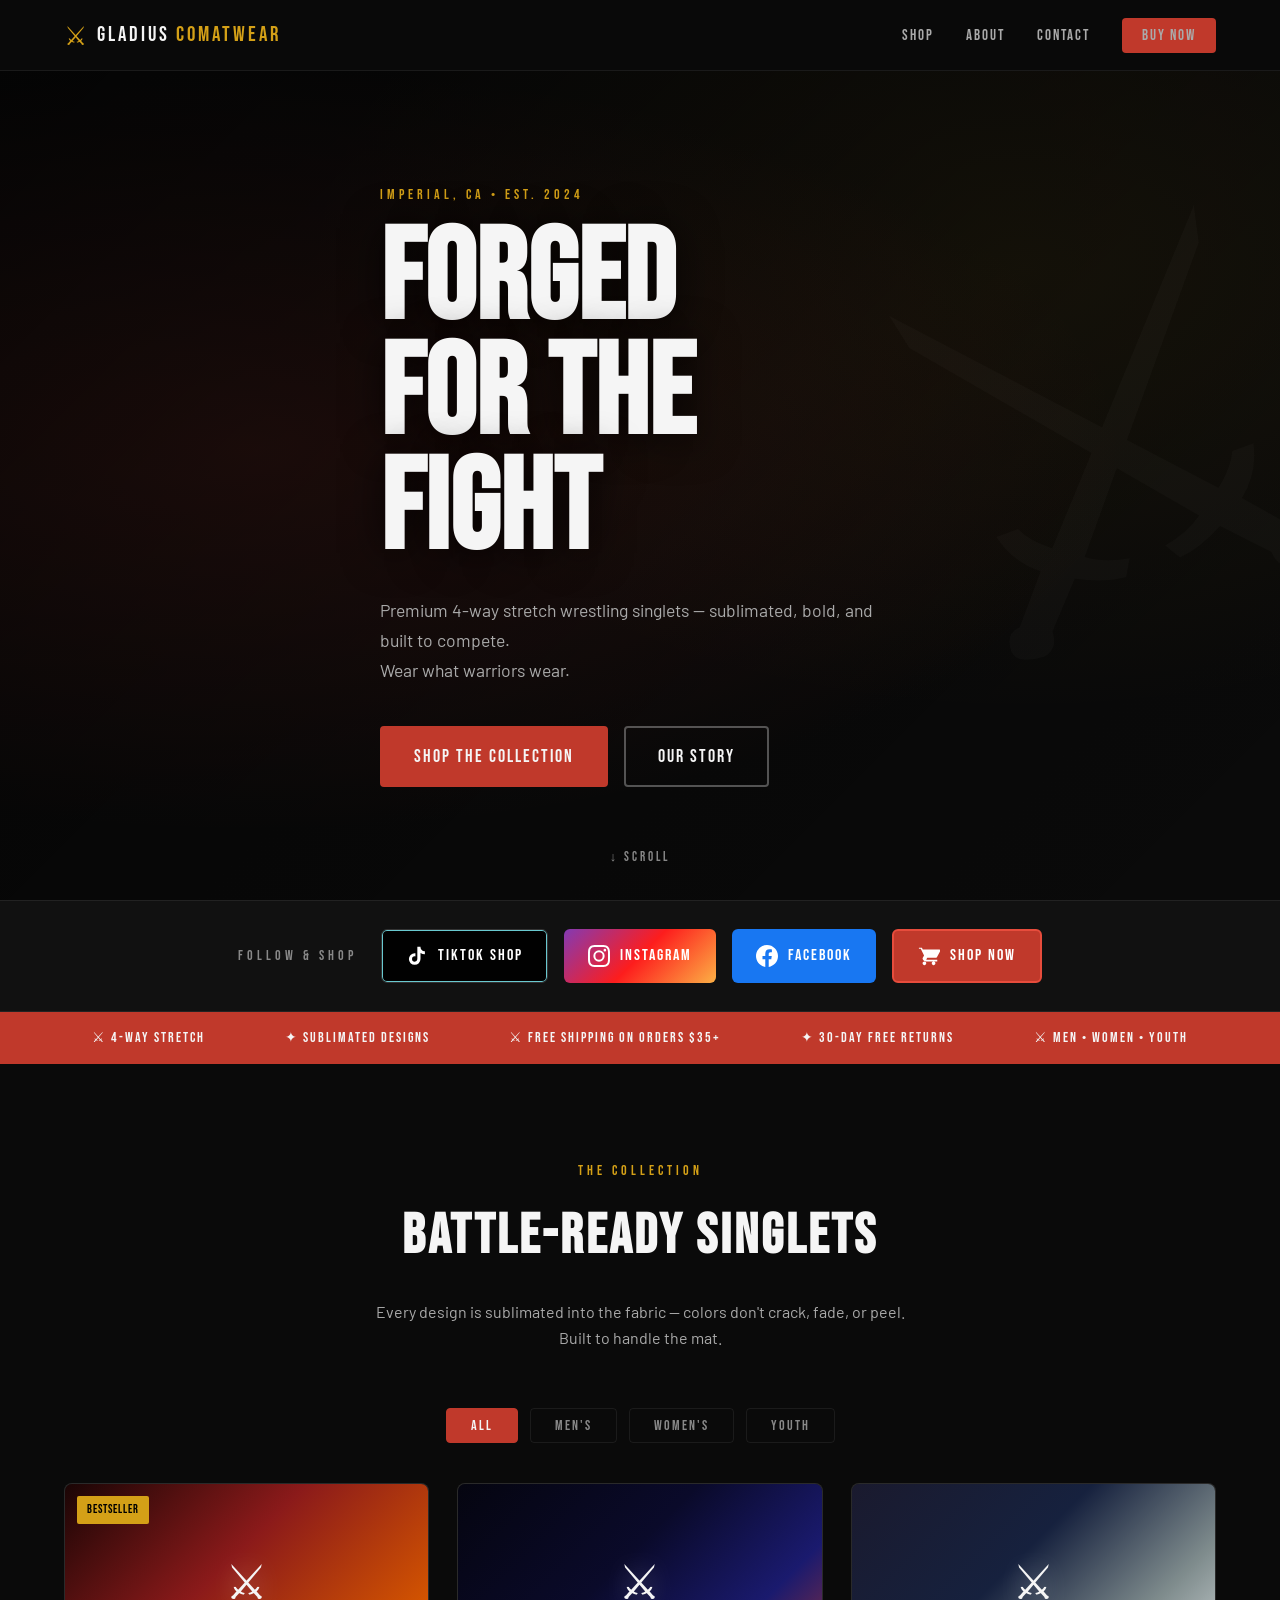
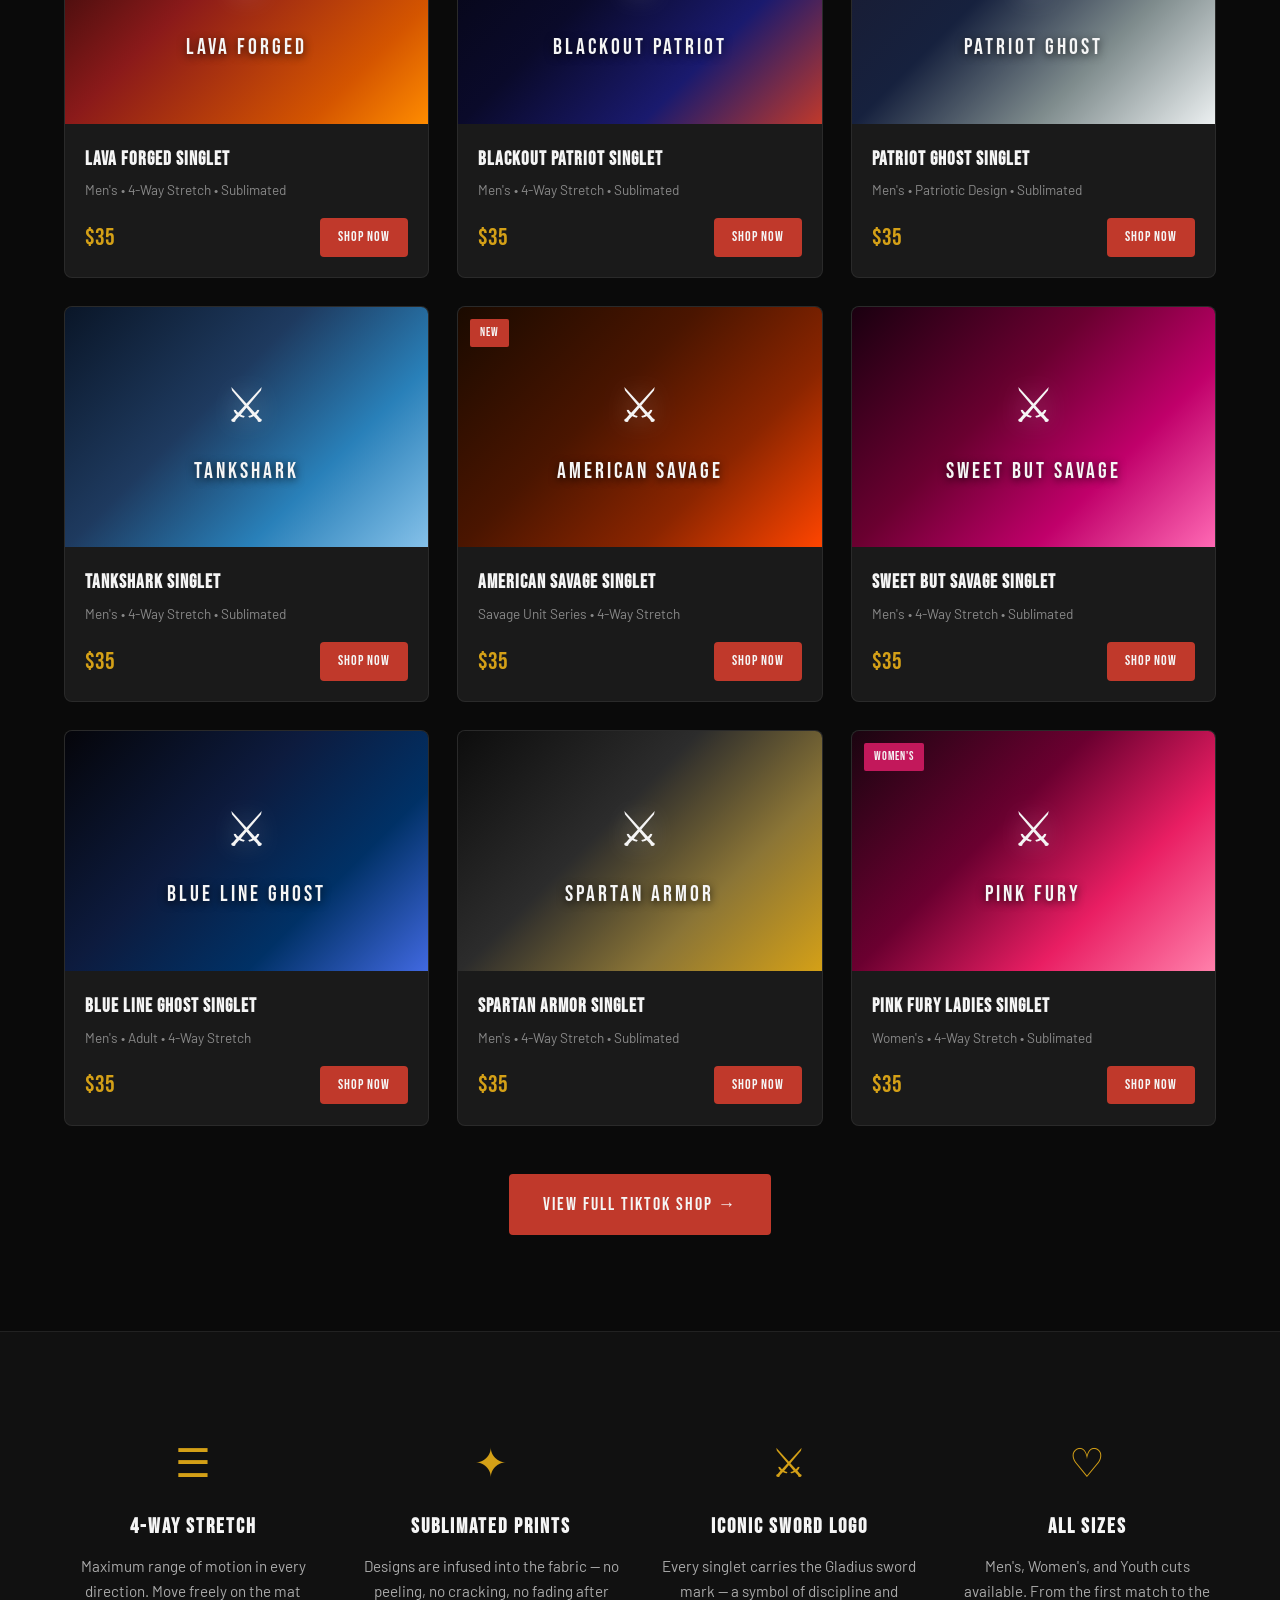
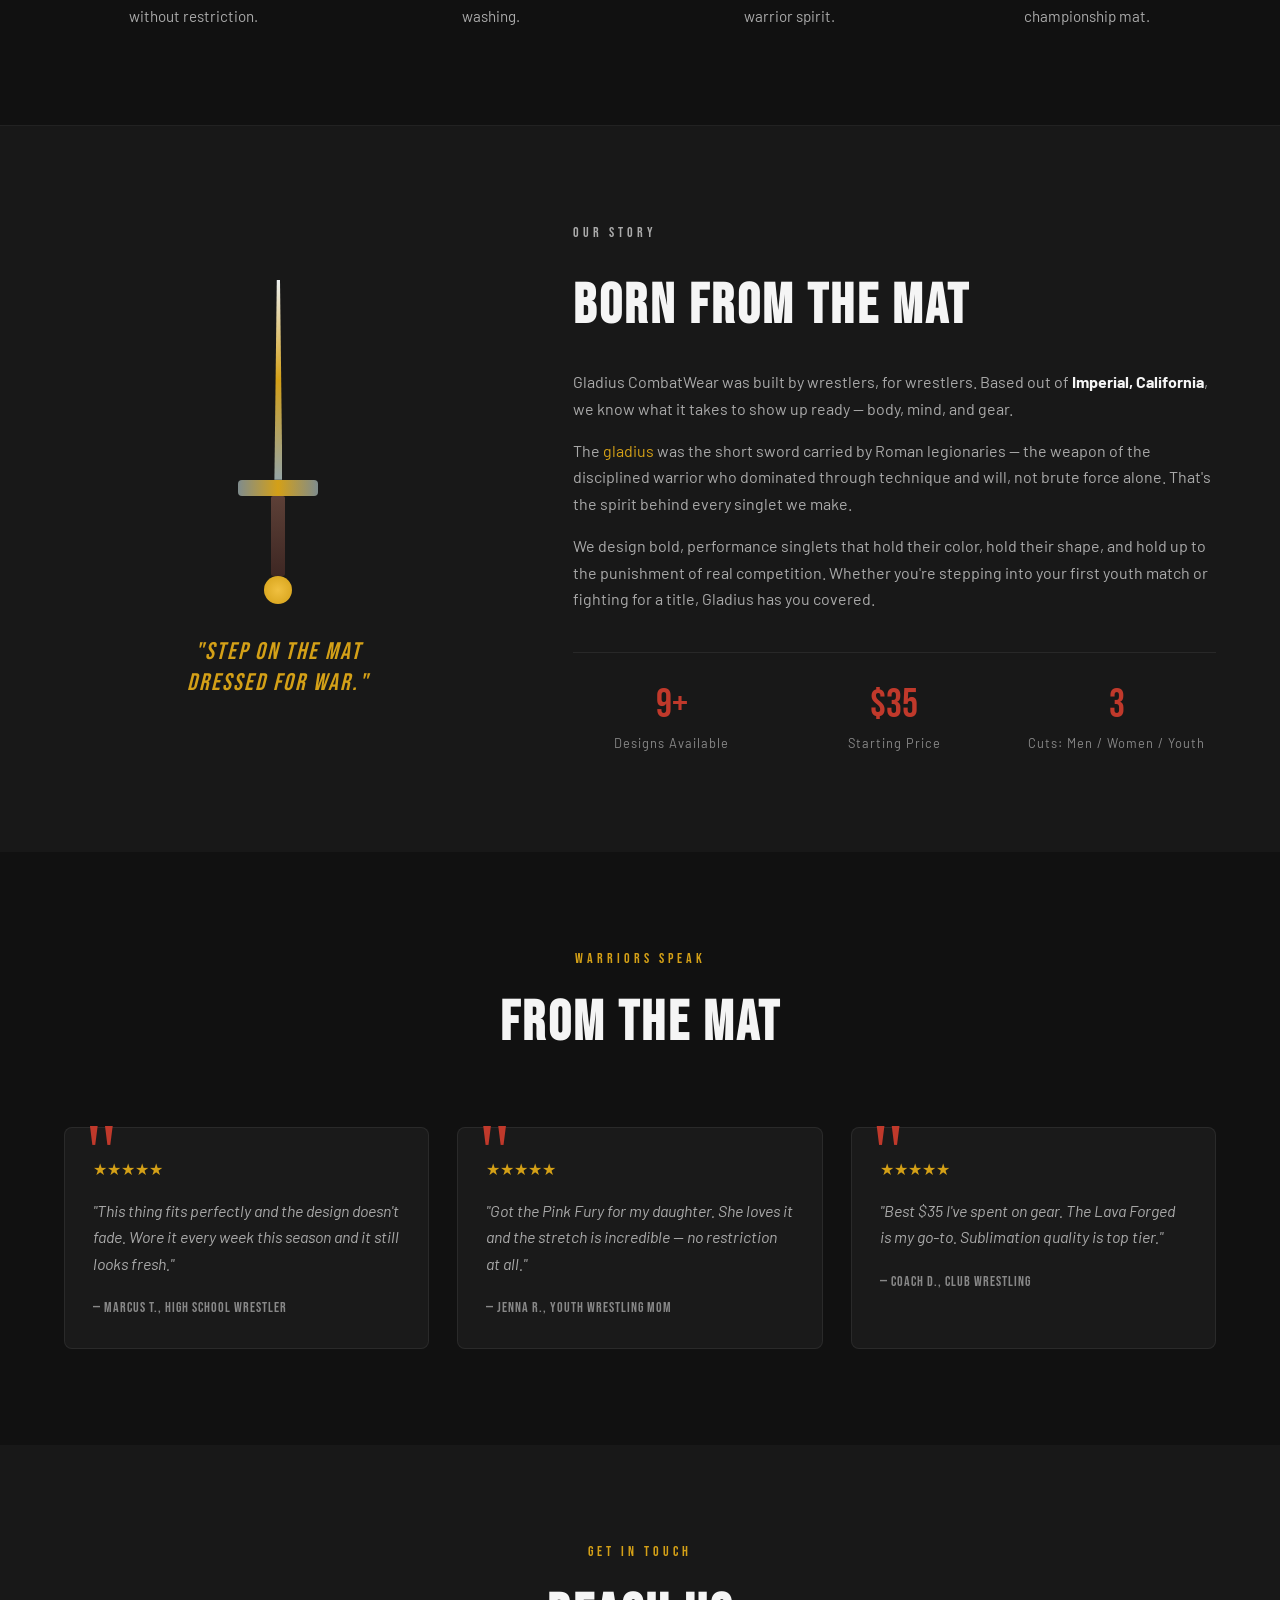
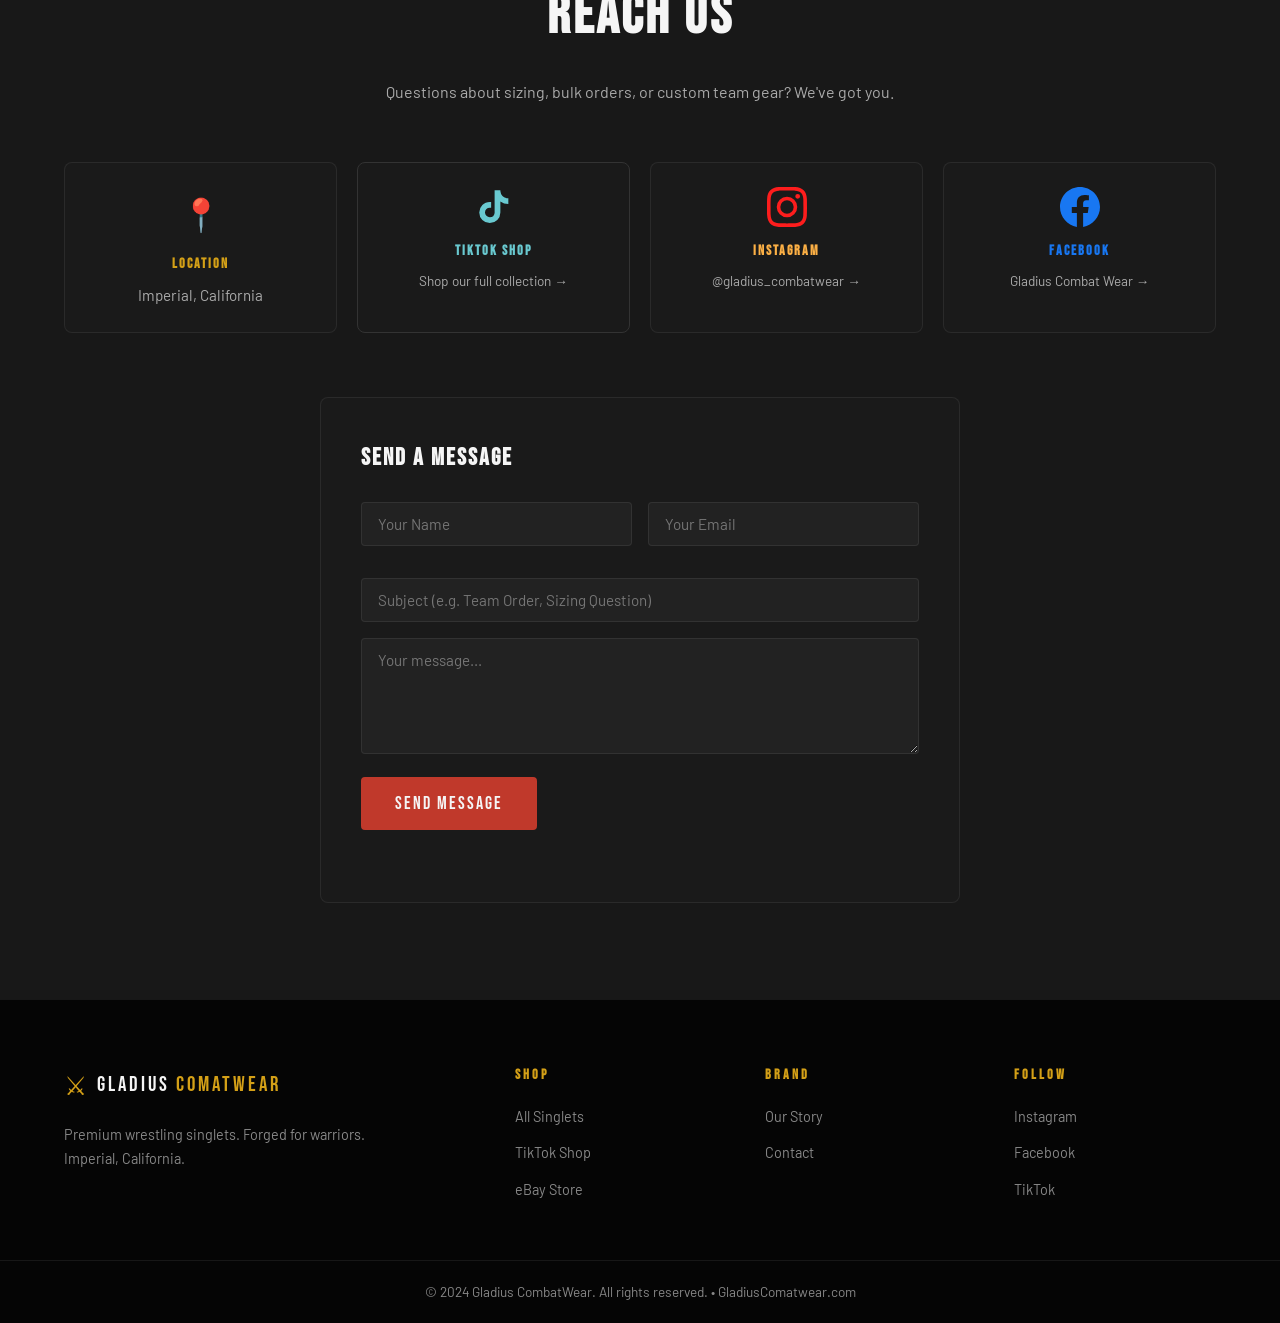
==== index.html @ bb359845 "Preview: Gladius CombatWear website https://claude.ai/code/session_01SYt65vvvSKA5iRmKFYkzaU" ====
<!DOCTYPE html>
<html lang="en">
<head>
  <meta charset="UTF-8" />
  <meta name="viewport" content="width=device-width, initial-scale=1.0" />
  <title>Gladius CombatWear – Forged for the Fight</title>
  <meta name="description" content="Gladius CombatWear – Premium wrestling singlets built for warriors. 4-way stretch, sublimated designs, made to compete. Shop now on TikTok." />
  <meta property="og:title" content="Gladius CombatWear – Forged for the Fight" />
  <meta property="og:description" content="Premium wrestling singlets with bold sublimated designs. 4-way stretch. Built for warriors." />
  <meta property="og:type" content="website" />
  <meta property="og:url" content="https://gladiuscomatwear.com" />
  <link rel="preconnect" href="https://fonts.googleapis.com" />
  <link rel="preconnect" href="https://fonts.gstatic.com" crossorigin />
  <link href="https://fonts.googleapis.com/css2?family=Bebas+Neue&family=Barlow:ital,wght@0,400;0,600;0,700;1,400&display=swap" rel="stylesheet" />
  <link rel="stylesheet" href="styles.css" />
</head>
<body>

  <!-- NAV -->
  <header class="site-header">
    <nav class="nav container">
      <a href="#" class="logo">
        <span class="logo-icon">&#9876;</span>
        <span class="logo-text">GLADIUS <span class="logo-sub">COMATWEAR</span></span>
      </a>
      <ul class="nav-links">
        <li><a href="#products">Shop</a></li>
        <li><a href="#about">About</a></li>
        <li><a href="#contact">Contact</a></li>
        <li><a href="https://shop.tiktok.com/view/shop?seller_id=7388779989095596078" target="_blank" rel="noopener" class="btn-nav">Buy Now</a></li>
      </ul>
      <button class="hamburger" id="hamburger" aria-label="Toggle menu">&#9776;</button>
    </nav>
    <div class="mobile-menu" id="mobileMenu">
      <a href="#products">Shop</a>
      <a href="#about">About</a>
      <a href="#contact">Contact</a>
      <a href="https://shop.tiktok.com/view/shop?seller_id=7388779989095596078" target="_blank" rel="noopener" class="btn-mobile-cta">Buy Now</a>
    </div>
  </header>

  <!-- HERO -->
  <section class="hero" id="home">
    <div class="hero-bg-overlay"></div>
    <div class="hero-content container">
      <p class="hero-eyebrow">Imperial, CA &bull; Est. 2024</p>
      <h1 class="hero-title">FORGED<br>FOR THE<br>FIGHT</h1>
      <p class="hero-sub">Premium 4-way stretch wrestling singlets — sublimated, bold, and built to compete.<br>Wear what warriors wear.</p>
      <div class="hero-actions">
        <a href="#products" class="btn btn-primary">Shop the Collection</a>
        <a href="#about" class="btn btn-ghost">Our Story</a>
      </div>
    </div>
    <div class="hero-scroll-hint">&#8595; Scroll</div>
  </section>

  <!-- SOCIAL BAR -->
  <div class="social-bar">
    <div class="container social-bar-inner">
      <p class="social-bar-label">Follow &amp; Shop</p>
      <div class="social-links">

        <a href="https://www.tiktok.com/@gladius_combatwear" target="_blank" rel="noopener" class="social-btn tiktok">
          <svg class="social-icon" viewBox="0 0 24 24" fill="currentColor" xmlns="http://www.w3.org/2000/svg" aria-hidden="true">
            <path d="M19.59 6.69a4.83 4.83 0 0 1-3.77-4.25V2h-3.45v13.67a2.89 2.89 0 0 1-2.88 2.5 2.89 2.89 0 0 1-2.89-2.89 2.89 2.89 0 0 1 2.89-2.89c.28 0 .54.04.79.1V9.01a6.32 6.32 0 0 0-.79-.05 6.34 6.34 0 0 0-6.34 6.34 6.34 6.34 0 0 0 6.34 6.34 6.34 6.34 0 0 0 6.33-6.34V8.69a8.18 8.18 0 0 0 4.78 1.52V6.76a4.85 4.85 0 0 1-1.01-.07z"/>
          </svg>
          <span>TikTok Shop</span>
        </a>

        <a href="https://www.instagram.com/gladius_combatwear/" target="_blank" rel="noopener" class="social-btn instagram">
          <svg class="social-icon" viewBox="0 0 24 24" fill="currentColor" xmlns="http://www.w3.org/2000/svg" aria-hidden="true">
            <path d="M12 2.163c3.204 0 3.584.012 4.85.07 3.252.148 4.771 1.691 4.919 4.919.058 1.265.069 1.645.069 4.849 0 3.205-.012 3.584-.069 4.849-.149 3.225-1.664 4.771-4.919 4.919-1.266.058-1.644.07-4.85.07-3.204 0-3.584-.012-4.849-.07-3.26-.149-4.771-1.699-4.919-4.92-.058-1.265-.07-1.644-.07-4.849 0-3.204.013-3.583.07-4.849.149-3.227 1.664-4.771 4.919-4.919 1.266-.057 1.645-.069 4.849-.069zM12 0C8.741 0 8.333.014 7.053.072 2.695.272.273 2.69.073 7.052.014 8.333 0 8.741 0 12c0 3.259.014 3.668.072 4.948.2 4.358 2.618 6.78 6.98 6.98C8.333 23.986 8.741 24 12 24c3.259 0 3.668-.014 4.948-.072 4.354-.2 6.782-2.618 6.979-6.98.059-1.28.073-1.689.073-4.948 0-3.259-.014-3.667-.072-4.947-.196-4.354-2.617-6.78-6.979-6.98C15.668.014 15.259 0 12 0zm0 5.838a6.162 6.162 0 1 0 0 12.324 6.162 6.162 0 0 0 0-12.324zM12 16a4 4 0 1 1 0-8 4 4 0 0 1 0 8zm6.406-11.845a1.44 1.44 0 1 0 0 2.881 1.44 1.44 0 0 0 0-2.881z"/>
          </svg>
          <span>Instagram</span>
        </a>

        <a href="https://www.facebook.com/p/Gladius-Combat-Wear-61581094785057/" target="_blank" rel="noopener" class="social-btn facebook">
          <svg class="social-icon" viewBox="0 0 24 24" fill="currentColor" xmlns="http://www.w3.org/2000/svg" aria-hidden="true">
            <path d="M24 12.073c0-6.627-5.373-12-12-12s-12 5.373-12 12c0 5.99 4.388 10.954 10.125 11.854v-8.385H7.078v-3.47h3.047V9.43c0-3.007 1.792-4.669 4.533-4.669 1.312 0 2.686.235 2.686.235v2.953H15.83c-1.491 0-1.956.925-1.956 1.874v2.25h3.328l-.532 3.47h-2.796v8.385C19.612 23.027 24 18.062 24 12.073z"/>
          </svg>
          <span>Facebook</span>
        </a>

        <a href="https://shop.tiktok.com/view/shop?seller_id=7388779989095596078" target="_blank" rel="noopener" class="social-btn shop-cta">
          <svg class="social-icon" viewBox="0 0 24 24" fill="currentColor" xmlns="http://www.w3.org/2000/svg" aria-hidden="true">
            <path d="M7 18c-1.1 0-1.99.9-1.99 2S5.9 22 7 22s2-.9 2-2-.9-2-2-2zM1 2v2h2l3.6 7.59-1.35 2.45c-.16.28-.25.61-.25.96C5 16.1 6.9 18 9 18h12v-2H9.42c-.14 0-.25-.11-.25-.25l.03-.12.9-1.63H19c.75 0 1.41-.41 1.75-1.03l3.58-6.49A1 1 0 0 0 23.45 5H5.21l-.94-2H1zm16 16c-1.1 0-1.99.9-1.99 2s.89 2 1.99 2 2-.9 2-2-.9-2-2-2z"/>
          </svg>
          <span>Shop Now</span>
        </a>

      </div>
    </div>
  </div>

  <!-- BADGE BAR -->
  <div class="badge-bar">
    <div class="container badge-inner">
      <span>&#9876; 4-Way Stretch</span>
      <span>&#10022; Sublimated Designs</span>
      <span>&#9876; Free Shipping on Orders $35+</span>
      <span>&#10022; 30-Day Free Returns</span>
      <span>&#9876; Men &bull; Women &bull; Youth</span>
    </div>
  </div>

  <!-- PRODUCTS -->
  <section class="products section" id="products">
    <div class="container">
      <div class="section-header">
        <p class="section-eyebrow">The Collection</p>
        <h2 class="section-title">BATTLE-READY SINGLETS</h2>
        <p class="section-desc">Every design is sublimated into the fabric — colors don't crack, fade, or peel. Built to handle the mat.</p>
      </div>

      <div class="filter-bar">
        <button class="filter-btn active" data-filter="all">All</button>
        <button class="filter-btn" data-filter="mens">Men's</button>
        <button class="filter-btn" data-filter="womens">Women's</button>
        <button class="filter-btn" data-filter="youth">Youth</button>
      </div>

      <div class="product-grid" id="productGrid">

        <div class="product-card" data-category="mens">
          <div class="product-img lava-forged">
            <div class="product-badge">Bestseller</div>
            <div class="product-img-inner">
              <span class="singlet-icon">&#9876;</span>
              <p class="singlet-name">LAVA FORGED</p>
            </div>
          </div>
          <div class="product-info">
            <h3>Lava Forged Singlet</h3>
            <p class="product-detail">Men's &bull; 4-Way Stretch &bull; Sublimated</p>
            <div class="product-footer">
              <span class="product-price">$35</span>
              <a href="https://shop.tiktok.com/us/pdp/gladius-combat-wear-lava-forged-singlet-4-way-stretch/1732005563694485679" target="_blank" rel="noopener" class="btn-product">Shop Now</a>
            </div>
          </div>
        </div>

        <div class="product-card" data-category="mens">
          <div class="product-img blackout-patriot">
            <div class="product-img-inner">
              <span class="singlet-icon">&#9876;</span>
              <p class="singlet-name">BLACKOUT PATRIOT</p>
            </div>
          </div>
          <div class="product-info">
            <h3>Blackout Patriot Singlet</h3>
            <p class="product-detail">Men's &bull; 4-Way Stretch &bull; Sublimated</p>
            <div class="product-footer">
              <span class="product-price">$35</span>
              <a href="https://shop.tiktok.com/us/pdp/gladius-combat-wear-wrestling-singlet-4-way-stretch-sublimated/1731948658846175407" target="_blank" rel="noopener" class="btn-product">Shop Now</a>
            </div>
          </div>
        </div>

        <div class="product-card" data-category="mens">
          <div class="product-img patriot-ghost">
            <div class="product-img-inner">
              <span class="singlet-icon">&#9876;</span>
              <p class="singlet-name">PATRIOT GHOST</p>
            </div>
          </div>
          <div class="product-info">
            <h3>Patriot Ghost Singlet</h3>
            <p class="product-detail">Men's &bull; Patriotic Design &bull; Sublimated</p>
            <div class="product-footer">
              <span class="product-price">$35</span>
              <a href="https://shop.tiktok.com/us/pdp/gladius-combatwear-wrestling-singlet-patriotic-design-flexibile/1731948692771934383" target="_blank" rel="noopener" class="btn-product">Shop Now</a>
            </div>
          </div>
        </div>

        <div class="product-card" data-category="mens">
          <div class="product-img tankshark">
            <div class="product-img-inner">
              <span class="singlet-icon">&#9876;</span>
              <p class="singlet-name">TANKSHARK</p>
            </div>
          </div>
          <div class="product-info">
            <h3>TankShark Singlet</h3>
            <p class="product-detail">Men's &bull; 4-Way Stretch &bull; Sublimated</p>
            <div class="product-footer">
              <span class="product-price">$35</span>
              <a href="https://shop.tiktok.com/us/pdp/gladius-combatwear-tankshark-wrestling-singlet-4-way-stretch/1732254311638995119" target="_blank" rel="noopener" class="btn-product">Shop Now</a>
            </div>
          </div>
        </div>

        <div class="product-card" data-category="mens">
          <div class="product-img savage-unit">
            <div class="product-badge new">New</div>
            <div class="product-img-inner">
              <span class="singlet-icon">&#9876;</span>
              <p class="singlet-name">AMERICAN SAVAGE</p>
            </div>
          </div>
          <div class="product-info">
            <h3>American Savage Singlet</h3>
            <p class="product-detail">Savage Unit Series &bull; 4-Way Stretch</p>
            <div class="product-footer">
              <span class="product-price">$35</span>
              <a href="https://shop.tiktok.com/us/pdp/gladius-combatwear-american-savage-wrestling-singlet-4-way-stretch/1732307706811682991" target="_blank" rel="noopener" class="btn-product">Shop Now</a>
            </div>
          </div>
        </div>

        <div class="product-card" data-category="mens">
          <div class="product-img sweet-savage">
            <div class="product-img-inner">
              <span class="singlet-icon">&#9876;</span>
              <p class="singlet-name">SWEET BUT SAVAGE</p>
            </div>
          </div>
          <div class="product-info">
            <h3>Sweet But Savage Singlet</h3>
            <p class="product-detail">Men's &bull; 4-Way Stretch &bull; Sublimated</p>
            <div class="product-footer">
              <span class="product-price">$35</span>
              <a href="https://shop.tiktok.com/us/pdp/gladius-combatwear-sweet-but-savage-wrestling-singlet/1732307723880468655" target="_blank" rel="noopener" class="btn-product">Shop Now</a>
            </div>
          </div>
        </div>

        <div class="product-card" data-category="mens">
          <div class="product-img blue-ghost">
            <div class="product-img-inner">
              <span class="singlet-icon">&#9876;</span>
              <p class="singlet-name">BLUE LINE GHOST</p>
            </div>
          </div>
          <div class="product-info">
            <h3>Blue Line Ghost Singlet</h3>
            <p class="product-detail">Men's &bull; Adult &bull; 4-Way Stretch</p>
            <div class="product-footer">
              <span class="product-price">$35</span>
              <a href="https://shop.tiktok.com/us/pdp/gladius-combat-wear-blue-line-ghost-adult-large-4-way-stretch/1731948539125403823" target="_blank" rel="noopener" class="btn-product">Shop Now</a>
            </div>
          </div>
        </div>

        <div class="product-card" data-category="mens">
          <div class="product-img spartan-armor">
            <div class="product-img-inner">
              <span class="singlet-icon">&#9876;</span>
              <p class="singlet-name">SPARTAN ARMOR</p>
            </div>
          </div>
          <div class="product-info">
            <h3>Spartan Armor Singlet</h3>
            <p class="product-detail">Men's &bull; 4-Way Stretch &bull; Sublimated</p>
            <div class="product-footer">
              <span class="product-price">$35</span>
              <a href="https://shop.app/products/7754128982067/gladius-combat-wear-wrestling-singlet-spartan-armor-4-way-stretch-sublimated" target="_blank" rel="noopener" class="btn-product">Shop Now</a>
            </div>
          </div>
        </div>

        <div class="product-card" data-category="womens">
          <div class="product-img pink-fury">
            <div class="product-badge womens-badge">Women's</div>
            <div class="product-img-inner">
              <span class="singlet-icon">&#9876;</span>
              <p class="singlet-name">PINK FURY</p>
            </div>
          </div>
          <div class="product-info">
            <h3>Pink Fury Ladies Singlet</h3>
            <p class="product-detail">Women's &bull; 4-Way Stretch &bull; Sublimated</p>
            <div class="product-footer">
              <span class="product-price">$35</span>
              <a href="https://shop.tiktok.com/us/pdp/gladius-ladies-pink-fury-4-way-stretch-wrestling-singlet/1732254317476024495" target="_blank" rel="noopener" class="btn-product">Shop Now</a>
            </div>
          </div>
        </div>

      </div>

      <div class="shop-all-cta">
        <a href="https://shop.tiktok.com/view/shop?seller_id=7388779989095596078" target="_blank" rel="noopener" class="btn btn-primary">View Full TikTok Shop &rarr;</a>
      </div>
    </div>
  </section>

  <!-- FEATURES -->
  <section class="features section">
    <div class="container">
      <div class="feature-grid">
        <div class="feature-card">
          <div class="feature-icon">&#9776;</div>
          <h3>4-Way Stretch</h3>
          <p>Maximum range of motion in every direction. Move freely on the mat without restriction.</p>
        </div>
        <div class="feature-card">
          <div class="feature-icon">&#10022;</div>
          <h3>Sublimated Prints</h3>
          <p>Designs are infused into the fabric — no peeling, no cracking, no fading after washing.</p>
        </div>
        <div class="feature-card">
          <div class="feature-icon">&#9876;</div>
          <h3>Iconic Sword Logo</h3>
          <p>Every singlet carries the Gladius sword mark — a symbol of discipline and warrior spirit.</p>
        </div>
        <div class="feature-card">
          <div class="feature-icon">&#9825;</div>
          <h3>All Sizes</h3>
          <p>Men's, Women's, and Youth cuts available. From the first match to the championship mat.</p>
        </div>
      </div>
    </div>
  </section>

  <!-- ABOUT -->
  <section class="about section" id="about">
    <div class="container about-grid">
      <div class="about-visual">
        <div class="sword-graphic">
          <div class="sword-blade"></div>
          <div class="sword-guard"></div>
          <div class="sword-grip"></div>
          <div class="sword-pommel"></div>
        </div>
        <div class="about-quote">"Step on the mat<br>dressed for war."</div>
      </div>
      <div class="about-content">
        <p class="section-eyebrow">Our Story</p>
        <h2 class="section-title">BORN FROM THE MAT</h2>
        <p>Gladius CombatWear was built by wrestlers, for wrestlers. Based out of <strong>Imperial, California</strong>, we know what it takes to show up ready — body, mind, and gear.</p>
        <p>The <em>gladius</em> was the short sword carried by Roman legionaries — the weapon of the disciplined warrior who dominated through technique and will, not brute force alone. That's the spirit behind every singlet we make.</p>
        <p>We design bold, performance singlets that hold their color, hold their shape, and hold up to the punishment of real competition. Whether you're stepping into your first youth match or fighting for a title, Gladius has you covered.</p>
        <div class="about-stats">
          <div class="stat">
            <span class="stat-num">9+</span>
            <span class="stat-label">Designs Available</span>
          </div>
          <div class="stat">
            <span class="stat-num">$35</span>
            <span class="stat-label">Starting Price</span>
          </div>
          <div class="stat">
            <span class="stat-num">3</span>
            <span class="stat-label">Cuts: Men / Women / Youth</span>
          </div>
        </div>
      </div>
    </div>
  </section>

  <!-- TESTIMONIALS -->
  <section class="testimonials section">
    <div class="container">
      <div class="section-header">
        <p class="section-eyebrow">Warriors Speak</p>
        <h2 class="section-title">FROM THE MAT</h2>
      </div>
      <div class="testimonial-grid">
        <div class="testimonial-card">
          <div class="stars">&#9733;&#9733;&#9733;&#9733;&#9733;</div>
          <p>"This thing fits perfectly and the design doesn't fade. Wore it every week this season and it still looks fresh."</p>
          <span class="reviewer">— Marcus T., High School Wrestler</span>
        </div>
        <div class="testimonial-card">
          <div class="stars">&#9733;&#9733;&#9733;&#9733;&#9733;</div>
          <p>"Got the Pink Fury for my daughter. She loves it and the stretch is incredible — no restriction at all."</p>
          <span class="reviewer">— Jenna R., Youth Wrestling Mom</span>
        </div>
        <div class="testimonial-card">
          <div class="stars">&#9733;&#9733;&#9733;&#9733;&#9733;</div>
          <p>"Best $35 I've spent on gear. The Lava Forged is my go-to. Sublimation quality is top tier."</p>
          <span class="reviewer">— Coach D., Club Wrestling</span>
        </div>
      </div>
    </div>
  </section>

  <!-- CONTACT -->
  <section class="contact section" id="contact">
    <div class="container contact-inner">
      <div class="section-header">
        <p class="section-eyebrow">Get In Touch</p>
        <h2 class="section-title">REACH US</h2>
        <p class="section-desc">Questions about sizing, bulk orders, or custom team gear? We've got you.</p>
      </div>
      <div class="contact-grid">
        <div class="contact-card">
          <span class="contact-icon">&#128205;</span>
          <h4>Location</h4>
          <p>Imperial, California</p>
        </div>

        <a href="https://shop.tiktok.com/view/shop?seller_id=7388779989095596078" target="_blank" rel="noopener" class="contact-card contact-card-link tiktok-card">
          <svg class="contact-platform-icon" viewBox="0 0 24 24" fill="currentColor" xmlns="http://www.w3.org/2000/svg" aria-hidden="true">
            <path d="M19.59 6.69a4.83 4.83 0 0 1-3.77-4.25V2h-3.45v13.67a2.89 2.89 0 0 1-2.88 2.5 2.89 2.89 0 0 1-2.89-2.89 2.89 2.89 0 0 1 2.89-2.89c.28 0 .54.04.79.1V9.01a6.32 6.32 0 0 0-.79-.05 6.34 6.34 0 0 0-6.34 6.34 6.34 6.34 0 0 0 6.34 6.34 6.34 6.34 0 0 0 6.33-6.34V8.69a8.18 8.18 0 0 0 4.78 1.52V6.76a4.85 4.85 0 0 1-1.01-.07z"/>
          </svg>
          <h4>TikTok Shop</h4>
          <span class="contact-link-text">Shop our full collection &rarr;</span>
        </a>

        <a href="https://www.instagram.com/gladius_combatwear/" target="_blank" rel="noopener" class="contact-card contact-card-link instagram-card">
          <svg class="contact-platform-icon" viewBox="0 0 24 24" fill="currentColor" xmlns="http://www.w3.org/2000/svg" aria-hidden="true">
            <path d="M12 2.163c3.204 0 3.584.012 4.85.07 3.252.148 4.771 1.691 4.919 4.919.058 1.265.069 1.645.069 4.849 0 3.205-.012 3.584-.069 4.849-.149 3.225-1.664 4.771-4.919 4.919-1.266.058-1.644.07-4.85.07-3.204 0-3.584-.012-4.849-.07-3.26-.149-4.771-1.699-4.919-4.92-.058-1.265-.07-1.644-.07-4.849 0-3.204.013-3.583.07-4.849.149-3.227 1.664-4.771 4.919-4.919 1.266-.057 1.645-.069 4.849-.069zM12 0C8.741 0 8.333.014 7.053.072 2.695.272.273 2.69.073 7.052.014 8.333 0 8.741 0 12c0 3.259.014 3.668.072 4.948.2 4.358 2.618 6.78 6.98 6.98C8.333 23.986 8.741 24 12 24c3.259 0 3.668-.014 4.948-.072 4.354-.2 6.782-2.618 6.979-6.98.059-1.28.073-1.689.073-4.948 0-3.259-.014-3.667-.072-4.947-.196-4.354-2.617-6.78-6.979-6.98C15.668.014 15.259 0 12 0zm0 5.838a6.162 6.162 0 1 0 0 12.324 6.162 6.162 0 0 0 0-12.324zM12 16a4 4 0 1 1 0-8 4 4 0 0 1 0 8zm6.406-11.845a1.44 1.44 0 1 0 0 2.881 1.44 1.44 0 0 0 0-2.881z"/>
          </svg>
          <h4>Instagram</h4>
          <span class="contact-link-text">@gladius_combatwear &rarr;</span>
        </a>

        <a href="https://www.facebook.com/p/Gladius-Combat-Wear-61581094785057/" target="_blank" rel="noopener" class="contact-card contact-card-link facebook-card">
          <svg class="contact-platform-icon" viewBox="0 0 24 24" fill="currentColor" xmlns="http://www.w3.org/2000/svg" aria-hidden="true">
            <path d="M24 12.073c0-6.627-5.373-12-12-12s-12 5.373-12 12c0 5.99 4.388 10.954 10.125 11.854v-8.385H7.078v-3.47h3.047V9.43c0-3.007 1.792-4.669 4.533-4.669 1.312 0 2.686.235 2.686.235v2.953H15.83c-1.491 0-1.956.925-1.956 1.874v2.25h3.328l-.532 3.47h-2.796v8.385C19.612 23.027 24 18.062 24 12.073z"/>
          </svg>
          <h4>Facebook</h4>
          <span class="contact-link-text">Gladius Combat Wear &rarr;</span>
        </a>

      </div>

      <form class="contact-form" id="contactForm">
        <h3>Send a Message</h3>
        <div class="form-row">
          <input type="text" name="name" placeholder="Your Name" required />
          <input type="email" name="email" placeholder="Your Email" required />
        </div>
        <input type="text" name="subject" placeholder="Subject (e.g. Team Order, Sizing Question)" />
        <textarea name="message" rows="5" placeholder="Your message..." required></textarea>
        <button type="submit" class="btn btn-primary">Send Message</button>
        <p class="form-note" id="formNote"></p>
      </form>
    </div>
  </section>

  <!-- FOOTER -->
  <footer class="site-footer">
    <div class="container footer-inner">
      <div class="footer-brand">
        <a href="#" class="logo">
          <span class="logo-icon">&#9876;</span>
          <span class="logo-text">GLADIUS <span class="logo-sub">COMATWEAR</span></span>
        </a>
        <p>Premium wrestling singlets. Forged for warriors.<br>Imperial, California.</p>
      </div>
      <div class="footer-links">
        <h4>Shop</h4>
        <ul>
          <li><a href="#products">All Singlets</a></li>
          <li><a href="https://shop.tiktok.com/view/shop?seller_id=7388779989095596078" target="_blank" rel="noopener">TikTok Shop</a></li>
          <li><a href="https://www.ebay.com/sch/i.html?_nkw=gladius+combat+wear" target="_blank" rel="noopener">eBay Store</a></li>
        </ul>
      </div>
      <div class="footer-links">
        <h4>Brand</h4>
        <ul>
          <li><a href="#about">Our Story</a></li>
          <li><a href="#contact">Contact</a></li>
        </ul>
      </div>
      <div class="footer-links">
        <h4>Follow</h4>
        <ul>
          <li><a href="https://www.instagram.com/gladius_combatwear/" target="_blank" rel="noopener">Instagram</a></li>
          <li><a href="https://www.facebook.com/p/Gladius-Combat-Wear-61581094785057/" target="_blank" rel="noopener">Facebook</a></li>
          <li><a href="https://shop.tiktok.com/view/shop?seller_id=7388779989095596078" target="_blank" rel="noopener">TikTok</a></li>
        </ul>
      </div>
    </div>
    <div class="footer-bottom">
      <div class="container">
        <p>&copy; 2024 Gladius CombatWear. All rights reserved. &bull; GladiusComatwear.com</p>
      </div>
    </div>
  </footer>

  <script src="script.js"></script>
</body>
</html>
---- styles.css ----
/* =========================================
   GLADIUS COMATWEAR — styles.css
   Theme: Dark combat / warrior aesthetic
   ========================================= */

*, *::before, *::after {
  box-sizing: border-box;
  margin: 0;
  padding: 0;
}

:root {
  --bg:        #0a0a0a;
  --bg2:       #111111;
  --bg3:       #181818;
  --card:      #1a1a1a;
  --red:       #c0392b;
  --red-dark:  #96281b;
  --red-light: #e74c3c;
  --gold:      #d4a017;
  --gold-light:#f0c040;
  --white:     #f5f5f5;
  --gray:      #888;
  --gray-light:#aaa;
  --border:    rgba(255,255,255,0.07);
  --font-head: 'Bebas Neue', sans-serif;
  --font-body: 'Barlow', sans-serif;
  --radius:    4px;
  --shadow:    0 4px 24px rgba(0,0,0,0.5);
}

html { scroll-behavior: smooth; }

body {
  background: var(--bg);
  color: var(--white);
  font-family: var(--font-body);
  font-size: 16px;
  line-height: 1.65;
  overflow-x: hidden;
}

.container {
  max-width: 1200px;
  margin: 0 auto;
  padding: 0 24px;
}

.section { padding: 96px 0; }

a { color: inherit; text-decoration: none; }

/* ---- BUTTONS ---- */
.btn {
  display: inline-block;
  padding: 14px 32px;
  font-family: var(--font-head);
  font-size: 1.1rem;
  letter-spacing: 2px;
  border-radius: var(--radius);
  cursor: pointer;
  transition: all 0.2s;
  border: 2px solid transparent;
}
.btn-primary {
  background: var(--red);
  color: var(--white);
  border-color: var(--red);
}
.btn-primary:hover {
  background: var(--red-light);
  border-color: var(--red-light);
  transform: translateY(-2px);
  box-shadow: 0 8px 24px rgba(192,57,43,0.4);
}
.btn-ghost {
  background: transparent;
  color: var(--white);
  border-color: rgba(255,255,255,0.3);
}
.btn-ghost:hover {
  border-color: var(--gold);
  color: var(--gold);
}
.btn-nav {
  background: var(--red);
  color: var(--white);
  padding: 8px 20px;
  border-radius: var(--radius);
  font-family: var(--font-head);
  letter-spacing: 1px;
  font-size: 0.95rem;
  transition: background 0.2s;
}
.btn-nav:hover { background: var(--red-light); }

/* ---- HEADER / NAV ---- */
.site-header {
  position: fixed;
  top: 0; left: 0; right: 0;
  z-index: 1000;
  background: rgba(10,10,10,0.95);
  backdrop-filter: blur(8px);
  border-bottom: 1px solid var(--border);
}
.nav {
  display: flex;
  align-items: center;
  justify-content: space-between;
  height: 70px;
}
.logo {
  display: flex;
  align-items: center;
  gap: 10px;
  text-decoration: none;
}
.logo-icon {
  font-size: 1.6rem;
  color: var(--gold);
}
.logo-text {
  font-family: var(--font-head);
  font-size: 1.3rem;
  letter-spacing: 3px;
  color: var(--white);
}
.logo-sub {
  color: var(--gold);
}
.nav-links {
  display: flex;
  align-items: center;
  gap: 32px;
  list-style: none;
}
.nav-links a {
  font-family: var(--font-head);
  letter-spacing: 2px;
  font-size: 0.95rem;
  color: var(--gray-light);
  transition: color 0.2s;
}
.nav-links a:hover { color: var(--white); }
.hamburger {
  display: none;
  background: none;
  border: none;
  color: var(--white);
  font-size: 1.5rem;
  cursor: pointer;
}
.mobile-menu {
  display: none;
  flex-direction: column;
  background: var(--bg2);
  border-top: 1px solid var(--border);
  padding: 16px 24px;
  gap: 16px;
}
.mobile-menu a {
  font-family: var(--font-head);
  letter-spacing: 2px;
  color: var(--gray-light);
  font-size: 1.1rem;
}
.mobile-menu a:hover { color: var(--white); }
.btn-mobile-cta {
  background: var(--red);
  color: var(--white) !important;
  padding: 10px 20px;
  border-radius: var(--radius);
  text-align: center;
}

/* ---- HERO ---- */
.hero {
  position: relative;
  min-height: 100vh;
  display: flex;
  align-items: center;
  background: var(--bg);
  overflow: hidden;
  padding-top: 70px;
}
.hero::before {
  content: '';
  position: absolute;
  inset: 0;
  background:
    radial-gradient(ellipse at 20% 50%, rgba(192,57,43,0.18) 0%, transparent 60%),
    radial-gradient(ellipse at 80% 30%, rgba(212,160,23,0.08) 0%, transparent 50%);
  pointer-events: none;
}
.hero::after {
  content: '⚔';
  position: absolute;
  right: -60px;
  top: 50%;
  transform: translateY(-50%) rotate(-20deg);
  font-size: 40vw;
  color: rgba(255,255,255,0.02);
  pointer-events: none;
  font-family: serif;
}
.hero-bg-overlay {
  position: absolute;
  inset: 0;
  background: linear-gradient(135deg, rgba(0,0,0,0.6) 0%, transparent 100%);
}
.hero-content {
  position: relative;
  z-index: 1;
}
.hero-eyebrow {
  font-family: var(--font-head);
  letter-spacing: 4px;
  font-size: 0.9rem;
  color: var(--gold);
  margin-bottom: 16px;
}
.hero-title {
  font-family: var(--font-head);
  font-size: clamp(4rem, 10vw, 9rem);
  line-height: 0.9;
  color: var(--white);
  text-shadow: 0 4px 40px rgba(0,0,0,0.8);
  margin-bottom: 28px;
}
.hero-title span { color: var(--red); }
.hero-sub {
  font-size: 1.1rem;
  color: var(--gray-light);
  max-width: 520px;
  margin-bottom: 40px;
  line-height: 1.7;
}
.hero-actions {
  display: flex;
  gap: 16px;
  flex-wrap: wrap;
}
.hero-scroll-hint {
  position: absolute;
  bottom: 32px;
  left: 50%;
  transform: translateX(-50%);
  font-family: var(--font-head);
  letter-spacing: 3px;
  font-size: 0.8rem;
  color: var(--gray);
  animation: bounce 2s infinite;
}
@keyframes bounce {
  0%, 100% { transform: translateX(-50%) translateY(0); }
  50%       { transform: translateX(-50%) translateY(8px); }
}

/* ---- SOCIAL BAR ---- */
.social-bar {
  background: var(--bg2);
  border-top: 1px solid var(--border);
  border-bottom: 1px solid var(--border);
  padding: 28px 0;
}
.social-bar-inner {
  display: flex;
  align-items: center;
  gap: 24px;
  flex-wrap: wrap;
  justify-content: center;
}
.social-bar-label {
  font-family: var(--font-head);
  letter-spacing: 4px;
  font-size: 0.85rem;
  color: var(--gray);
  white-space: nowrap;
}
.social-links {
  display: flex;
  gap: 16px;
  flex-wrap: wrap;
  justify-content: center;
}
.social-btn {
  display: inline-flex;
  align-items: center;
  gap: 10px;
  padding: 12px 24px;
  border-radius: 6px;
  font-family: var(--font-head);
  font-size: 1rem;
  letter-spacing: 2px;
  text-decoration: none;
  color: #fff;
  transition: transform 0.2s, box-shadow 0.2s, filter 0.2s;
  border: none;
  cursor: pointer;
}
.social-btn:hover {
  transform: translateY(-3px);
  filter: brightness(1.15);
  box-shadow: 0 8px 24px rgba(0,0,0,0.5);
}
.social-icon {
  width: 22px;
  height: 22px;
  flex-shrink: 0;
}
.social-btn.tiktok {
  background: #010101;
  border: 1px solid #333;
  box-shadow: 0 0 0 1px #69C9D0 inset;
}
.social-btn.tiktok:hover { box-shadow: 0 8px 24px rgba(105,201,208,0.3); }
.social-btn.instagram {
  background: linear-gradient(135deg, #833ab4 0%, #fd1d1d 50%, #fcb045 100%);
}
.social-btn.instagram:hover { box-shadow: 0 8px 24px rgba(253,29,29,0.4); }
.social-btn.facebook {
  background: #1877f2;
}
.social-btn.facebook:hover { box-shadow: 0 8px 24px rgba(24,119,242,0.4); }
.social-btn.shop-cta {
  background: var(--red);
  border: 2px solid var(--red-light);
}
.social-btn.shop-cta:hover { box-shadow: 0 8px 24px rgba(192,57,43,0.5); }

/* ---- BADGE BAR ---- */
.badge-bar {
  background: var(--red);
  padding: 14px 0;
  overflow: hidden;
}
.badge-inner {
  display: flex;
  justify-content: space-around;
  flex-wrap: wrap;
  gap: 8px 24px;
}
.badge-inner span {
  font-family: var(--font-head);
  letter-spacing: 2px;
  font-size: 0.9rem;
  color: var(--white);
  white-space: nowrap;
}

/* ---- SECTION HEADERS ---- */
.section-header { text-align: center; margin-bottom: 56px; }
.section-eyebrow {
  font-family: var(--font-head);
  letter-spacing: 4px;
  font-size: 0.85rem;
  color: var(--gold);
  margin-bottom: 8px;
}
.section-title {
  font-family: var(--font-head);
  font-size: clamp(2.2rem, 5vw, 3.5rem);
  letter-spacing: 3px;
  color: var(--white);
  margin-bottom: 16px;
}
.section-desc {
  color: var(--gray-light);
  max-width: 560px;
  margin: 0 auto;
}

/* ---- FILTER BAR ---- */
.filter-bar {
  display: flex;
  justify-content: center;
  gap: 12px;
  margin-bottom: 40px;
  flex-wrap: wrap;
}
.filter-btn {
  font-family: var(--font-head);
  letter-spacing: 2px;
  font-size: 0.9rem;
  padding: 8px 24px;
  background: transparent;
  border: 1px solid var(--border);
  color: var(--gray);
  border-radius: var(--radius);
  cursor: pointer;
  transition: all 0.2s;
}
.filter-btn:hover, .filter-btn.active {
  background: var(--red);
  border-color: var(--red);
  color: var(--white);
}

/* ---- PRODUCT GRID ---- */
.product-grid {
  display: grid;
  grid-template-columns: repeat(auto-fill, minmax(280px, 1fr));
  gap: 28px;
}
.product-card {
  background: var(--card);
  border: 1px solid var(--border);
  border-radius: 8px;
  overflow: hidden;
  transition: transform 0.25s, box-shadow 0.25s;
}
.product-card:hover {
  transform: translateY(-6px);
  box-shadow: 0 16px 48px rgba(0,0,0,0.6);
}
.product-card.hidden { display: none; }
.product-img {
  position: relative;
  height: 240px;
  display: flex;
  align-items: center;
  justify-content: center;
}
.product-img-inner {
  text-align: center;
  z-index: 1;
}
.singlet-icon {
  font-size: 3rem;
  display: block;
  margin-bottom: 10px;
  filter: drop-shadow(0 0 12px rgba(255,255,255,0.3));
}
.singlet-name {
  font-family: var(--font-head);
  font-size: 1.4rem;
  letter-spacing: 3px;
  color: var(--white);
  text-shadow: 0 2px 8px rgba(0,0,0,0.8);
}

/* Product color themes */
.lava-forged {
  background: linear-gradient(135deg, #1a0505 0%, #8b1a1a 40%, #d45500 80%, #ff8c00 100%);
}
.blackout-patriot {
  background: linear-gradient(135deg, #050510 0%, #0a0a2a 40%, #1a1a6e 70%, #c0392b 100%);
}
.patriot-ghost {
  background: linear-gradient(135deg, #1a1a2e 0%, #16213e 40%, #7f8c8d 70%, #ecf0f1 100%);
}
.tankshark {
  background: linear-gradient(135deg, #0a1628 0%, #1e3a5f 40%, #2980b9 70%, #85c1e9 100%);
}
.savage-unit {
  background: linear-gradient(135deg, #1a0a00 0%, #4a1500 40%, #8b2500 70%, #ff4500 100%);
}
.sweet-savage {
  background: linear-gradient(135deg, #1a0010 0%, #6a0030 40%, #c0006a 70%, #ff69b4 100%);
}
.blue-ghost {
  background: linear-gradient(135deg, #05050a 0%, #0d1b3e 40%, #003166 70%, #4169e1 100%);
}
.spartan-armor {
  background: linear-gradient(135deg, #0d0d0d 0%, #2c2c2c 40%, #8b7536 70%, #d4a017 100%);
}
.pink-fury {
  background: linear-gradient(135deg, #1a0510 0%, #6b0030 40%, #e91e63 70%, #ff80ab 100%);
}

.product-badge {
  position: absolute;
  top: 12px;
  left: 12px;
  background: var(--gold);
  color: #000;
  font-family: var(--font-head);
  letter-spacing: 1px;
  font-size: 0.75rem;
  padding: 4px 10px;
  border-radius: 2px;
  z-index: 2;
}
.product-badge.new { background: var(--red); color: var(--white); }
.product-badge.womens-badge { background: #c2185b; color: var(--white); }

.product-info { padding: 20px; }
.product-info h3 {
  font-family: var(--font-head);
  font-size: 1.2rem;
  letter-spacing: 1px;
  margin-bottom: 4px;
}
.product-detail { font-size: 0.85rem; color: var(--gray); margin-bottom: 16px; }
.product-footer {
  display: flex;
  align-items: center;
  justify-content: space-between;
}
.product-price {
  font-family: var(--font-head);
  font-size: 1.5rem;
  color: var(--gold);
}
.btn-product {
  font-family: var(--font-head);
  letter-spacing: 1px;
  font-size: 0.85rem;
  background: var(--red);
  color: var(--white);
  padding: 8px 18px;
  border-radius: var(--radius);
  transition: background 0.2s;
}
.btn-product:hover { background: var(--red-light); }

.shop-all-cta {
  text-align: center;
  margin-top: 48px;
}

/* ---- FEATURES ---- */
.features {
  background: var(--bg2);
  border-top: 1px solid var(--border);
  border-bottom: 1px solid var(--border);
}
.feature-grid {
  display: grid;
  grid-template-columns: repeat(auto-fit, minmax(220px, 1fr));
  gap: 40px;
}
.feature-card { text-align: center; }
.feature-icon {
  font-size: 2.5rem;
  color: var(--gold);
  margin-bottom: 16px;
  display: block;
}
.feature-card h3 {
  font-family: var(--font-head);
  font-size: 1.3rem;
  letter-spacing: 2px;
  margin-bottom: 10px;
}
.feature-card p { color: var(--gray-light); font-size: 0.95rem; }

/* ---- ABOUT ---- */
.about { background: var(--bg3); }
.about-grid {
  display: grid;
  grid-template-columns: 1fr 1.5fr;
  gap: 80px;
  align-items: center;
}
.about-visual {
  display: flex;
  flex-direction: column;
  align-items: center;
  gap: 32px;
}
.sword-graphic {
  display: flex;
  flex-direction: column;
  align-items: center;
  gap: 0;
}
.sword-blade {
  width: 8px;
  height: 200px;
  background: linear-gradient(to bottom, #ecf0f1, var(--gold), #95a5a6);
  clip-path: polygon(30% 0%, 70% 0%, 100% 100%, 0% 100%);
  border-radius: 2px 2px 0 0;
}
.sword-guard {
  width: 80px;
  height: 16px;
  background: linear-gradient(to right, #7f8c8d, var(--gold), #7f8c8d);
  border-radius: 4px;
}
.sword-grip {
  width: 14px;
  height: 80px;
  background: linear-gradient(to bottom, #5d4037, #3e2723);
  border-radius: 2px;
}
.sword-pommel {
  width: 28px;
  height: 28px;
  background: radial-gradient(circle, var(--gold-light), var(--gold));
  border-radius: 50%;
}
.about-quote {
  font-family: var(--font-head);
  font-size: 1.5rem;
  line-height: 1.3;
  letter-spacing: 2px;
  color: var(--gold);
  text-align: center;
  font-style: italic;
}
.about-content p {
  color: var(--gray-light);
  margin-bottom: 16px;
}
.about-content p strong { color: var(--white); }
.about-content p em { color: var(--gold); font-style: normal; }
.about-stats {
  display: grid;
  grid-template-columns: repeat(3, 1fr);
  gap: 24px;
  margin-top: 40px;
  border-top: 1px solid var(--border);
  padding-top: 32px;
}
.stat { text-align: center; }
.stat-num {
  display: block;
  font-family: var(--font-head);
  font-size: 2.5rem;
  color: var(--red);
  line-height: 1;
  margin-bottom: 4px;
}
.stat-label { font-size: 0.8rem; color: var(--gray); letter-spacing: 1px; }

/* ---- TESTIMONIALS ---- */
.testimonials { background: var(--bg2); }
.testimonial-grid {
  display: grid;
  grid-template-columns: repeat(auto-fit, minmax(280px, 1fr));
  gap: 28px;
}
.testimonial-card {
  background: var(--card);
  border: 1px solid var(--border);
  border-radius: 8px;
  padding: 28px;
  position: relative;
}
.testimonial-card::before {
  content: '"';
  position: absolute;
  top: -16px;
  left: 20px;
  font-size: 5rem;
  color: var(--red);
  font-family: Georgia, serif;
  line-height: 1;
}
.stars { color: var(--gold); font-size: 1rem; margin-bottom: 16px; }
.testimonial-card p { color: var(--gray-light); font-style: italic; margin-bottom: 16px; }
.reviewer { font-family: var(--font-head); letter-spacing: 1px; font-size: 0.85rem; color: var(--gray); }

/* ---- CONTACT ---- */
.contact { background: var(--bg3); }
.contact-grid {
  display: grid;
  grid-template-columns: repeat(auto-fit, minmax(200px, 1fr));
  gap: 20px;
  margin-bottom: 64px;
}
.contact-card {
  background: var(--card);
  border: 1px solid var(--border);
  border-radius: 8px;
  padding: 24px;
  text-align: center;
  transition: border-color 0.2s;
}
.contact-card:hover { border-color: var(--red); }
.contact-icon { font-size: 2rem; display: block; margin-bottom: 12px; }
.contact-card h4 {
  font-family: var(--font-head);
  letter-spacing: 2px;
  font-size: 0.9rem;
  color: var(--gold);
  margin-bottom: 8px;
}
.contact-card p, .contact-card a {
  color: var(--gray-light);
  font-size: 0.95rem;
  transition: color 0.2s;
}
.contact-card a:hover { color: var(--white); }

.contact-card-link {
  display: block;
  text-decoration: none;
  transition: transform 0.2s, border-color 0.2s, box-shadow 0.2s;
}
.contact-card-link:hover {
  transform: translateY(-4px);
}
.contact-platform-icon {
  width: 40px;
  height: 40px;
  display: block;
  margin: 0 auto 12px;
}
.contact-link-text {
  display: block;
  font-size: 0.85rem;
  margin-top: 6px;
}
.tiktok-card { border-color: #333; }
.tiktok-card .contact-platform-icon { color: #69C9D0; }
.tiktok-card h4 { color: #69C9D0; }
.tiktok-card .contact-link-text { color: var(--gray-light); }
.tiktok-card:hover { border-color: #69C9D0; box-shadow: 0 8px 32px rgba(105,201,208,0.2); }

.instagram-card .contact-platform-icon { color: #fd1d1d; }
.instagram-card h4 { color: #fcb045; }
.instagram-card .contact-link-text { color: var(--gray-light); }
.instagram-card:hover { border-color: #fd1d1d; box-shadow: 0 8px 32px rgba(253,29,29,0.2); }

.facebook-card .contact-platform-icon { color: #1877f2; }
.facebook-card h4 { color: #1877f2; }
.facebook-card .contact-link-text { color: var(--gray-light); }
.facebook-card:hover { border-color: #1877f2; box-shadow: 0 8px 32px rgba(24,119,242,0.2); }

.contact-form {
  max-width: 640px;
  margin: 0 auto;
  background: var(--card);
  border: 1px solid var(--border);
  border-radius: 8px;
  padding: 40px;
}
.contact-form h3 {
  font-family: var(--font-head);
  font-size: 1.5rem;
  letter-spacing: 2px;
  margin-bottom: 24px;
}
.form-row {
  display: grid;
  grid-template-columns: 1fr 1fr;
  gap: 16px;
  margin-bottom: 16px;
}
.contact-form input,
.contact-form textarea {
  width: 100%;
  background: rgba(255,255,255,0.04);
  border: 1px solid var(--border);
  border-radius: var(--radius);
  color: var(--white);
  font-family: var(--font-body);
  font-size: 0.95rem;
  padding: 12px 16px;
  outline: none;
  transition: border-color 0.2s;
  margin-bottom: 16px;
}
.contact-form input:focus,
.contact-form textarea:focus { border-color: var(--red); }
.contact-form textarea { resize: vertical; }
.form-note {
  margin-top: 12px;
  font-size: 0.85rem;
  color: var(--gold);
  min-height: 20px;
}

/* ---- FOOTER ---- */
.site-footer { background: #050505; border-top: 1px solid var(--border); }
.footer-inner {
  display: grid;
  grid-template-columns: 2fr 1fr 1fr 1fr;
  gap: 48px;
  padding: 64px 24px 48px;
}
.footer-brand p {
  color: var(--gray);
  margin-top: 16px;
  font-size: 0.9rem;
  line-height: 1.7;
}
.footer-links h4 {
  font-family: var(--font-head);
  letter-spacing: 3px;
  font-size: 0.85rem;
  color: var(--gold);
  margin-bottom: 16px;
}
.footer-links ul { list-style: none; }
.footer-links li { margin-bottom: 10px; }
.footer-links a {
  color: var(--gray);
  font-size: 0.9rem;
  transition: color 0.2s;
}
.footer-links a:hover { color: var(--white); }
.footer-bottom {
  border-top: 1px solid var(--border);
  padding: 20px 24px;
  text-align: center;
}
.footer-bottom p { color: var(--gray); font-size: 0.85rem; }

/* ---- RESPONSIVE ---- */
@media (max-width: 900px) {
  .nav-links { display: none; }
  .hamburger { display: block; }
  .mobile-menu.open { display: flex; }
  .about-grid { grid-template-columns: 1fr; }
  .about-visual { display: none; }
  .footer-inner { grid-template-columns: 1fr 1fr; }
  .about-stats { grid-template-columns: repeat(3, 1fr); }
}
@media (max-width: 600px) {
  .section { padding: 64px 0; }
  .hero-title { font-size: 3.5rem; }
  .form-row { grid-template-columns: 1fr; }
  .footer-inner { grid-template-columns: 1fr; gap: 32px; }
  .hero-actions { flex-direction: column; }
  .btn { text-align: center; }
  .about-stats { grid-template-columns: 1fr; gap: 16px; }
  .badge-inner { justify-content: center; }
  .contact-form { padding: 24px; }
}
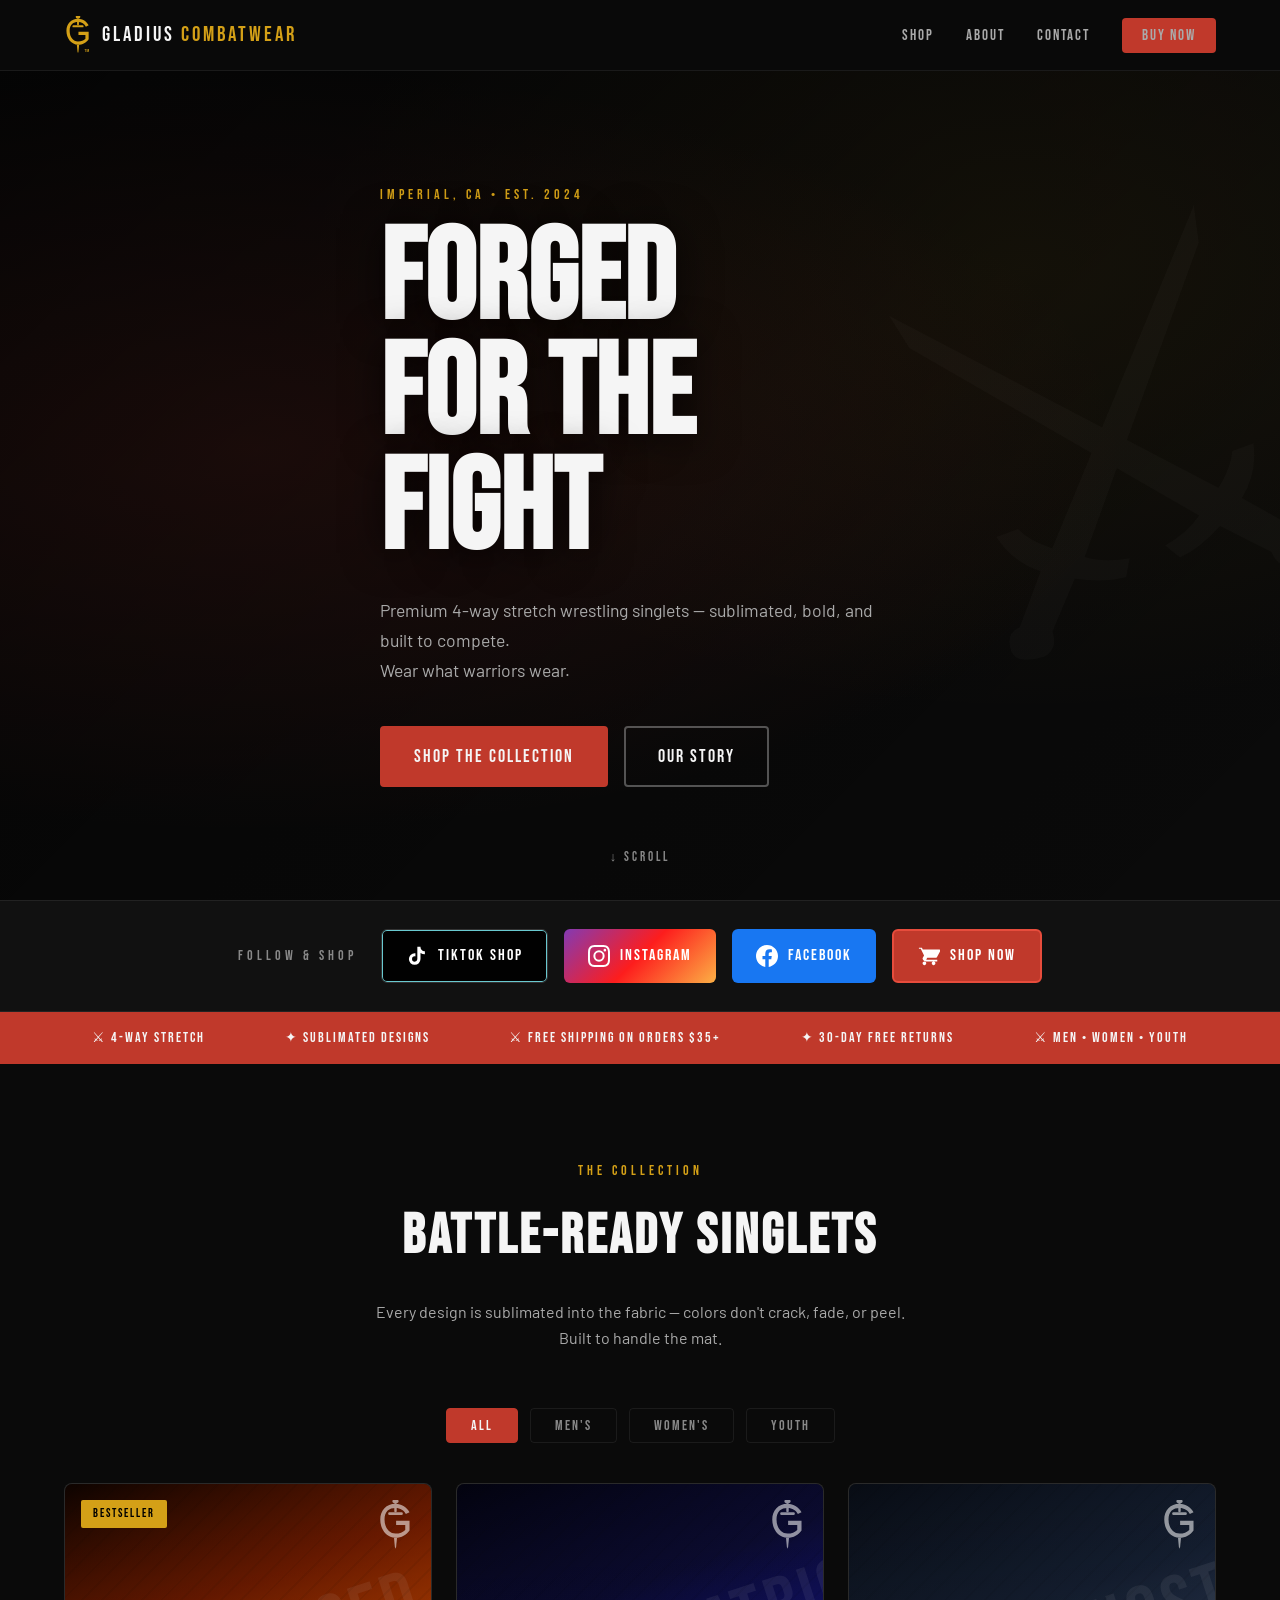
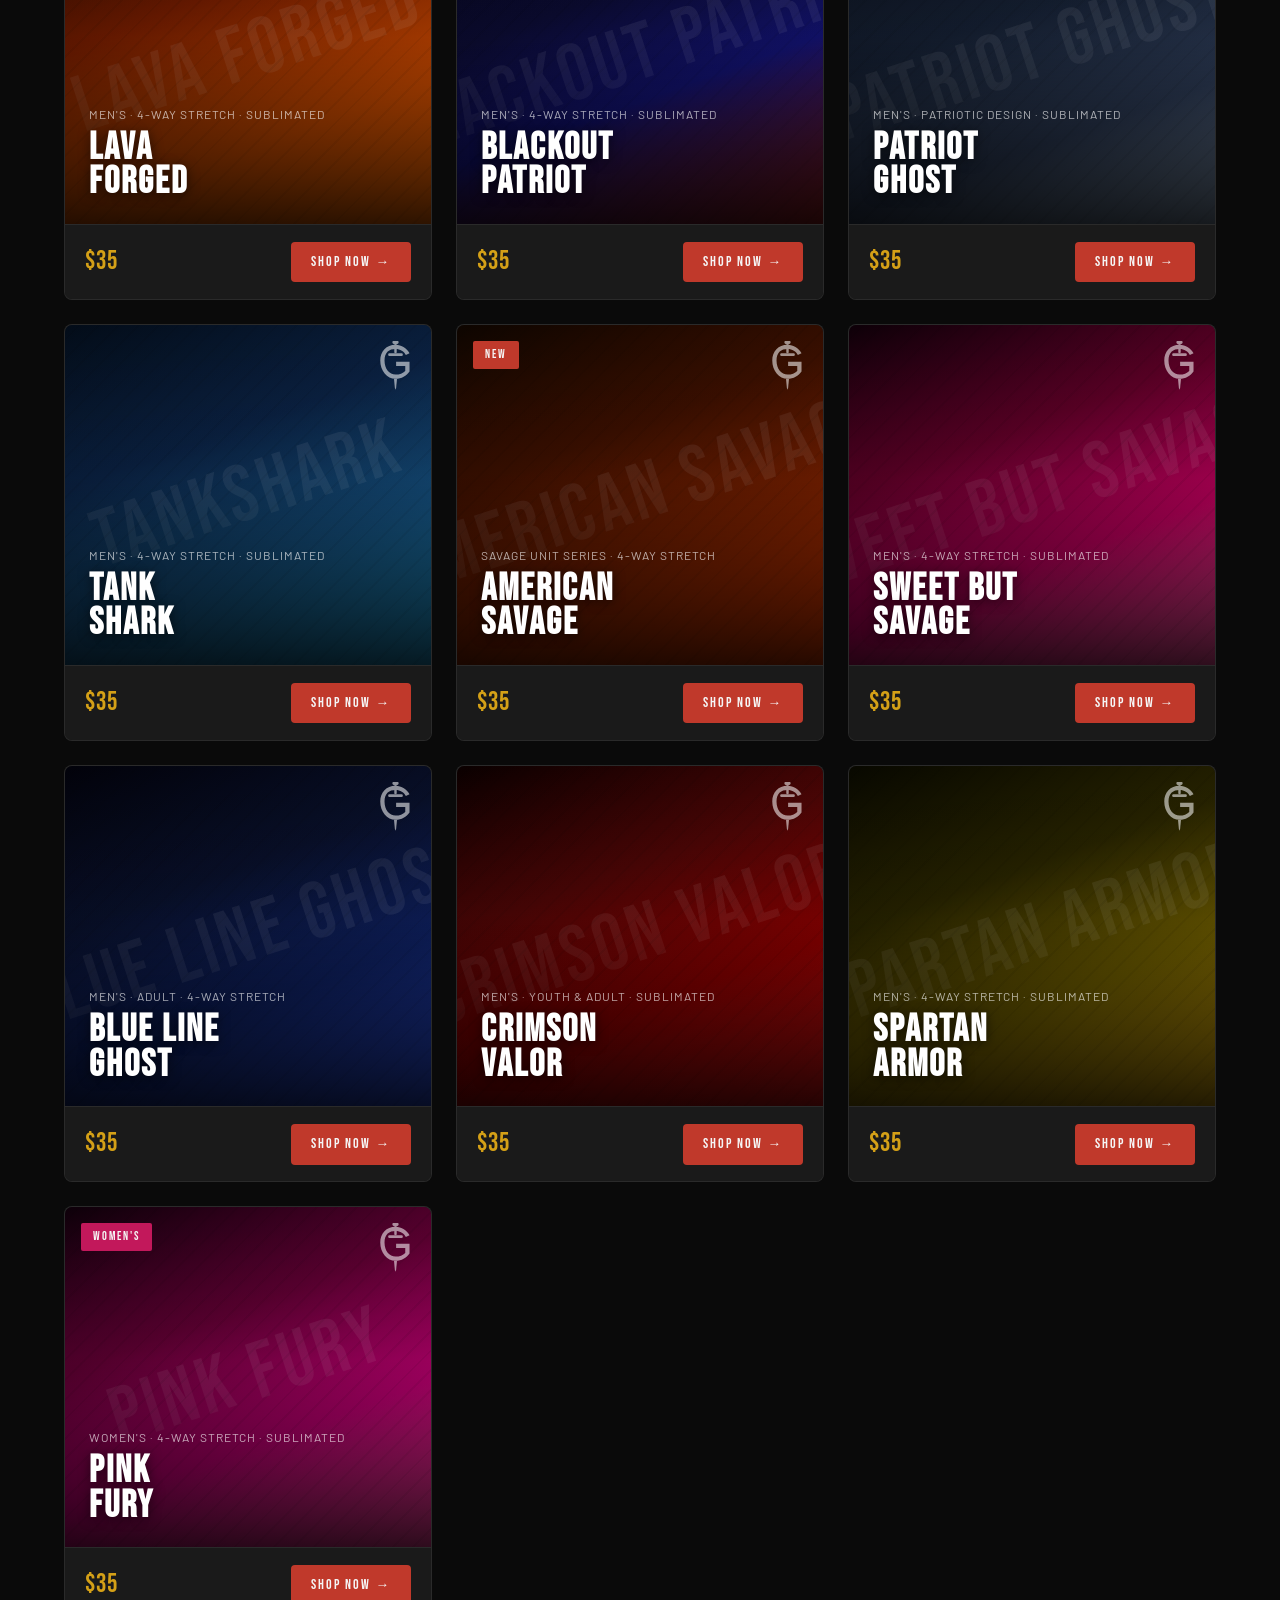
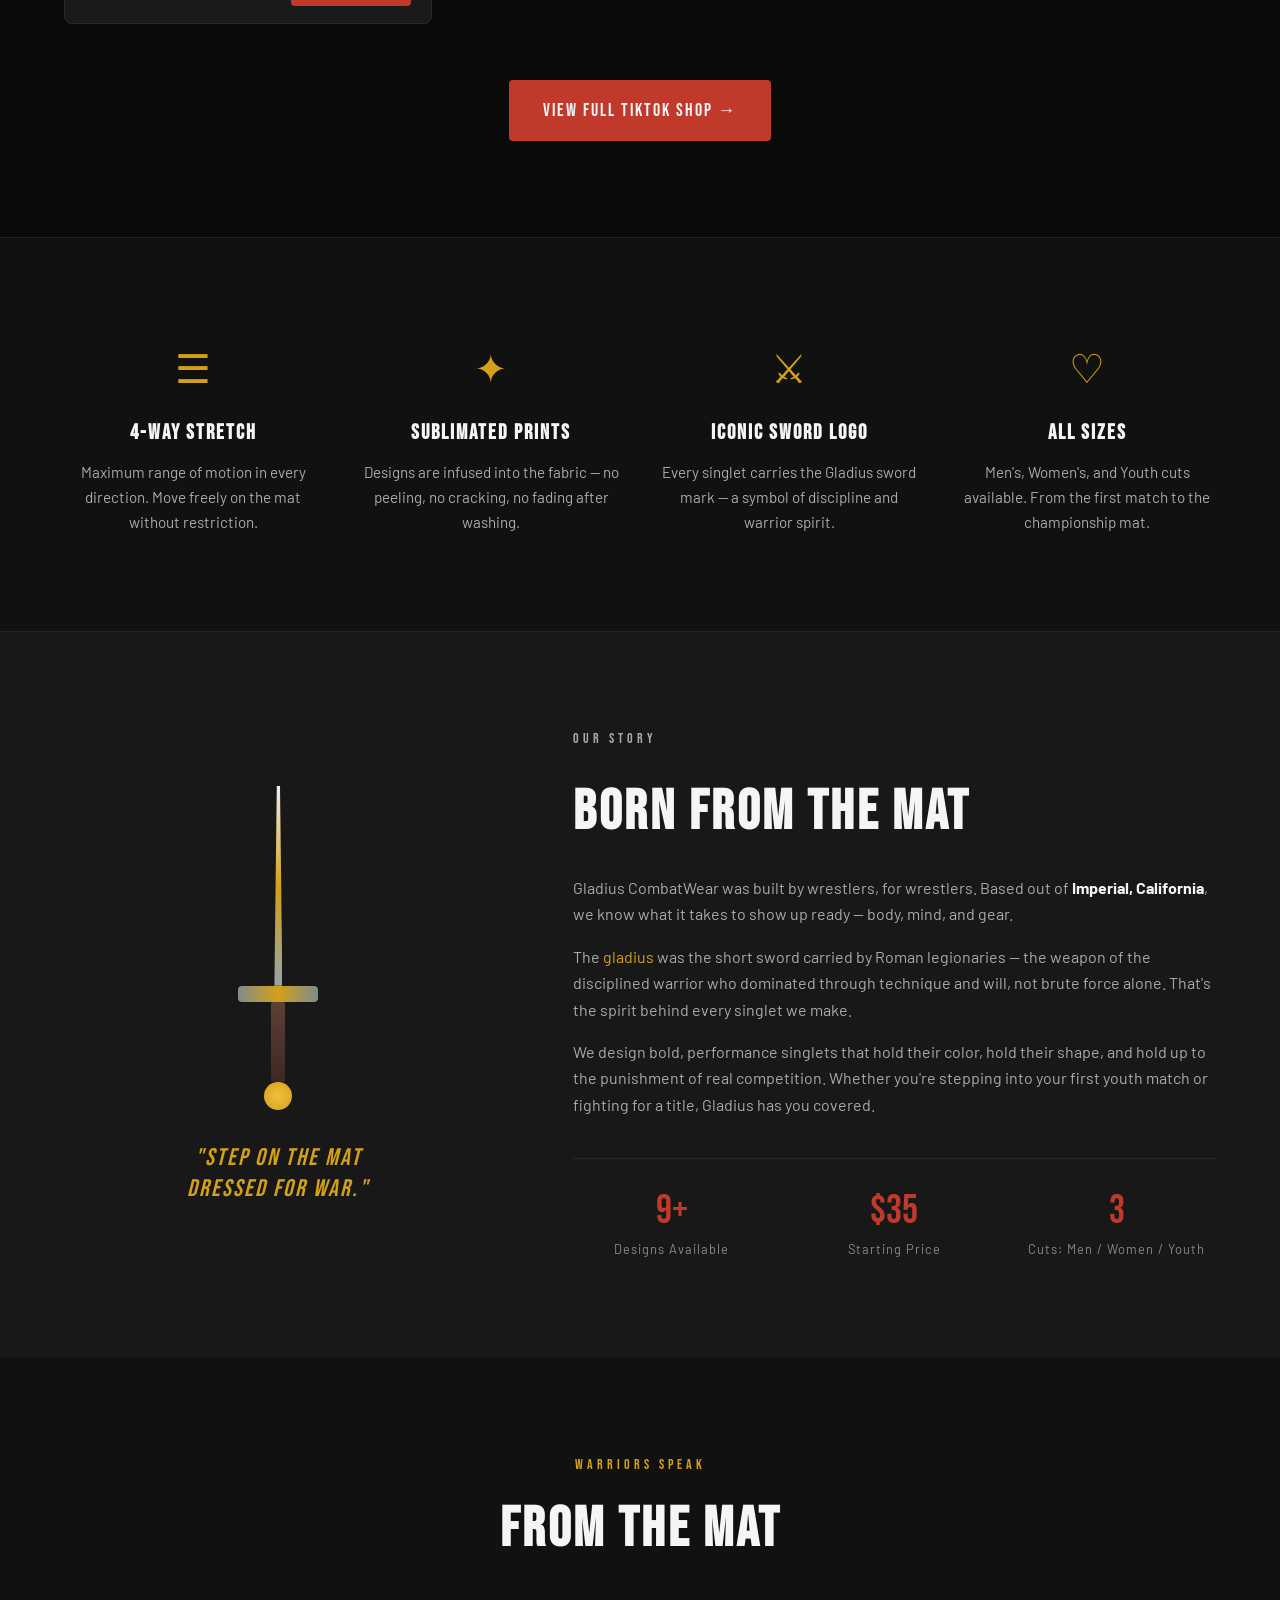
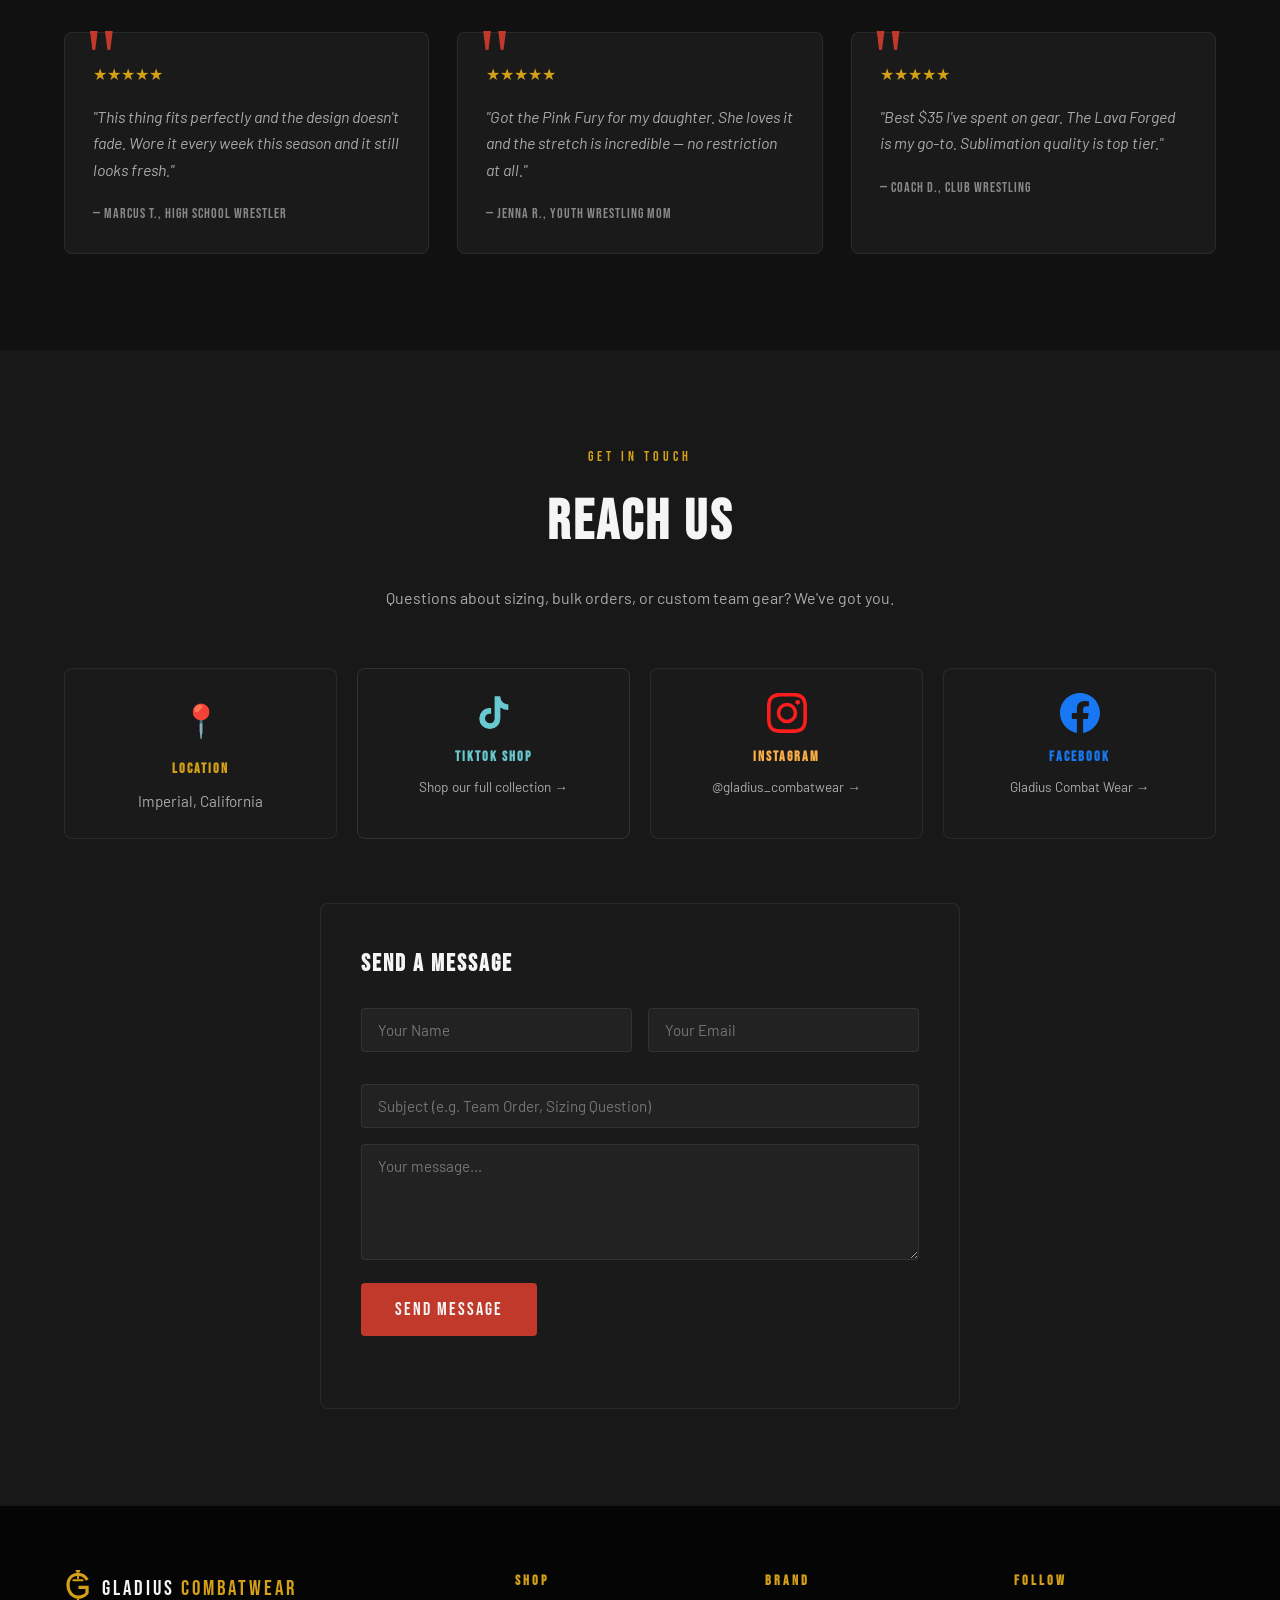
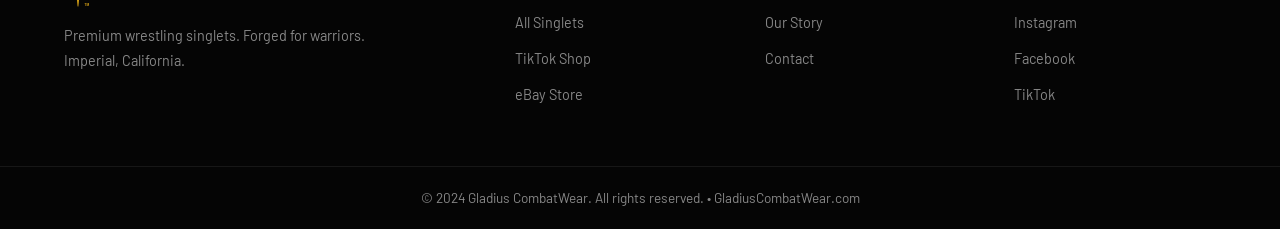
==== commit 84973f1e: "Update preview: COMBATWEAR spelling + real G-shield logo https://claude.ai/code/session_01SYt65vvvSK" ====
--- a/index.html
+++ b/index.html
@@ -8,7 +8,7 @@
   <meta property="og:title" content="Gladius CombatWear – Forged for the Fight" />
   <meta property="og:description" content="Premium wrestling singlets with bold sublimated designs. 4-way stretch. Built for warriors." />
   <meta property="og:type" content="website" />
-  <meta property="og:url" content="https://gladiuscomatwear.com" />
+  <meta property="og:url" content="https://gladiuscombatwear.com" />
   <link rel="preconnect" href="https://fonts.googleapis.com" />
   <link rel="preconnect" href="https://fonts.gstatic.com" crossorigin />
   <link href="https://fonts.googleapis.com/css2?family=Bebas+Neue&family=Barlow:ital,wght@0,400;0,600;0,700;1,400&display=swap" rel="stylesheet" />
@@ -20,8 +20,21 @@
   <header class="site-header">
     <nav class="nav container">
       <a href="#" class="logo">
-        <span class="logo-icon">&#9876;</span>
-        <span class="logo-text">GLADIUS <span class="logo-sub">COMATWEAR</span></span>
+        <svg class="logo-icon" viewBox="0 0 60 82" xmlns="http://www.w3.org/2000/svg" fill="currentColor" aria-hidden="true">
+          <!-- G/Shield body -->
+          <path d="M30,6 C15,6 5,17 5,32 C5,49 16,62 30,62 C40,62 48,57 53,50 L53,34 L31,34 L31,41 L46,41 L46,49 C42,53 37,55 30,55 C20,55 12,46 12,32 C12,18 20,13 30,13 C38,13 44,17 47,23 L53,20 C49,12 40,6 30,6 Z"/>
+          <!-- Sword pommel -->
+          <ellipse cx="30" cy="2" rx="5" ry="3.5"/>
+          <!-- Grip -->
+          <rect x="28" y="5" width="4" height="15" rx="2"/>
+          <!-- Crossguard -->
+          <rect x="18" y="20" width="24" height="4.5" rx="2"/>
+          <!-- Blade -->
+          <polygon points="27.5,62 32.5,62 31,77 30,80 29,77"/>
+          <!-- TM -->
+          <text x="44" y="78" font-size="7" font-family="Arial, sans-serif" fill="currentColor" font-weight="bold">TM</text>
+        </svg>
+        <span class="logo-text">GLADIUS <span class="logo-sub">COMBATWEAR</span></span>
       </a>
       <ul class="nav-links">
         <li><a href="#products">Shop</a></li>
@@ -122,158 +135,145 @@
       <div class="product-grid" id="productGrid">
 
         <div class="product-card" data-category="mens">
-          <div class="product-img lava-forged">
-            <div class="product-badge">Bestseller</div>
-            <div class="product-img-inner">
-              <span class="singlet-icon">&#9876;</span>
-              <p class="singlet-name">LAVA FORGED</p>
-            </div>
-          </div>
-          <div class="product-info">
-            <h3>Lava Forged Singlet</h3>
-            <p class="product-detail">Men's &bull; 4-Way Stretch &bull; Sublimated</p>
-            <div class="product-footer">
-              <span class="product-price">$35</span>
-              <a href="https://shop.tiktok.com/us/pdp/gladius-combat-wear-lava-forged-singlet-4-way-stretch/1732005563694485679" target="_blank" rel="noopener" class="btn-product">Shop Now</a>
-            </div>
-          </div>
-        </div>
-
-        <div class="product-card" data-category="mens">
-          <div class="product-img blackout-patriot">
-            <div class="product-img-inner">
-              <span class="singlet-icon">&#9876;</span>
-              <p class="singlet-name">BLACKOUT PATRIOT</p>
-            </div>
-          </div>
-          <div class="product-info">
-            <h3>Blackout Patriot Singlet</h3>
-            <p class="product-detail">Men's &bull; 4-Way Stretch &bull; Sublimated</p>
-            <div class="product-footer">
-              <span class="product-price">$35</span>
-              <a href="https://shop.tiktok.com/us/pdp/gladius-combat-wear-wrestling-singlet-4-way-stretch-sublimated/1731948658846175407" target="_blank" rel="noopener" class="btn-product">Shop Now</a>
-            </div>
-          </div>
-        </div>
-
-        <div class="product-card" data-category="mens">
-          <div class="product-img patriot-ghost">
-            <div class="product-img-inner">
-              <span class="singlet-icon">&#9876;</span>
-              <p class="singlet-name">PATRIOT GHOST</p>
-            </div>
-          </div>
-          <div class="product-info">
-            <h3>Patriot Ghost Singlet</h3>
-            <p class="product-detail">Men's &bull; Patriotic Design &bull; Sublimated</p>
-            <div class="product-footer">
-              <span class="product-price">$35</span>
-              <a href="https://shop.tiktok.com/us/pdp/gladius-combatwear-wrestling-singlet-patriotic-design-flexibile/1731948692771934383" target="_blank" rel="noopener" class="btn-product">Shop Now</a>
-            </div>
-          </div>
-        </div>
-
-        <div class="product-card" data-category="mens">
-          <div class="product-img tankshark">
-            <div class="product-img-inner">
-              <span class="singlet-icon">&#9876;</span>
-              <p class="singlet-name">TANKSHARK</p>
-            </div>
-          </div>
-          <div class="product-info">
-            <h3>TankShark Singlet</h3>
-            <p class="product-detail">Men's &bull; 4-Way Stretch &bull; Sublimated</p>
-            <div class="product-footer">
-              <span class="product-price">$35</span>
-              <a href="https://shop.tiktok.com/us/pdp/gladius-combatwear-tankshark-wrestling-singlet-4-way-stretch/1732254311638995119" target="_blank" rel="noopener" class="btn-product">Shop Now</a>
-            </div>
-          </div>
-        </div>
-
-        <div class="product-card" data-category="mens">
-          <div class="product-img savage-unit">
-            <div class="product-badge new">New</div>
-            <div class="product-img-inner">
-              <span class="singlet-icon">&#9876;</span>
-              <p class="singlet-name">AMERICAN SAVAGE</p>
-            </div>
-          </div>
-          <div class="product-info">
-            <h3>American Savage Singlet</h3>
-            <p class="product-detail">Savage Unit Series &bull; 4-Way Stretch</p>
-            <div class="product-footer">
-              <span class="product-price">$35</span>
-              <a href="https://shop.tiktok.com/us/pdp/gladius-combatwear-american-savage-wrestling-singlet-4-way-stretch/1732307706811682991" target="_blank" rel="noopener" class="btn-product">Shop Now</a>
-            </div>
-          </div>
-        </div>
-
-        <div class="product-card" data-category="mens">
-          <div class="product-img sweet-savage">
-            <div class="product-img-inner">
-              <span class="singlet-icon">&#9876;</span>
-              <p class="singlet-name">SWEET BUT SAVAGE</p>
-            </div>
-          </div>
-          <div class="product-info">
-            <h3>Sweet But Savage Singlet</h3>
-            <p class="product-detail">Men's &bull; 4-Way Stretch &bull; Sublimated</p>
-            <div class="product-footer">
-              <span class="product-price">$35</span>
-              <a href="https://shop.tiktok.com/us/pdp/gladius-combatwear-sweet-but-savage-wrestling-singlet/1732307723880468655" target="_blank" rel="noopener" class="btn-product">Shop Now</a>
-            </div>
-          </div>
-        </div>
-
-        <div class="product-card" data-category="mens">
-          <div class="product-img blue-ghost">
-            <div class="product-img-inner">
-              <span class="singlet-icon">&#9876;</span>
-              <p class="singlet-name">BLUE LINE GHOST</p>
-            </div>
-          </div>
-          <div class="product-info">
-            <h3>Blue Line Ghost Singlet</h3>
-            <p class="product-detail">Men's &bull; Adult &bull; 4-Way Stretch</p>
-            <div class="product-footer">
-              <span class="product-price">$35</span>
-              <a href="https://shop.tiktok.com/us/pdp/gladius-combat-wear-blue-line-ghost-adult-large-4-way-stretch/1731948539125403823" target="_blank" rel="noopener" class="btn-product">Shop Now</a>
-            </div>
-          </div>
-        </div>
-
-        <div class="product-card" data-category="mens">
-          <div class="product-img spartan-armor">
-            <div class="product-img-inner">
-              <span class="singlet-icon">&#9876;</span>
-              <p class="singlet-name">SPARTAN ARMOR</p>
-            </div>
-          </div>
-          <div class="product-info">
-            <h3>Spartan Armor Singlet</h3>
-            <p class="product-detail">Men's &bull; 4-Way Stretch &bull; Sublimated</p>
-            <div class="product-footer">
-              <span class="product-price">$35</span>
-              <a href="https://shop.app/products/7754128982067/gladius-combat-wear-wrestling-singlet-spartan-armor-4-way-stretch-sublimated" target="_blank" rel="noopener" class="btn-product">Shop Now</a>
-            </div>
+          <a href="https://shop.tiktok.com/us/pdp/gladius-combat-wear-lava-forged-singlet-4-way-stretch/1732005563694485679" target="_blank" rel="noopener" class="card-visual lava-forged" data-name="LAVA FORGED">
+            <span class="card-pill">Bestseller</span>
+            <div class="card-logo-mark"></div>
+            <div class="card-content">
+              <p class="card-cat">Men's &middot; 4-Way Stretch &middot; Sublimated</p>
+              <h3 class="card-name">LAVA<br>FORGED</h3>
+            </div>
+          </a>
+          <div class="card-footer">
+            <span class="card-price">$35</span>
+            <a href="https://shop.tiktok.com/us/pdp/gladius-combat-wear-lava-forged-singlet-4-way-stretch/1732005563694485679" target="_blank" rel="noopener" class="btn-shop">Shop Now &rarr;</a>
+          </div>
+        </div>
+
+        <div class="product-card" data-category="mens">
+          <a href="https://shop.tiktok.com/us/pdp/gladius-combat-wear-wrestling-singlet-4-way-stretch-sublimated/1731948658846175407" target="_blank" rel="noopener" class="card-visual blackout-patriot" data-name="BLACKOUT PATRIOT">
+            <div class="card-logo-mark"></div>
+            <div class="card-content">
+              <p class="card-cat">Men's &middot; 4-Way Stretch &middot; Sublimated</p>
+              <h3 class="card-name">BLACKOUT<br>PATRIOT</h3>
+            </div>
+          </a>
+          <div class="card-footer">
+            <span class="card-price">$35</span>
+            <a href="https://shop.tiktok.com/us/pdp/gladius-combat-wear-wrestling-singlet-4-way-stretch-sublimated/1731948658846175407" target="_blank" rel="noopener" class="btn-shop">Shop Now &rarr;</a>
+          </div>
+        </div>
+
+        <div class="product-card" data-category="mens">
+          <a href="https://shop.tiktok.com/us/pdp/gladius-combatwear-wrestling-singlet-patriotic-design-flexibile/1731948692771934383" target="_blank" rel="noopener" class="card-visual patriot-ghost" data-name="PATRIOT GHOST">
+            <div class="card-logo-mark"></div>
+            <div class="card-content">
+              <p class="card-cat">Men's &middot; Patriotic Design &middot; Sublimated</p>
+              <h3 class="card-name">PATRIOT<br>GHOST</h3>
+            </div>
+          </a>
+          <div class="card-footer">
+            <span class="card-price">$35</span>
+            <a href="https://shop.tiktok.com/us/pdp/gladius-combatwear-wrestling-singlet-patriotic-design-flexibile/1731948692771934383" target="_blank" rel="noopener" class="btn-shop">Shop Now &rarr;</a>
+          </div>
+        </div>
+
+        <div class="product-card" data-category="mens">
+          <a href="https://shop.tiktok.com/us/pdp/gladius-combatwear-tankshark-wrestling-singlet-4-way-stretch/1732254311638995119" target="_blank" rel="noopener" class="card-visual tankshark" data-name="TANKSHARK">
+            <div class="card-logo-mark"></div>
+            <div class="card-content">
+              <p class="card-cat">Men's &middot; 4-Way Stretch &middot; Sublimated</p>
+              <h3 class="card-name">TANK<br>SHARK</h3>
+            </div>
+          </a>
+          <div class="card-footer">
+            <span class="card-price">$35</span>
+            <a href="https://shop.tiktok.com/us/pdp/gladius-combatwear-tankshark-wrestling-singlet-4-way-stretch/1732254311638995119" target="_blank" rel="noopener" class="btn-shop">Shop Now &rarr;</a>
+          </div>
+        </div>
+
+        <div class="product-card" data-category="mens">
+          <a href="https://shop.tiktok.com/us/pdp/gladius-combatwear-american-savage-wrestling-singlet-4-way-stretch/1732307706811682991" target="_blank" rel="noopener" class="card-visual savage-unit" data-name="AMERICAN SAVAGE">
+            <span class="card-pill new-pill">New</span>
+            <div class="card-logo-mark"></div>
+            <div class="card-content">
+              <p class="card-cat">Savage Unit Series &middot; 4-Way Stretch</p>
+              <h3 class="card-name">AMERICAN<br>SAVAGE</h3>
+            </div>
+          </a>
+          <div class="card-footer">
+            <span class="card-price">$35</span>
+            <a href="https://shop.tiktok.com/us/pdp/gladius-combatwear-american-savage-wrestling-singlet-4-way-stretch/1732307706811682991" target="_blank" rel="noopener" class="btn-shop">Shop Now &rarr;</a>
+          </div>
+        </div>
+
+        <div class="product-card" data-category="mens">
+          <a href="https://shop.tiktok.com/us/pdp/gladius-combatwear-sweet-but-savage-wrestling-singlet/1732307723880468655" target="_blank" rel="noopener" class="card-visual sweet-savage" data-name="SWEET BUT SAVAGE">
+            <div class="card-logo-mark"></div>
+            <div class="card-content">
+              <p class="card-cat">Men's &middot; 4-Way Stretch &middot; Sublimated</p>
+              <h3 class="card-name">SWEET BUT<br>SAVAGE</h3>
+            </div>
+          </a>
+          <div class="card-footer">
+            <span class="card-price">$35</span>
+            <a href="https://shop.tiktok.com/us/pdp/gladius-combatwear-sweet-but-savage-wrestling-singlet/1732307723880468655" target="_blank" rel="noopener" class="btn-shop">Shop Now &rarr;</a>
+          </div>
+        </div>
+
+        <div class="product-card" data-category="mens">
+          <a href="https://shop.tiktok.com/us/pdp/gladius-combat-wear-blue-line-ghost-adult-large-4-way-stretch/1731948539125403823" target="_blank" rel="noopener" class="card-visual blue-ghost" data-name="BLUE LINE GHOST">
+            <div class="card-logo-mark"></div>
+            <div class="card-content">
+              <p class="card-cat">Men's &middot; Adult &middot; 4-Way Stretch</p>
+              <h3 class="card-name">BLUE LINE<br>GHOST</h3>
+            </div>
+          </a>
+          <div class="card-footer">
+            <span class="card-price">$35</span>
+            <a href="https://shop.tiktok.com/us/pdp/gladius-combat-wear-blue-line-ghost-adult-large-4-way-stretch/1731948539125403823" target="_blank" rel="noopener" class="btn-shop">Shop Now &rarr;</a>
+          </div>
+        </div>
+
+        <div class="product-card" data-category="mens">
+          <a href="https://shop.tiktok.com/us/pdp/gladius-combatwear-crimson-valor-wrestling-singlet-youth-adult/1731948634033000623" target="_blank" rel="noopener" class="card-visual crimson-valor" data-name="CRIMSON VALOR">
+            <div class="card-logo-mark"></div>
+            <div class="card-content">
+              <p class="card-cat">Men's &middot; Youth &amp; Adult &middot; Sublimated</p>
+              <h3 class="card-name">CRIMSON<br>VALOR</h3>
+            </div>
+          </a>
+          <div class="card-footer">
+            <span class="card-price">$35</span>
+            <a href="https://shop.tiktok.com/us/pdp/gladius-combatwear-crimson-valor-wrestling-singlet-youth-adult/1731948634033000623" target="_blank" rel="noopener" class="btn-shop">Shop Now &rarr;</a>
+          </div>
+        </div>
+
+        <div class="product-card" data-category="mens">
+          <a href="https://shop.app/products/7754128982067/gladius-combat-wear-wrestling-singlet-spartan-armor-4-way-stretch-sublimated" target="_blank" rel="noopener" class="card-visual spartan-armor" data-name="SPARTAN ARMOR">
+            <div class="card-logo-mark"></div>
+            <div class="card-content">
+              <p class="card-cat">Men's &middot; 4-Way Stretch &middot; Sublimated</p>
+              <h3 class="card-name">SPARTAN<br>ARMOR</h3>
+            </div>
+          </a>
+          <div class="card-footer">
+            <span class="card-price">$35</span>
+            <a href="https://shop.app/products/7754128982067/gladius-combat-wear-wrestling-singlet-spartan-armor-4-way-stretch-sublimated" target="_blank" rel="noopener" class="btn-shop">Shop Now &rarr;</a>
           </div>
         </div>
 
         <div class="product-card" data-category="womens">
-          <div class="product-img pink-fury">
-            <div class="product-badge womens-badge">Women's</div>
-            <div class="product-img-inner">
-              <span class="singlet-icon">&#9876;</span>
-              <p class="singlet-name">PINK FURY</p>
-            </div>
-          </div>
-          <div class="product-info">
-            <h3>Pink Fury Ladies Singlet</h3>
-            <p class="product-detail">Women's &bull; 4-Way Stretch &bull; Sublimated</p>
-            <div class="product-footer">
-              <span class="product-price">$35</span>
-              <a href="https://shop.tiktok.com/us/pdp/gladius-ladies-pink-fury-4-way-stretch-wrestling-singlet/1732254317476024495" target="_blank" rel="noopener" class="btn-product">Shop Now</a>
-            </div>
+          <a href="https://shop.tiktok.com/us/pdp/gladius-ladies-pink-fury-4-way-stretch-wrestling-singlet/1732254317476024495" target="_blank" rel="noopener" class="card-visual pink-fury" data-name="PINK FURY">
+            <span class="card-pill womens-pill">Women's</span>
+            <div class="card-logo-mark"></div>
+            <div class="card-content">
+              <p class="card-cat">Women's &middot; 4-Way Stretch &middot; Sublimated</p>
+              <h3 class="card-name">PINK<br>FURY</h3>
+            </div>
+          </a>
+          <div class="card-footer">
+            <span class="card-price">$35</span>
+            <a href="https://shop.tiktok.com/us/pdp/gladius-ladies-pink-fury-4-way-stretch-wrestling-singlet/1732254317476024495" target="_blank" rel="noopener" class="btn-shop">Shop Now &rarr;</a>
           </div>
         </div>
 
@@ -436,8 +436,21 @@
     <div class="container footer-inner">
       <div class="footer-brand">
         <a href="#" class="logo">
-          <span class="logo-icon">&#9876;</span>
-          <span class="logo-text">GLADIUS <span class="logo-sub">COMATWEAR</span></span>
+          <svg class="logo-icon" viewBox="0 0 60 82" xmlns="http://www.w3.org/2000/svg" fill="currentColor" aria-hidden="true">
+          <!-- G/Shield body -->
+          <path d="M30,6 C15,6 5,17 5,32 C5,49 16,62 30,62 C40,62 48,57 53,50 L53,34 L31,34 L31,41 L46,41 L46,49 C42,53 37,55 30,55 C20,55 12,46 12,32 C12,18 20,13 30,13 C38,13 44,17 47,23 L53,20 C49,12 40,6 30,6 Z"/>
+          <!-- Sword pommel -->
+          <ellipse cx="30" cy="2" rx="5" ry="3.5"/>
+          <!-- Grip -->
+          <rect x="28" y="5" width="4" height="15" rx="2"/>
+          <!-- Crossguard -->
+          <rect x="18" y="20" width="24" height="4.5" rx="2"/>
+          <!-- Blade -->
+          <polygon points="27.5,62 32.5,62 31,77 30,80 29,77"/>
+          <!-- TM -->
+          <text x="44" y="78" font-size="7" font-family="Arial, sans-serif" fill="currentColor" font-weight="bold">TM</text>
+        </svg>
+          <span class="logo-text">GLADIUS <span class="logo-sub">COMBATWEAR</span></span>
         </a>
         <p>Premium wrestling singlets. Forged for warriors.<br>Imperial, California.</p>
       </div>
@@ -467,7 +480,7 @@
     </div>
     <div class="footer-bottom">
       <div class="container">
-        <p>&copy; 2024 Gladius CombatWear. All rights reserved. &bull; GladiusComatwear.com</p>
+        <p>&copy; 2024 Gladius CombatWear. All rights reserved. &bull; GladiusCombatWear.com</p>
       </div>
     </div>
   </footer>
--- a/styles.css
+++ b/styles.css
@@ -116,8 +116,10 @@
   text-decoration: none;
 }
 .logo-icon {
-  font-size: 1.6rem;
-  color: var(--gold);
+  width: 28px;
+  height: 38px;
+  color: var(--gold);
+  flex-shrink: 0;
 }
 .logo-text {
   font-family: var(--font-head);
@@ -399,124 +401,172 @@
 /* ---- PRODUCT GRID ---- */
 .product-grid {
   display: grid;
-  grid-template-columns: repeat(auto-fill, minmax(280px, 1fr));
-  gap: 28px;
+  grid-template-columns: repeat(auto-fill, minmax(300px, 1fr));
+  gap: 24px;
 }
 .product-card {
+  border-radius: 8px;
+  overflow: hidden;
   background: var(--card);
   border: 1px solid var(--border);
-  border-radius: 8px;
+  transition: transform 0.3s, box-shadow 0.3s;
+}
+.product-card:hover { transform: translateY(-8px); box-shadow: 0 24px 60px rgba(0,0,0,0.7); }
+.product-card.hidden { display: none; }
+
+/* --- Card visual area --- */
+.card-visual {
+  display: flex;
+  flex-direction: column;
+  justify-content: flex-end;
+  position: relative;
+  height: 340px;
+  padding: 24px;
+  text-decoration: none;
   overflow: hidden;
-  transition: transform 0.25s, box-shadow 0.25s;
-}
-.product-card:hover {
-  transform: translateY(-6px);
-  box-shadow: 0 16px 48px rgba(0,0,0,0.6);
-}
-.product-card.hidden { display: none; }
-.product-img {
-  position: relative;
-  height: 240px;
-  display: flex;
-  align-items: center;
-  justify-content: center;
-}
-.product-img-inner {
-  text-align: center;
+  cursor: pointer;
+}
+
+/* Stripe texture overlay */
+.card-visual::before {
+  content: '';
+  position: absolute;
+  inset: 0;
+  background: repeating-linear-gradient(
+    -45deg,
+    transparent,
+    transparent 12px,
+    rgba(0,0,0,0.06) 12px,
+    rgba(0,0,0,0.06) 14px
+  );
   z-index: 1;
-}
-.singlet-icon {
-  font-size: 3rem;
-  display: block;
-  margin-bottom: 10px;
-  filter: drop-shadow(0 0 12px rgba(255,255,255,0.3));
-}
-.singlet-name {
-  font-family: var(--font-head);
-  font-size: 1.4rem;
-  letter-spacing: 3px;
-  color: var(--white);
-  text-shadow: 0 2px 8px rgba(0,0,0,0.8);
-}
-
-/* Product color themes */
-.lava-forged {
-  background: linear-gradient(135deg, #1a0505 0%, #8b1a1a 40%, #d45500 80%, #ff8c00 100%);
-}
-.blackout-patriot {
-  background: linear-gradient(135deg, #050510 0%, #0a0a2a 40%, #1a1a6e 70%, #c0392b 100%);
-}
-.patriot-ghost {
-  background: linear-gradient(135deg, #1a1a2e 0%, #16213e 40%, #7f8c8d 70%, #ecf0f1 100%);
-}
-.tankshark {
-  background: linear-gradient(135deg, #0a1628 0%, #1e3a5f 40%, #2980b9 70%, #85c1e9 100%);
-}
-.savage-unit {
-  background: linear-gradient(135deg, #1a0a00 0%, #4a1500 40%, #8b2500 70%, #ff4500 100%);
-}
-.sweet-savage {
-  background: linear-gradient(135deg, #1a0010 0%, #6a0030 40%, #c0006a 70%, #ff69b4 100%);
-}
-.blue-ghost {
-  background: linear-gradient(135deg, #05050a 0%, #0d1b3e 40%, #003166 70%, #4169e1 100%);
-}
-.spartan-armor {
-  background: linear-gradient(135deg, #0d0d0d 0%, #2c2c2c 40%, #8b7536 70%, #d4a017 100%);
-}
-.pink-fury {
-  background: linear-gradient(135deg, #1a0510 0%, #6b0030 40%, #e91e63 70%, #ff80ab 100%);
-}
-
-.product-badge {
-  position: absolute;
-  top: 12px;
-  left: 12px;
+  pointer-events: none;
+}
+
+/* Vignette — darkens bottom so text pops */
+.card-visual::after {
+  content: '';
+  position: absolute;
+  inset: 0;
+  background: linear-gradient(to top, rgba(0,0,0,0.82) 0%, rgba(0,0,0,0.1) 55%, transparent 100%);
+  z-index: 1;
+  pointer-events: none;
+}
+
+/* Watermark design name */
+.card-visual [data-name]::before { display: none; }
+.card-watermark-text {
+  position: absolute;
+  top: 50%;
+  left: 50%;
+  transform: translate(-50%, -50%) rotate(-18deg);
+  font-family: var(--font-head);
+  font-size: 5rem;
+  letter-spacing: 4px;
+  color: rgba(255,255,255,0.07);
+  white-space: nowrap;
+  pointer-events: none;
+  z-index: 0;
+  user-select: none;
+}
+
+/* Logo mark — SVG sword+diamond via CSS background */
+.card-logo-mark {
+  position: absolute;
+  top: 16px;
+  right: 16px;
+  width: 38px;
+  height: 50px;
+  z-index: 2;
+  opacity: 0.55;
+  background-image: url("data:image/svg+xml,%3Csvg viewBox='0 0 60 82' xmlns='http://www.w3.org/2000/svg' fill='white'%3E%3Cpath d='M30,6 C15,6 5,17 5,32 C5,49 16,62 30,62 C40,62 48,57 53,50 L53,34 L31,34 L31,41 L46,41 L46,49 C42,53 37,55 30,55 C20,55 12,46 12,32 C12,18 20,13 30,13 C38,13 44,17 47,23 L53,20 C49,12 40,6 30,6 Z'/%3E%3Cellipse cx='30' cy='2' rx='5' ry='3.5'/%3E%3Crect x='28' y='5' width='4' height='15' rx='2'/%3E%3Crect x='18' y='20' width='24' height='4.5' rx='2'/%3E%3Cpolygon points='27.5,62 32.5,62 31,77 30,80 29,77'/%3E%3C/svg%3E");
+  background-repeat: no-repeat;
+  background-size: contain;
+  transition: opacity 0.2s;
+}
+.card-visual:hover .card-logo-mark { opacity: 0.9; }
+
+/* Pill badges */
+.card-pill {
+  position: absolute;
+  top: 16px;
+  left: 16px;
   background: var(--gold);
   color: #000;
   font-family: var(--font-head);
+  font-size: 0.75rem;
+  letter-spacing: 2px;
+  padding: 4px 12px;
+  border-radius: 2px;
+  z-index: 3;
+}
+.new-pill { background: var(--red); color: var(--white); }
+.womens-pill { background: #c2185b; color: var(--white); }
+
+/* Card text content */
+.card-content {
+  position: relative;
+  z-index: 2;
+}
+.card-cat {
+  font-size: 0.75rem;
   letter-spacing: 1px;
-  font-size: 0.75rem;
-  padding: 4px 10px;
-  border-radius: 2px;
-  z-index: 2;
-}
-.product-badge.new { background: var(--red); color: var(--white); }
-.product-badge.womens-badge { background: #c2185b; color: var(--white); }
-
-.product-info { padding: 20px; }
-.product-info h3 {
-  font-family: var(--font-head);
-  font-size: 1.2rem;
+  color: rgba(255,255,255,0.65);
+  margin-bottom: 6px;
+  text-transform: uppercase;
+}
+.card-name {
+  font-family: var(--font-head);
+  font-size: 2.4rem;
+  line-height: 0.9;
+  letter-spacing: 2px;
+  color: #fff;
+  text-shadow: 0 2px 12px rgba(0,0,0,0.6);
+}
+
+/* Card footer */
+.card-footer {
+  display: flex;
+  align-items: center;
+  justify-content: space-between;
+  padding: 16px 20px;
+  background: var(--card);
+  border-top: 1px solid var(--border);
+}
+.card-price {
+  font-family: var(--font-head);
+  font-size: 1.6rem;
+  color: var(--gold);
   letter-spacing: 1px;
-  margin-bottom: 4px;
-}
-.product-detail { font-size: 0.85rem; color: var(--gray); margin-bottom: 16px; }
-.product-footer {
-  display: flex;
-  align-items: center;
-  justify-content: space-between;
-}
-.product-price {
-  font-family: var(--font-head);
-  font-size: 1.5rem;
-  color: var(--gold);
-}
-.btn-product {
-  font-family: var(--font-head);
-  letter-spacing: 1px;
+}
+.btn-shop {
+  font-family: var(--font-head);
+  letter-spacing: 2px;
   font-size: 0.85rem;
   background: var(--red);
   color: var(--white);
-  padding: 8px 18px;
+  padding: 9px 20px;
   border-radius: var(--radius);
-  transition: background 0.2s;
-}
-.btn-product:hover { background: var(--red-light); }
+  transition: background 0.2s, transform 0.15s;
+  text-decoration: none;
+}
+.btn-shop:hover { background: var(--red-light); transform: translateX(2px); }
+
+/* Product color themes */
+.lava-forged   { background: linear-gradient(160deg, #0d0300 0%, #6b1a00 35%, #c94a00 70%, #ff6a00 100%); }
+.blackout-patriot { background: linear-gradient(160deg, #03030f 0%, #0b0b30 35%, #12126e 60%, #8b1a1a 100%); }
+.patriot-ghost { background: linear-gradient(160deg, #080c14 0%, #141e30 40%, #2c3a54 70%, #7b8fa6 100%); }
+.tankshark     { background: linear-gradient(160deg, #030c18 0%, #0a2040 35%, #144d7a 65%, #1e8ec0 100%); }
+.savage-unit   { background: linear-gradient(160deg, #0d0500 0%, #3a0f00 35%, #7a2000 65%, #d43500 100%); }
+.sweet-savage  { background: linear-gradient(160deg, #0d0008 0%, #5a0025 35%, #b8005a 65%, #ff4fa0 100%); }
+.blue-ghost    { background: linear-gradient(160deg, #02020a 0%, #080f28 35%, #0e2060 65%, #2545c8 100%); }
+.crimson-valor { background: linear-gradient(160deg, #0a0000 0%, #4a0505 35%, #8b0000 65%, #cc1111 100%); }
+.spartan-armor { background: linear-gradient(160deg, #080800 0%, #262200 35%, #6b5a00 65%, #c4960a 100%); }
+.pink-fury     { background: linear-gradient(160deg, #0d0009 0%, #5a0030 35%, #b8006e 65%, #ff3fa0 100%); }
 
 .shop-all-cta {
   text-align: center;
-  margin-top: 48px;
+  margin-top: 56px;
 }
 
 /* ---- FEATURES ---- */
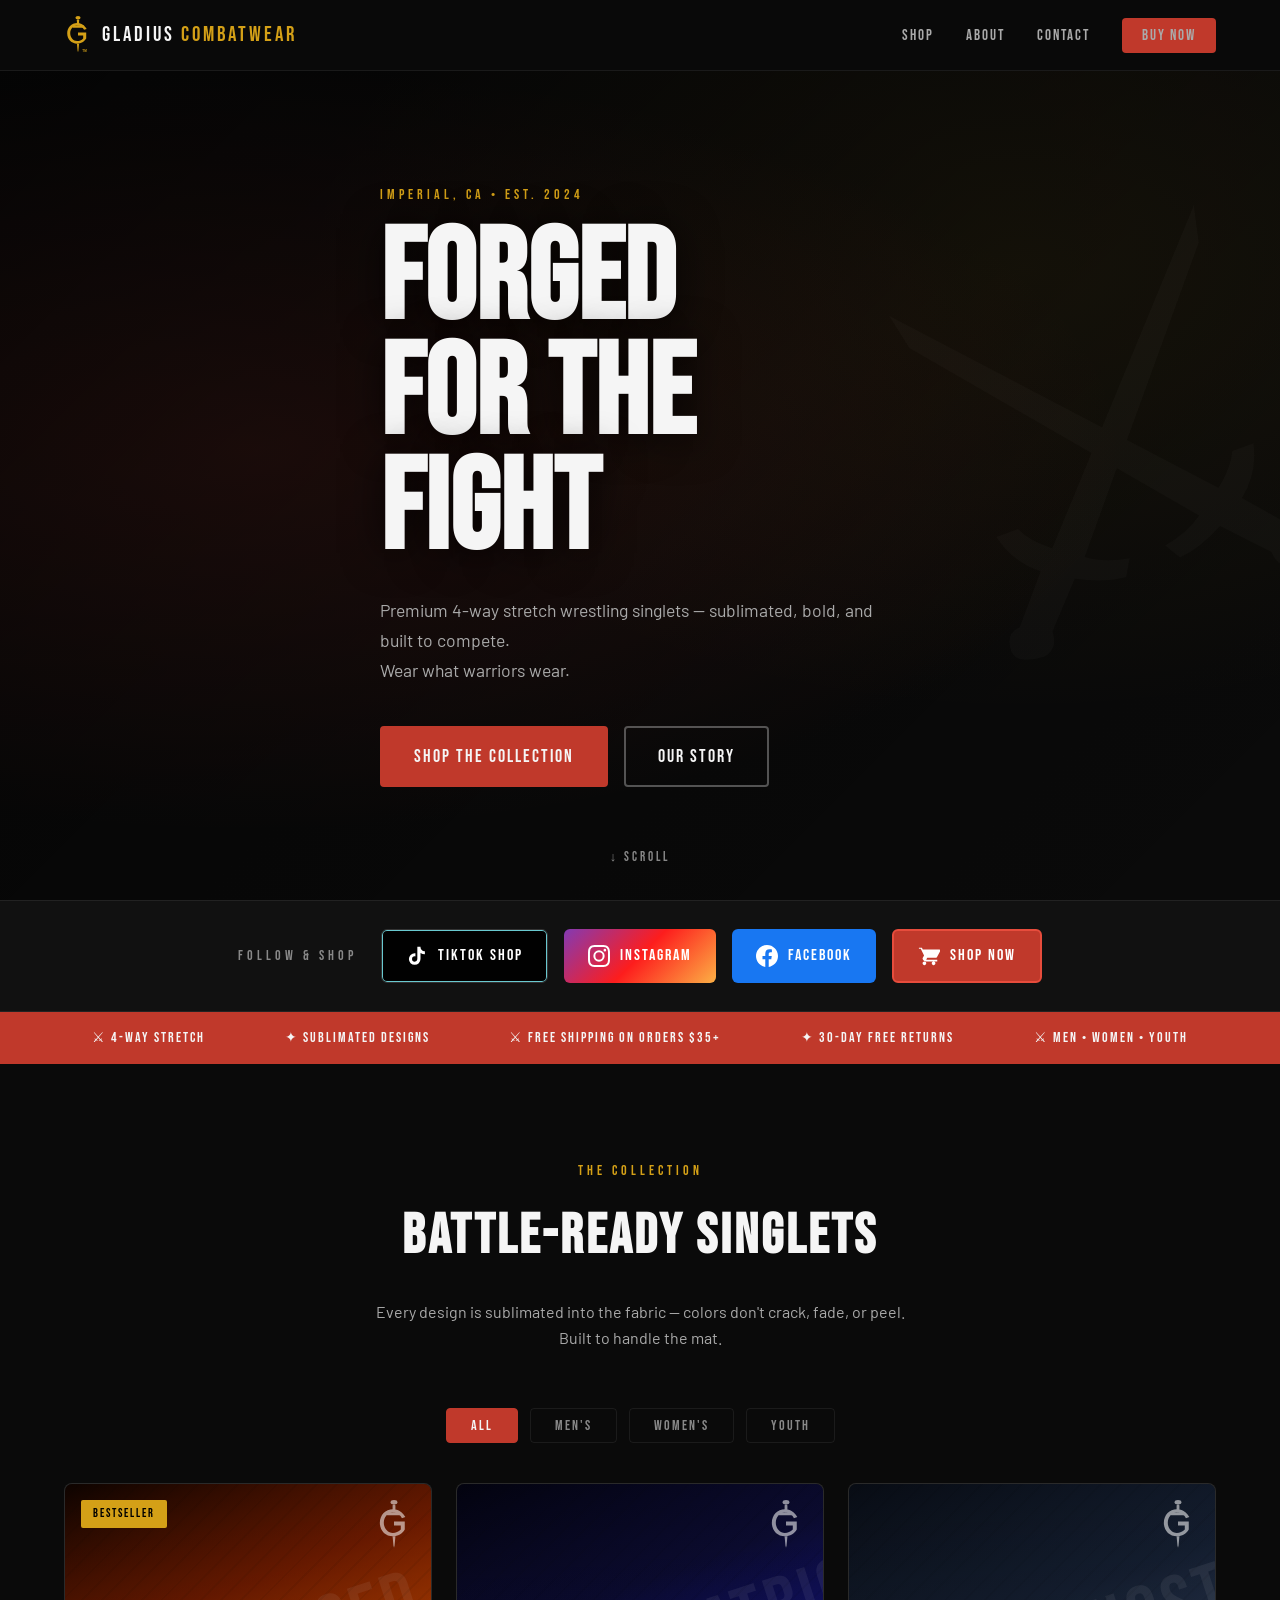
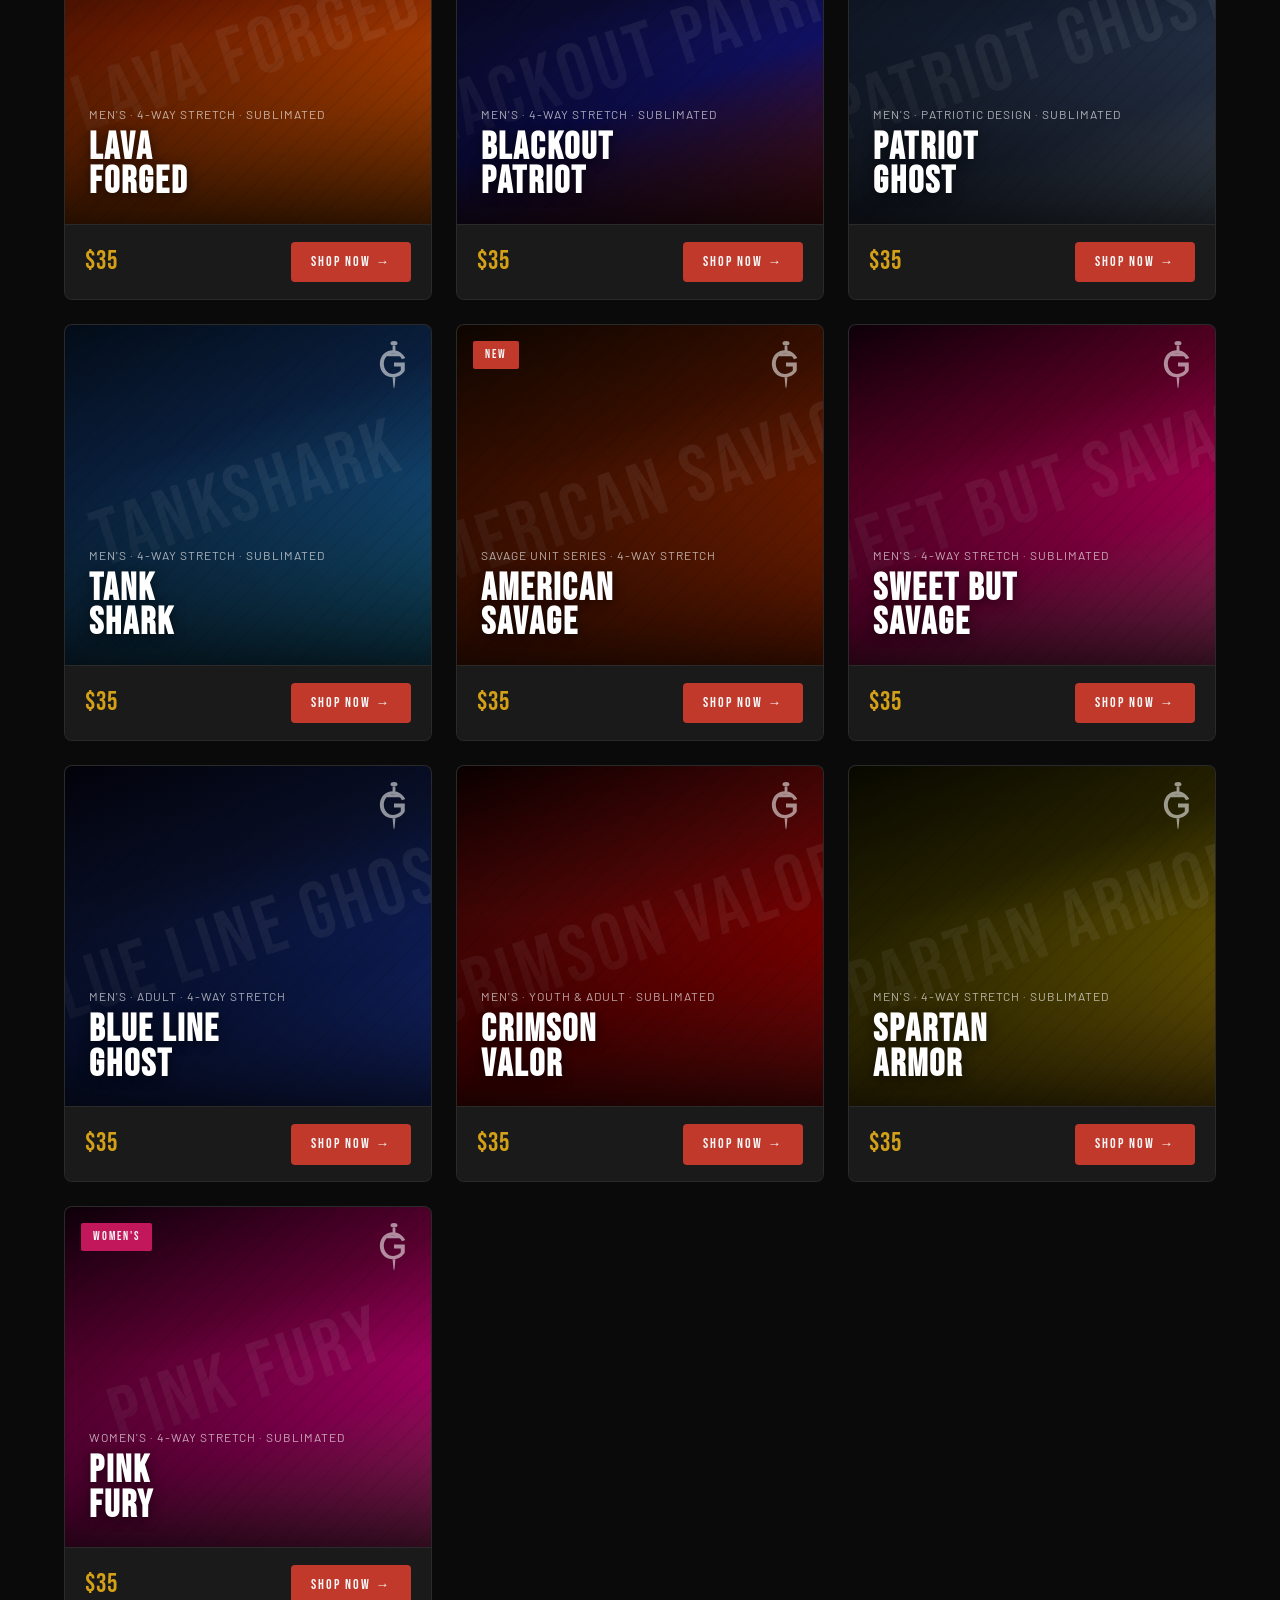
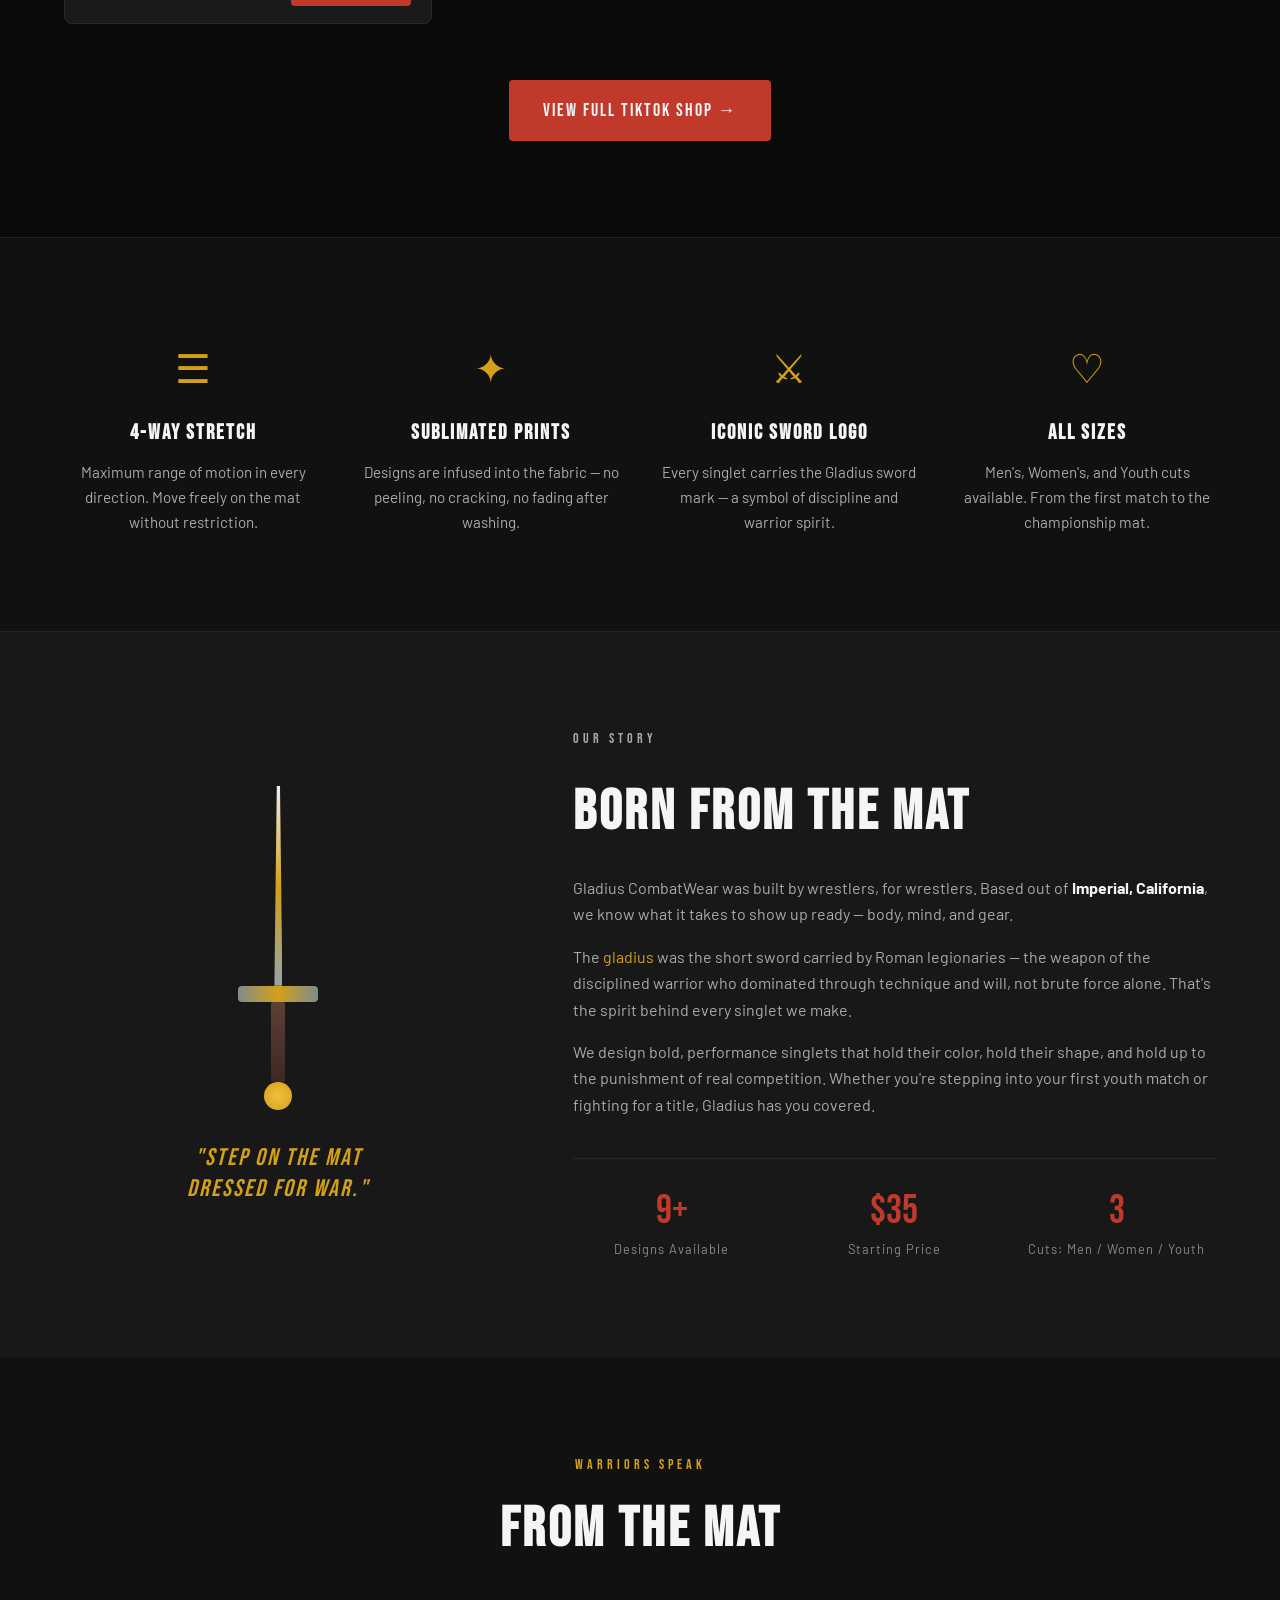
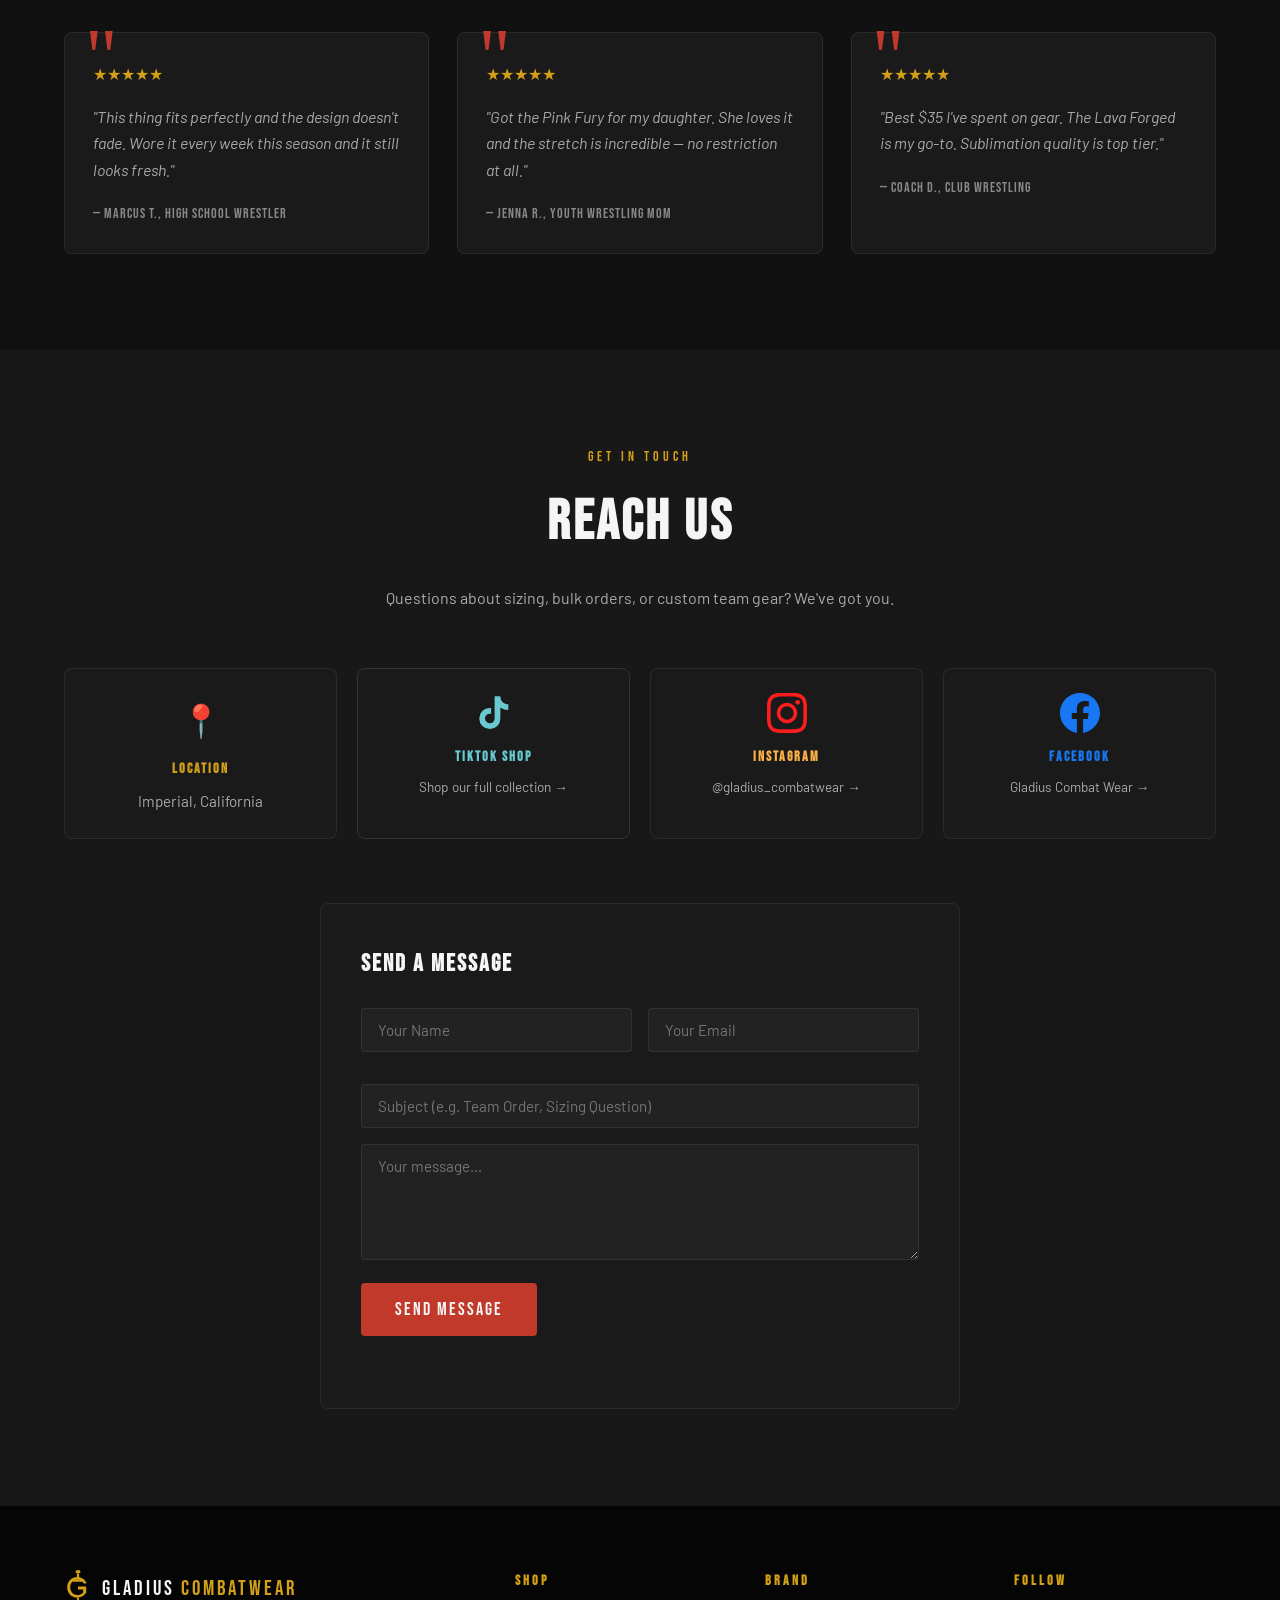
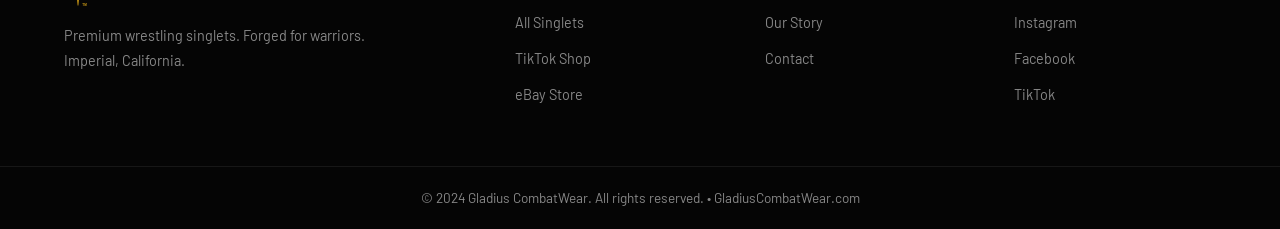
==== commit f50f9bb0: "Sync: updated G logo https://claude.ai/code/session_01SYt65vvvSKA5iRmKFYkzaU" ====
--- a/index.html
+++ b/index.html
@@ -20,19 +20,19 @@
   <header class="site-header">
     <nav class="nav container">
       <a href="#" class="logo">
-        <svg class="logo-icon" viewBox="0 0 60 82" xmlns="http://www.w3.org/2000/svg" fill="currentColor" aria-hidden="true">
-          <!-- G/Shield body -->
-          <path d="M30,6 C15,6 5,17 5,32 C5,49 16,62 30,62 C40,62 48,57 53,50 L53,34 L31,34 L31,41 L46,41 L46,49 C42,53 37,55 30,55 C20,55 12,46 12,32 C12,18 20,13 30,13 C38,13 44,17 47,23 L53,20 C49,12 40,6 30,6 Z"/>
+        <svg class="logo-icon" viewBox="0 0 60 88" xmlns="http://www.w3.org/2000/svg" aria-hidden="true">
           <!-- Sword pommel -->
-          <ellipse cx="30" cy="2" rx="5" ry="3.5"/>
+          <ellipse cx="30" cy="4" rx="6" ry="4" fill="currentColor"/>
           <!-- Grip -->
-          <rect x="28" y="5" width="4" height="15" rx="2"/>
+          <rect x="27.5" y="8" width="5" height="14" rx="2" fill="currentColor"/>
           <!-- Crossguard -->
-          <rect x="18" y="20" width="24" height="4.5" rx="2"/>
+          <rect x="16" y="22" width="28" height="5" rx="2.5" fill="currentColor"/>
+          <!-- G shape — thick stroke like the real logo -->
+          <path d="M50,30 C46,22 38,16 28,16 C15,16 5,26 5,40 C5,54 15,64 28,64 C37,64 45,59 49,52 L49,38 L30,38 L30,45 L42,45 L42,52 C38,56 33,58 28,58 C19,58 12,50 12,40 C12,30 19,22 28,22 C35,22 41,26 44,32 Z" fill="currentColor"/>
           <!-- Blade -->
-          <polygon points="27.5,62 32.5,62 31,77 30,80 29,77"/>
+          <polygon points="27.5,64 32.5,64 31,80 30,84 29,80" fill="currentColor"/>
           <!-- TM -->
-          <text x="44" y="78" font-size="7" font-family="Arial, sans-serif" fill="currentColor" font-weight="bold">TM</text>
+          <text x="40" y="84" font-size="7" font-family="Arial, sans-serif" fill="currentColor" font-weight="bold">TM</text>
         </svg>
         <span class="logo-text">GLADIUS <span class="logo-sub">COMBATWEAR</span></span>
       </a>
@@ -436,19 +436,19 @@
     <div class="container footer-inner">
       <div class="footer-brand">
         <a href="#" class="logo">
-          <svg class="logo-icon" viewBox="0 0 60 82" xmlns="http://www.w3.org/2000/svg" fill="currentColor" aria-hidden="true">
-          <!-- G/Shield body -->
-          <path d="M30,6 C15,6 5,17 5,32 C5,49 16,62 30,62 C40,62 48,57 53,50 L53,34 L31,34 L31,41 L46,41 L46,49 C42,53 37,55 30,55 C20,55 12,46 12,32 C12,18 20,13 30,13 C38,13 44,17 47,23 L53,20 C49,12 40,6 30,6 Z"/>
+          <svg class="logo-icon" viewBox="0 0 60 88" xmlns="http://www.w3.org/2000/svg" aria-hidden="true">
           <!-- Sword pommel -->
-          <ellipse cx="30" cy="2" rx="5" ry="3.5"/>
+          <ellipse cx="30" cy="4" rx="6" ry="4" fill="currentColor"/>
           <!-- Grip -->
-          <rect x="28" y="5" width="4" height="15" rx="2"/>
+          <rect x="27.5" y="8" width="5" height="14" rx="2" fill="currentColor"/>
           <!-- Crossguard -->
-          <rect x="18" y="20" width="24" height="4.5" rx="2"/>
+          <rect x="16" y="22" width="28" height="5" rx="2.5" fill="currentColor"/>
+          <!-- G shape — thick stroke like the real logo -->
+          <path d="M50,30 C46,22 38,16 28,16 C15,16 5,26 5,40 C5,54 15,64 28,64 C37,64 45,59 49,52 L49,38 L30,38 L30,45 L42,45 L42,52 C38,56 33,58 28,58 C19,58 12,50 12,40 C12,30 19,22 28,22 C35,22 41,26 44,32 Z" fill="currentColor"/>
           <!-- Blade -->
-          <polygon points="27.5,62 32.5,62 31,77 30,80 29,77"/>
+          <polygon points="27.5,64 32.5,64 31,80 30,84 29,80" fill="currentColor"/>
           <!-- TM -->
-          <text x="44" y="78" font-size="7" font-family="Arial, sans-serif" fill="currentColor" font-weight="bold">TM</text>
+          <text x="40" y="84" font-size="7" font-family="Arial, sans-serif" fill="currentColor" font-weight="bold">TM</text>
         </svg>
           <span class="logo-text">GLADIUS <span class="logo-sub">COMBATWEAR</span></span>
         </a>
--- a/styles.css
+++ b/styles.css
@@ -479,7 +479,7 @@
   height: 50px;
   z-index: 2;
   opacity: 0.55;
-  background-image: url("data:image/svg+xml,%3Csvg viewBox='0 0 60 82' xmlns='http://www.w3.org/2000/svg' fill='white'%3E%3Cpath d='M30,6 C15,6 5,17 5,32 C5,49 16,62 30,62 C40,62 48,57 53,50 L53,34 L31,34 L31,41 L46,41 L46,49 C42,53 37,55 30,55 C20,55 12,46 12,32 C12,18 20,13 30,13 C38,13 44,17 47,23 L53,20 C49,12 40,6 30,6 Z'/%3E%3Cellipse cx='30' cy='2' rx='5' ry='3.5'/%3E%3Crect x='28' y='5' width='4' height='15' rx='2'/%3E%3Crect x='18' y='20' width='24' height='4.5' rx='2'/%3E%3Cpolygon points='27.5,62 32.5,62 31,77 30,80 29,77'/%3E%3C/svg%3E");
+  background-image: url("data:image/svg+xml,%3Csvg viewBox='0 0 60 88' xmlns='http://www.w3.org/2000/svg'%3E%3Cellipse cx='30' cy='4' rx='6' ry='4' fill='white'/%3E%3Crect x='27.5' y='8' width='5' height='14' rx='2' fill='white'/%3E%3Crect x='16' y='22' width='28' height='5' rx='2.5' fill='white'/%3E%3Cpath d='M50,30 C46,22 38,16 28,16 C15,16 5,26 5,40 C5,54 15,64 28,64 C37,64 45,59 49,52 L49,38 L30,38 L30,45 L42,45 L42,52 C38,56 33,58 28,58 C19,58 12,50 12,40 C12,30 19,22 28,22 C35,22 41,26 44,32 Z' fill='white'/%3E%3Cpolygon points='27.5,64 32.5,64 31,80 30,84 29,80' fill='white'/%3E%3C/svg%3E");
   background-repeat: no-repeat;
   background-size: contain;
   transition: opacity 0.2s;
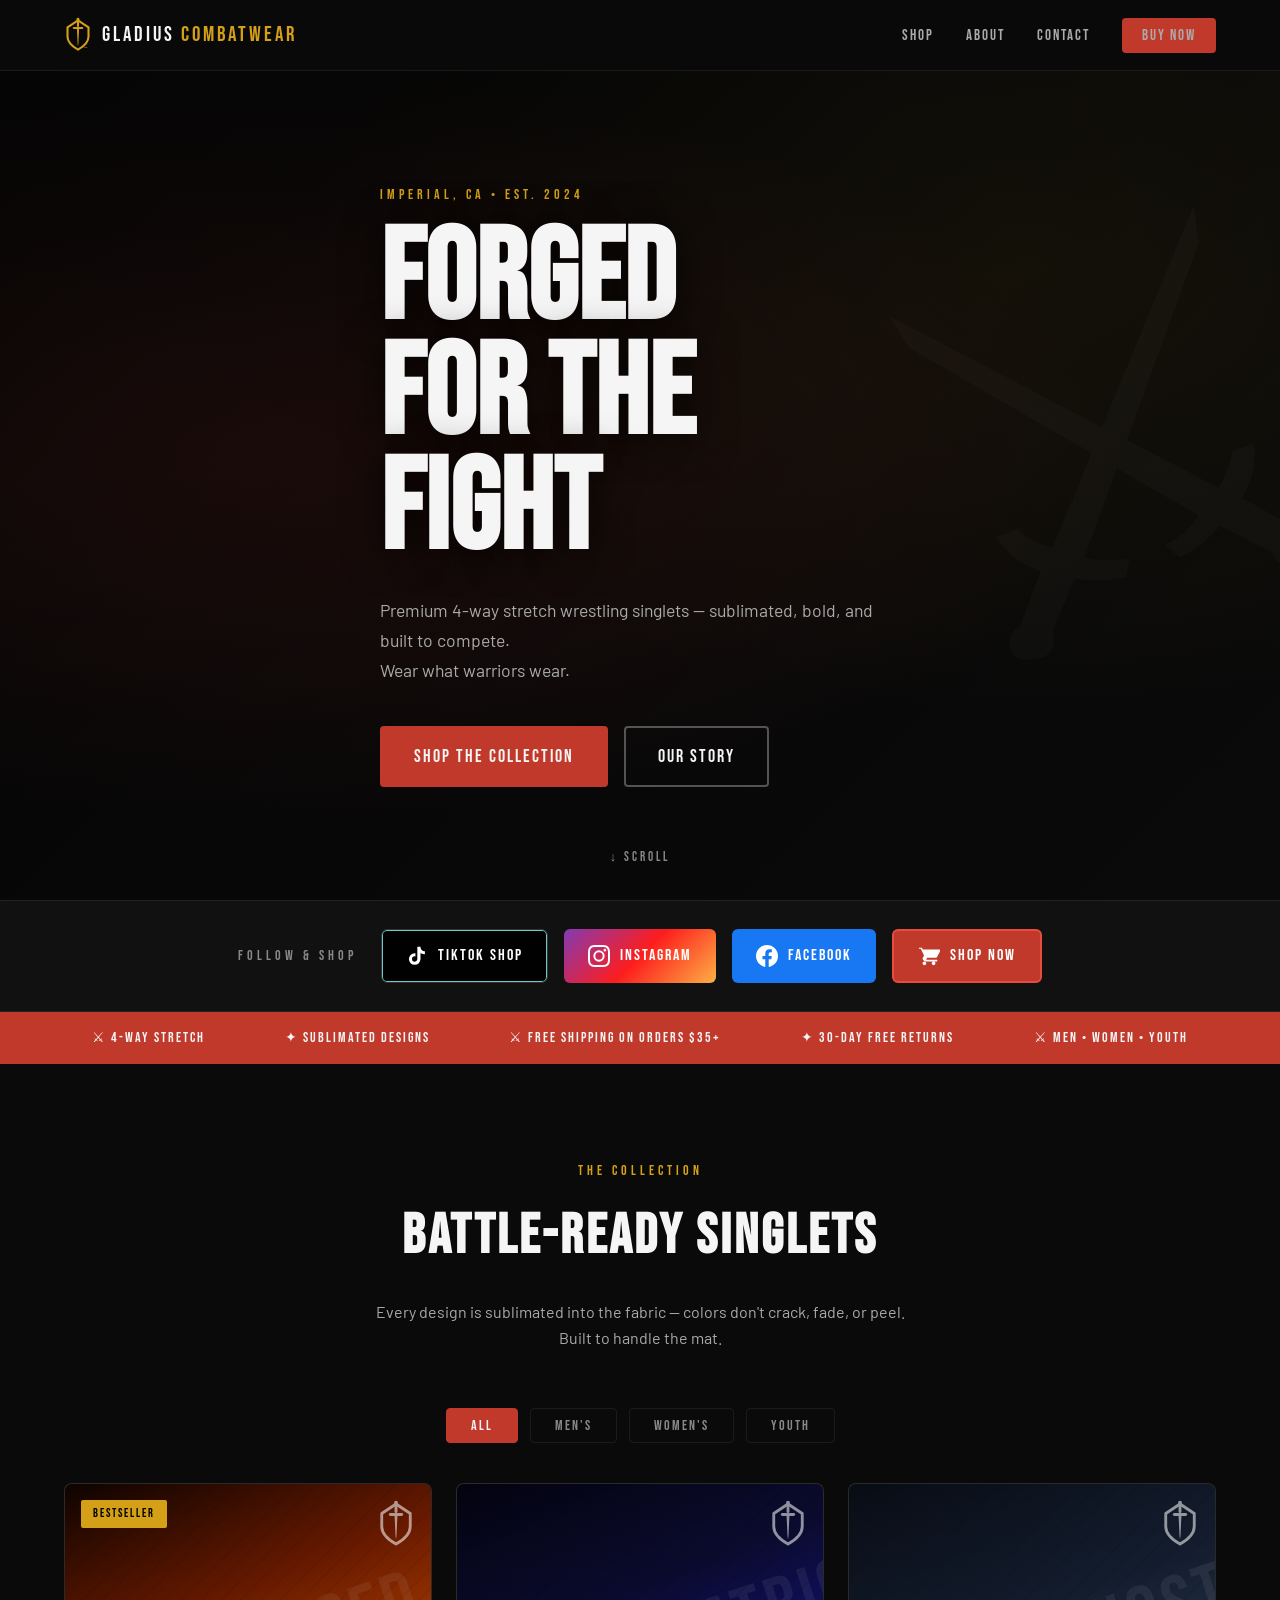
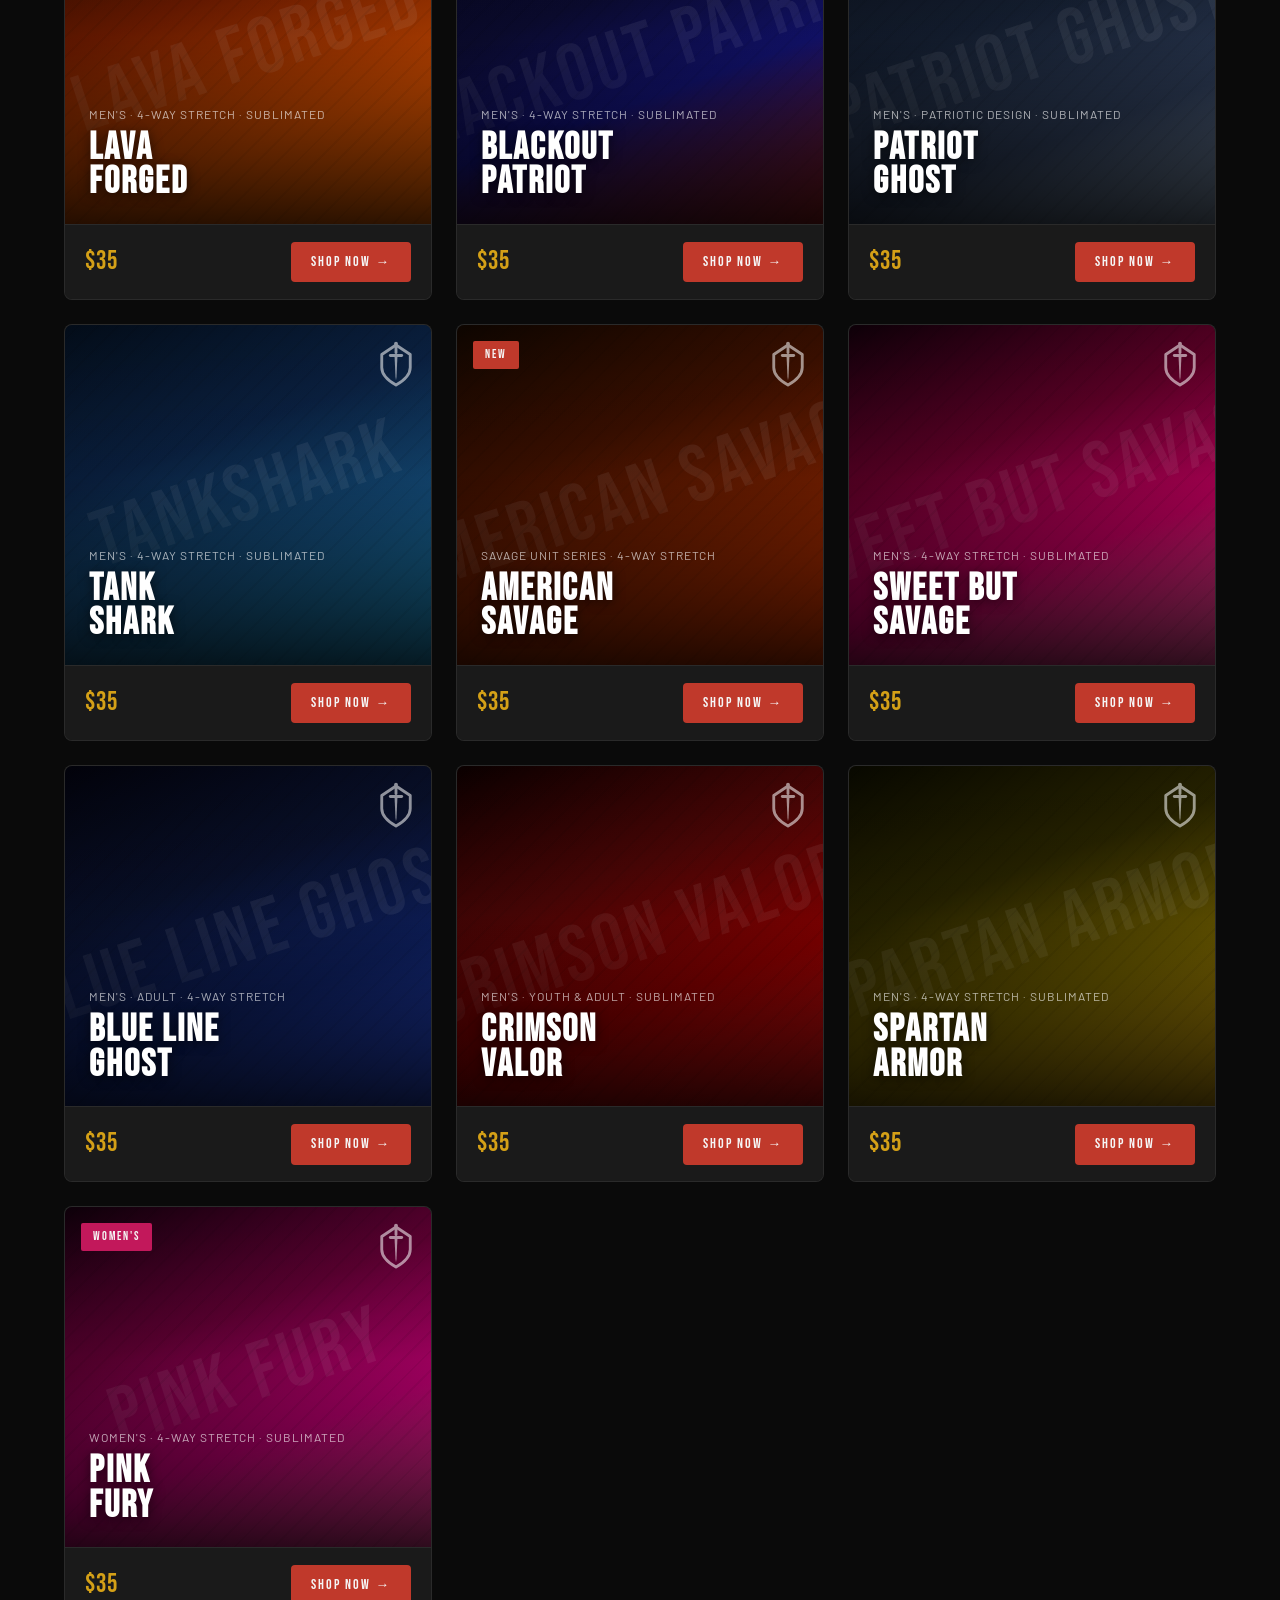
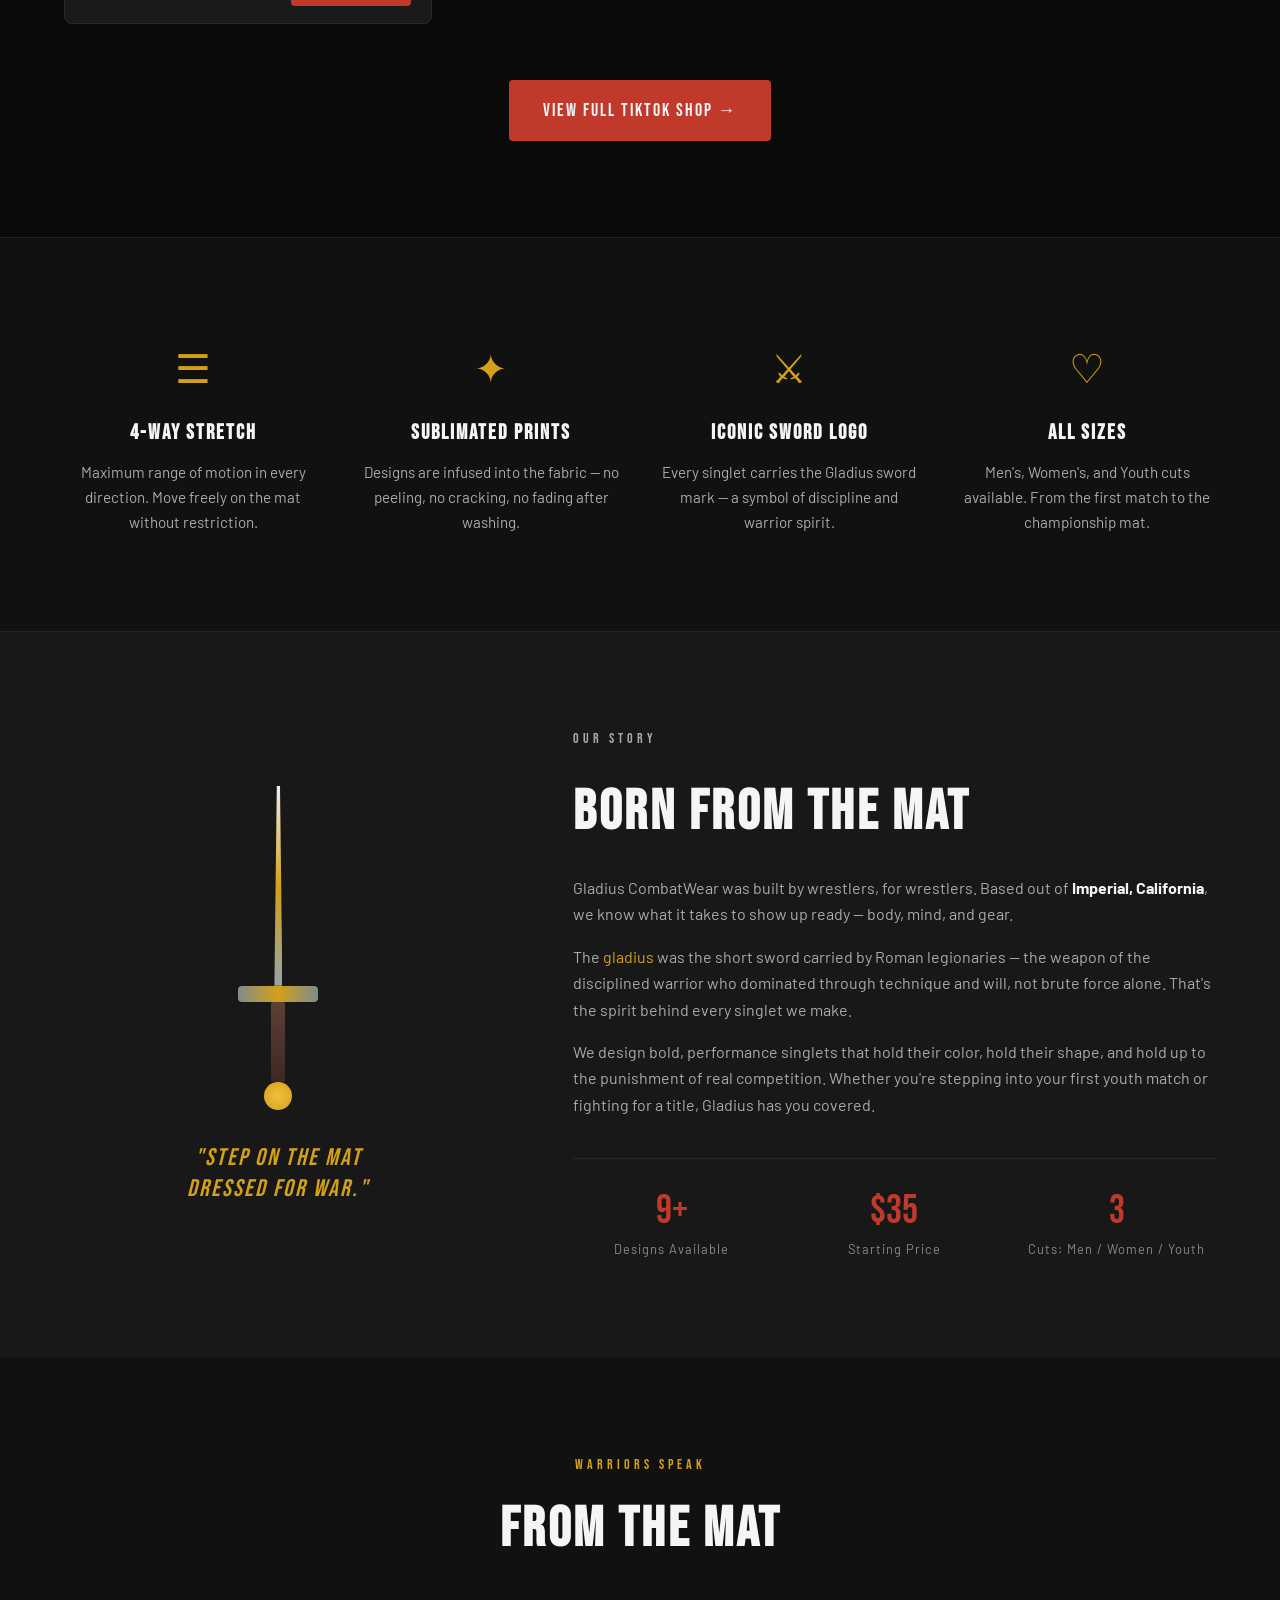
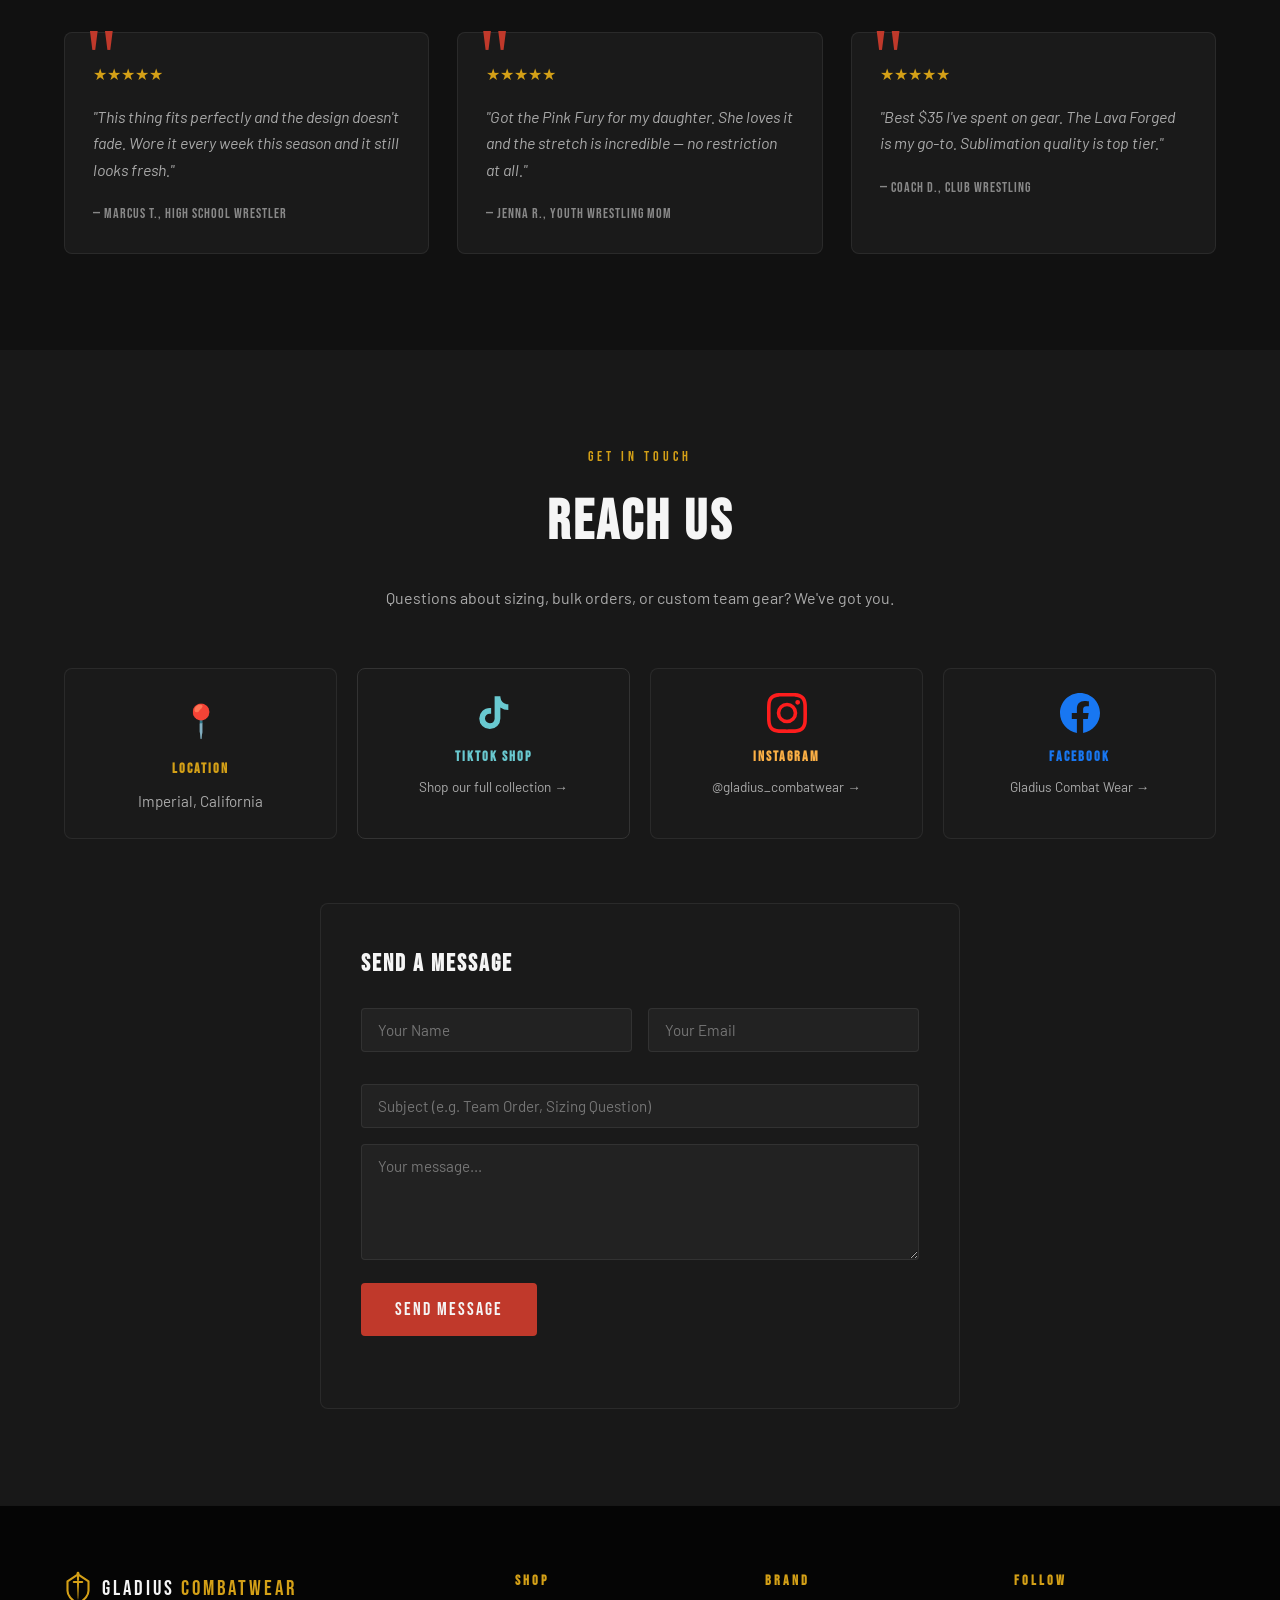
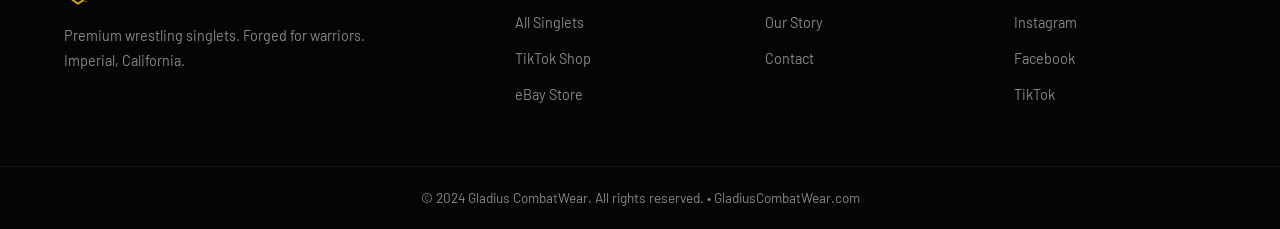
==== commit 37c6304a: "Sync: shield + sword logo https://claude.ai/code/session_01SYt65vvvSKA5iRmKFYkzaU" ====
--- a/index.html
+++ b/index.html
@@ -20,19 +20,19 @@
   <header class="site-header">
     <nav class="nav container">
       <a href="#" class="logo">
-        <svg class="logo-icon" viewBox="0 0 60 88" xmlns="http://www.w3.org/2000/svg" aria-hidden="true">
+        <svg class="logo-icon" viewBox="0 0 80 100" xmlns="http://www.w3.org/2000/svg" aria-hidden="true">
+          <!-- Shield body - pentagon shape -->
+          <path d="M 40 8 L 70 28 L 70 55 Q 70 75 40 92 Q 10 75 10 55 L 10 28 Z" fill="none" stroke="currentColor" stroke-width="6" stroke-linejoin="round"/>
           <!-- Sword pommel -->
-          <ellipse cx="30" cy="4" rx="6" ry="4" fill="currentColor"/>
-          <!-- Grip -->
-          <rect x="27.5" y="8" width="5" height="14" rx="2" fill="currentColor"/>
+          <circle cx="40" cy="5" r="4" fill="currentColor"/>
+          <!-- Grip/Handle -->
+          <rect x="37" y="9" width="6" height="18" rx="3" fill="currentColor"/>
           <!-- Crossguard -->
-          <rect x="16" y="22" width="28" height="5" rx="2.5" fill="currentColor"/>
-          <!-- G shape — thick stroke like the real logo -->
-          <path d="M50,30 C46,22 38,16 28,16 C15,16 5,26 5,40 C5,54 15,64 28,64 C37,64 45,59 49,52 L49,38 L30,38 L30,45 L42,45 L42,52 C38,56 33,58 28,58 C19,58 12,50 12,40 C12,30 19,22 28,22 C35,22 41,26 44,32 Z" fill="currentColor"/>
-          <!-- Blade -->
-          <polygon points="27.5,64 32.5,64 31,80 30,84 29,80" fill="currentColor"/>
-          <!-- TM -->
-          <text x="40" y="84" font-size="7" font-family="Arial, sans-serif" fill="currentColor" font-weight="bold">TM</text>
+          <rect x="25" y="27" width="30" height="6" rx="3" fill="currentColor"/>
+          <!-- Blade - runs down center of shield -->
+          <polygon points="37,33 43,33 41,75 40,82 39,75" fill="currentColor"/>
+          <!-- TM mark -->
+          <text x="58" y="88" font-size="6" font-family="Arial, sans-serif" fill="currentColor" font-weight="bold">TM</text>
         </svg>
         <span class="logo-text">GLADIUS <span class="logo-sub">COMBATWEAR</span></span>
       </a>
@@ -436,19 +436,19 @@
     <div class="container footer-inner">
       <div class="footer-brand">
         <a href="#" class="logo">
-          <svg class="logo-icon" viewBox="0 0 60 88" xmlns="http://www.w3.org/2000/svg" aria-hidden="true">
+          <svg class="logo-icon" viewBox="0 0 80 100" xmlns="http://www.w3.org/2000/svg" aria-hidden="true">
+          <!-- Shield body - pentagon shape -->
+          <path d="M 40 8 L 70 28 L 70 55 Q 70 75 40 92 Q 10 75 10 55 L 10 28 Z" fill="none" stroke="currentColor" stroke-width="6" stroke-linejoin="round"/>
           <!-- Sword pommel -->
-          <ellipse cx="30" cy="4" rx="6" ry="4" fill="currentColor"/>
-          <!-- Grip -->
-          <rect x="27.5" y="8" width="5" height="14" rx="2" fill="currentColor"/>
+          <circle cx="40" cy="5" r="4" fill="currentColor"/>
+          <!-- Grip/Handle -->
+          <rect x="37" y="9" width="6" height="18" rx="3" fill="currentColor"/>
           <!-- Crossguard -->
-          <rect x="16" y="22" width="28" height="5" rx="2.5" fill="currentColor"/>
-          <!-- G shape — thick stroke like the real logo -->
-          <path d="M50,30 C46,22 38,16 28,16 C15,16 5,26 5,40 C5,54 15,64 28,64 C37,64 45,59 49,52 L49,38 L30,38 L30,45 L42,45 L42,52 C38,56 33,58 28,58 C19,58 12,50 12,40 C12,30 19,22 28,22 C35,22 41,26 44,32 Z" fill="currentColor"/>
-          <!-- Blade -->
-          <polygon points="27.5,64 32.5,64 31,80 30,84 29,80" fill="currentColor"/>
-          <!-- TM -->
-          <text x="40" y="84" font-size="7" font-family="Arial, sans-serif" fill="currentColor" font-weight="bold">TM</text>
+          <rect x="25" y="27" width="30" height="6" rx="3" fill="currentColor"/>
+          <!-- Blade - runs down center of shield -->
+          <polygon points="37,33 43,33 41,75 40,82 39,75" fill="currentColor"/>
+          <!-- TM mark -->
+          <text x="58" y="88" font-size="6" font-family="Arial, sans-serif" fill="currentColor" font-weight="bold">TM</text>
         </svg>
           <span class="logo-text">GLADIUS <span class="logo-sub">COMBATWEAR</span></span>
         </a>
--- a/styles.css
+++ b/styles.css
@@ -479,7 +479,7 @@
   height: 50px;
   z-index: 2;
   opacity: 0.55;
-  background-image: url("data:image/svg+xml,%3Csvg viewBox='0 0 60 88' xmlns='http://www.w3.org/2000/svg'%3E%3Cellipse cx='30' cy='4' rx='6' ry='4' fill='white'/%3E%3Crect x='27.5' y='8' width='5' height='14' rx='2' fill='white'/%3E%3Crect x='16' y='22' width='28' height='5' rx='2.5' fill='white'/%3E%3Cpath d='M50,30 C46,22 38,16 28,16 C15,16 5,26 5,40 C5,54 15,64 28,64 C37,64 45,59 49,52 L49,38 L30,38 L30,45 L42,45 L42,52 C38,56 33,58 28,58 C19,58 12,50 12,40 C12,30 19,22 28,22 C35,22 41,26 44,32 Z' fill='white'/%3E%3Cpolygon points='27.5,64 32.5,64 31,80 30,84 29,80' fill='white'/%3E%3C/svg%3E");
+  background-image: url("data:image/svg+xml,%3Csvg viewBox='0 0 80 100' xmlns='http://www.w3.org/2000/svg'%3E%3Cpath d='M 40 8 L 70 28 L 70 55 Q 70 75 40 92 Q 10 75 10 55 L 10 28 Z' fill='none' stroke='white' stroke-width='6' stroke-linejoin='round'/%3E%3Ccircle cx='40' cy='5' r='4' fill='white'/%3E%3Crect x='37' y='9' width='6' height='18' rx='3' fill='white'/%3E%3Crect x='25' y='27' width='30' height='6' rx='3' fill='white'/%3E%3Cpolygon points='37,33 43,33 41,75 40,82 39,75' fill='white'/%3E%3C/svg%3E");
   background-repeat: no-repeat;
   background-size: contain;
   transition: opacity 0.2s;
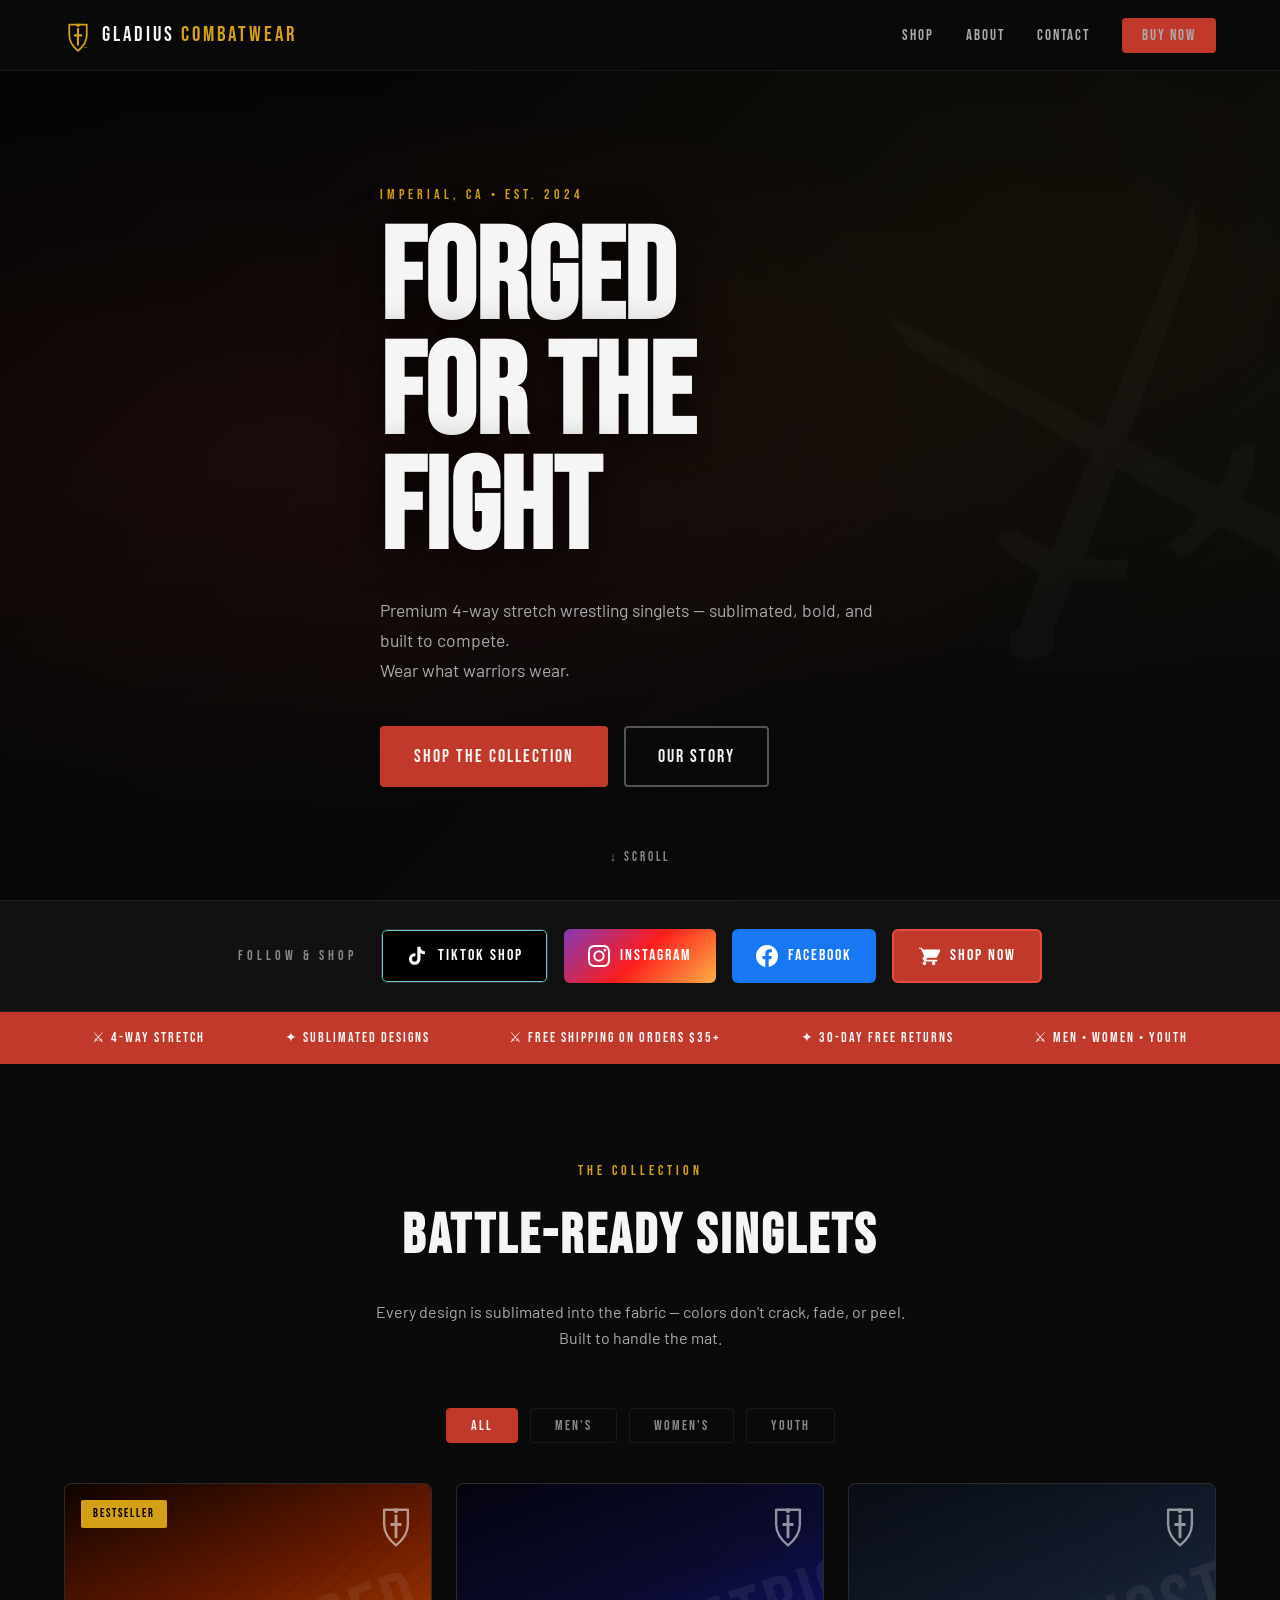
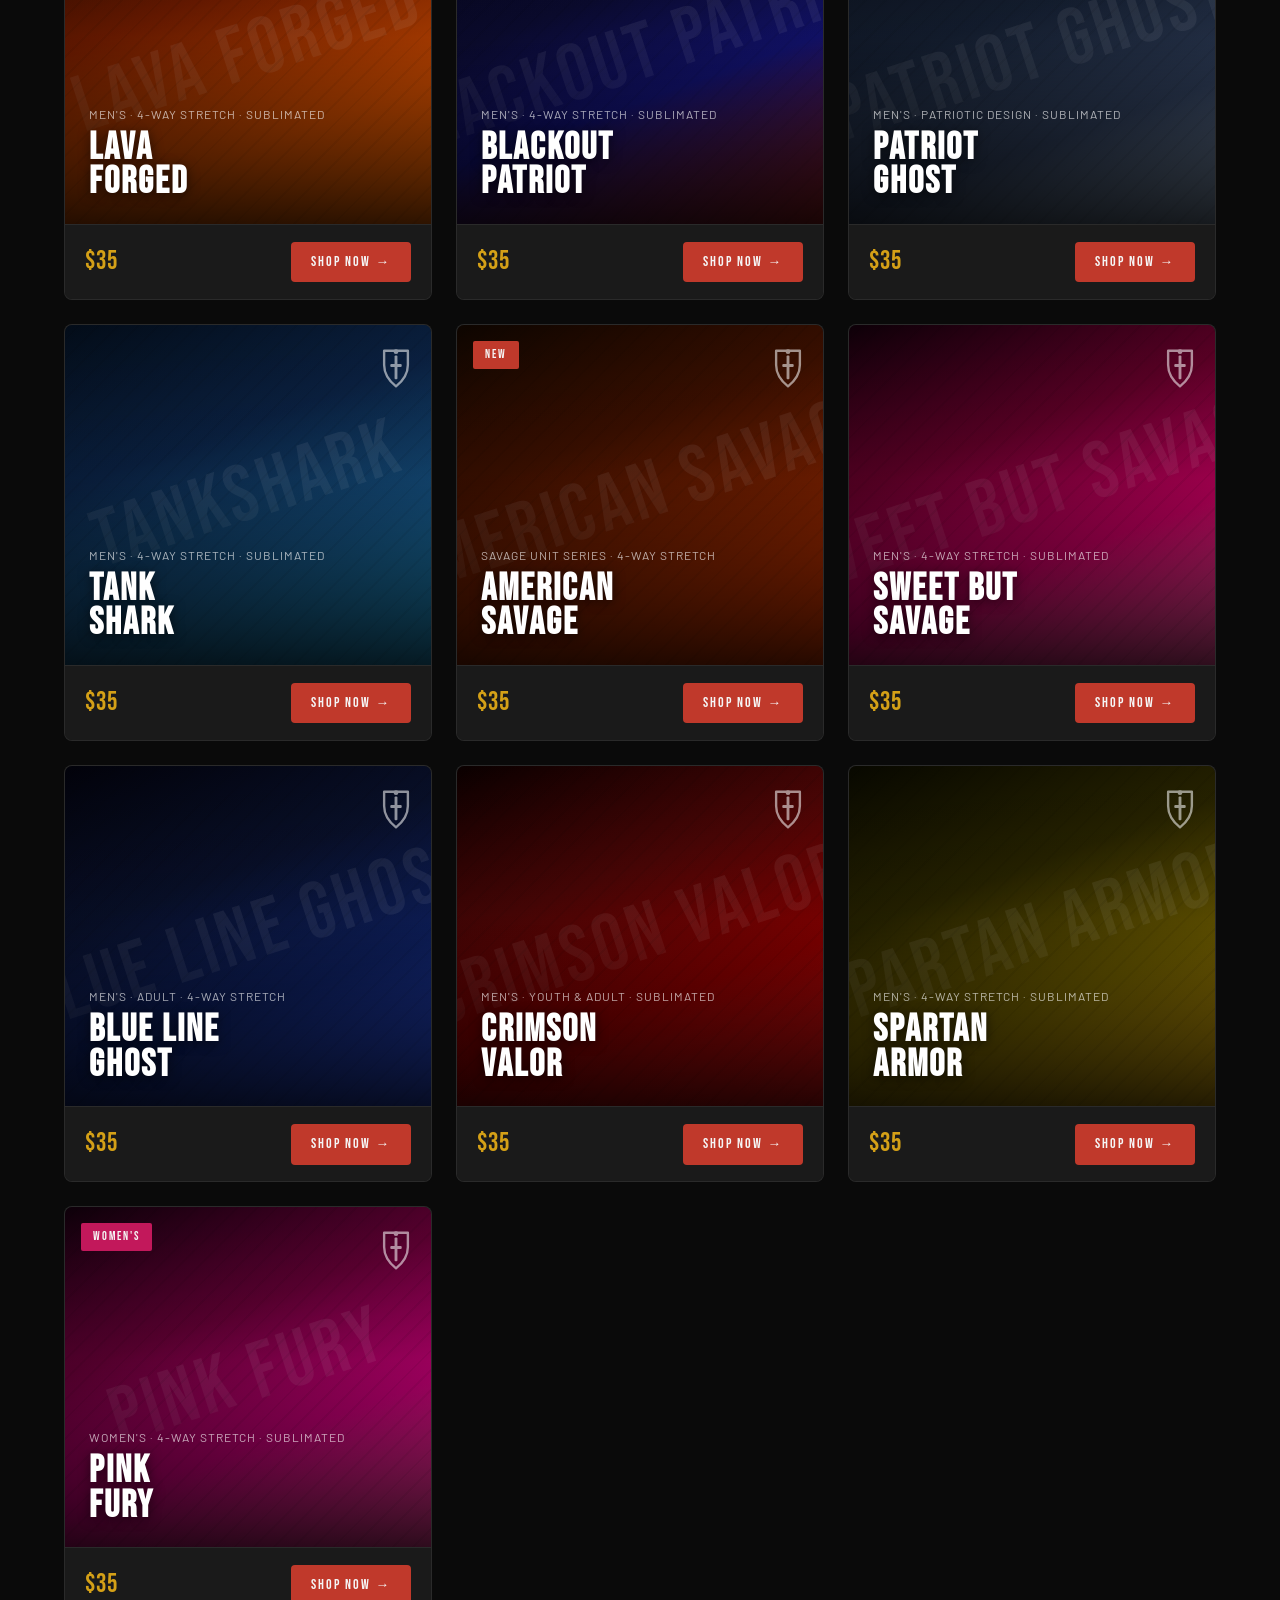
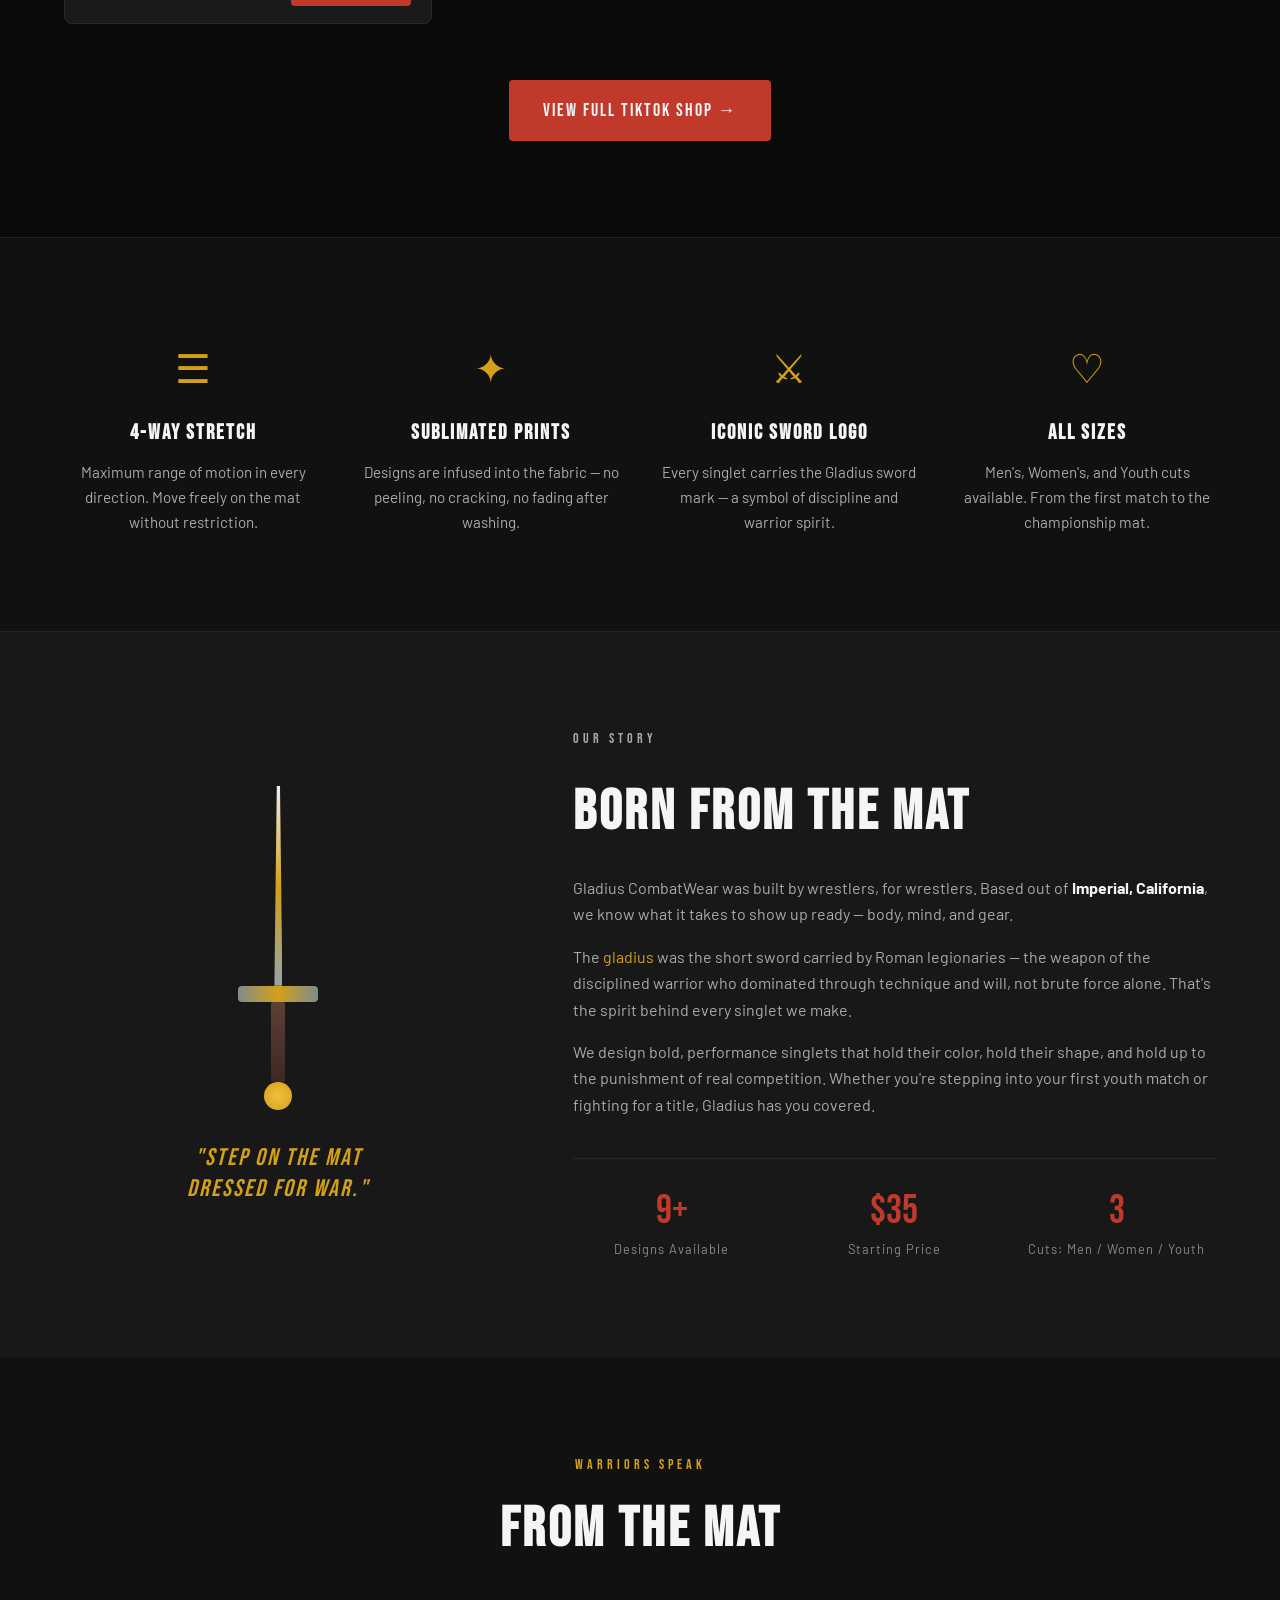
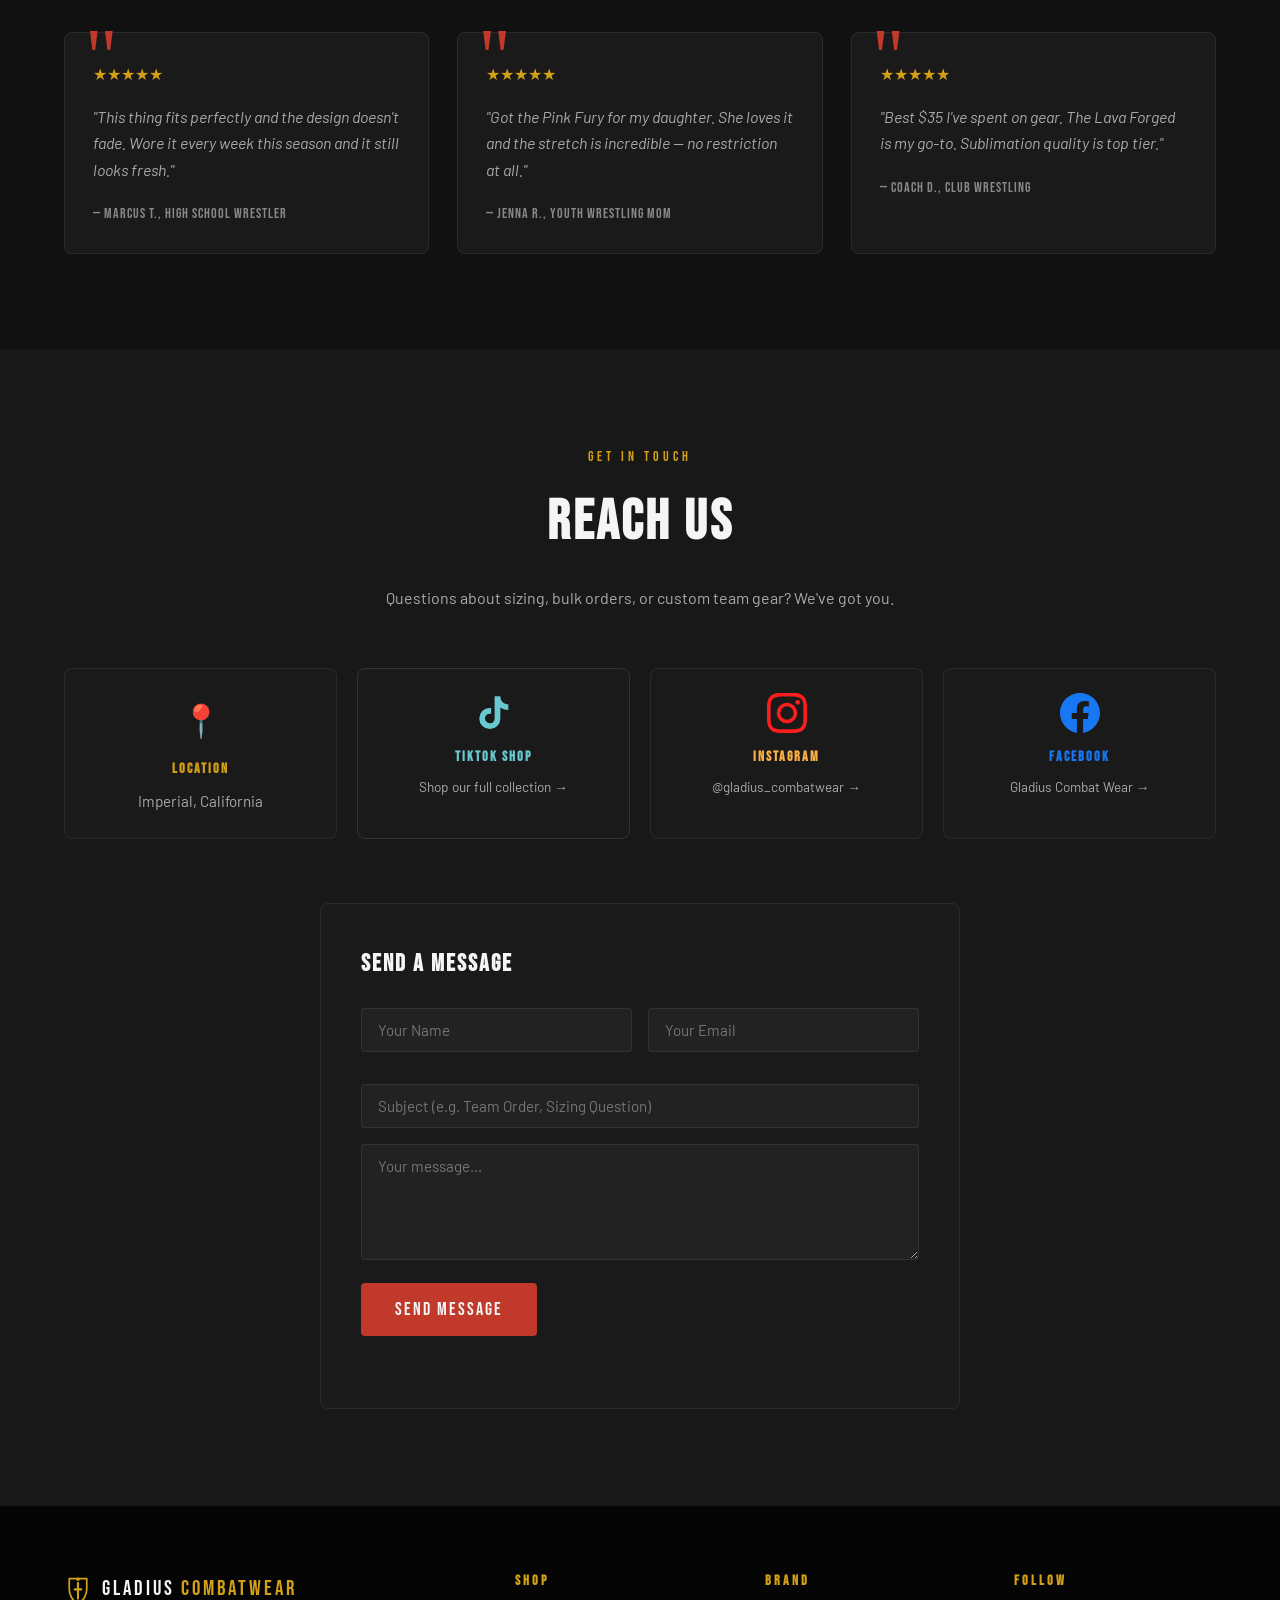
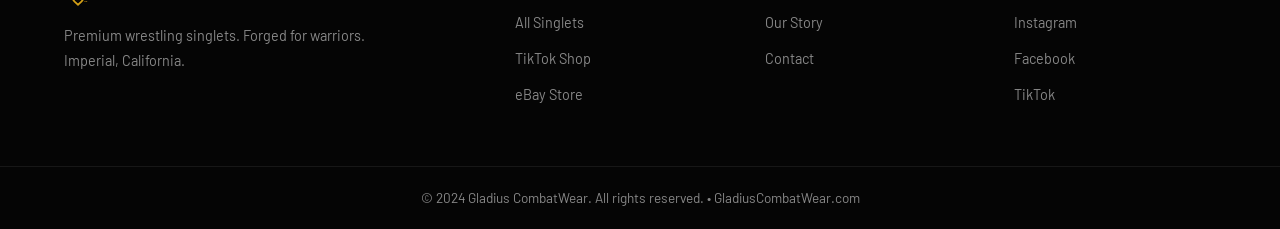
==== commit 8e9c997c: "Sync: shield with cross logo https://claude.ai/code/session_01SYt65vvvSKA5iRmKFYkzaU" ====
--- a/index.html
+++ b/index.html
@@ -21,16 +21,15 @@
     <nav class="nav container">
       <a href="#" class="logo">
         <svg class="logo-icon" viewBox="0 0 80 100" xmlns="http://www.w3.org/2000/svg" aria-hidden="true">
-          <!-- Shield body - pentagon shape -->
-          <path d="M 40 8 L 70 28 L 70 55 Q 70 75 40 92 Q 10 75 10 55 L 10 28 Z" fill="none" stroke="currentColor" stroke-width="6" stroke-linejoin="round"/>
-          <!-- Sword pommel -->
-          <circle cx="40" cy="5" r="4" fill="currentColor"/>
-          <!-- Grip/Handle -->
-          <rect x="37" y="9" width="6" height="18" rx="3" fill="currentColor"/>
-          <!-- Crossguard -->
-          <rect x="25" y="27" width="30" height="6" rx="3" fill="currentColor"/>
-          <!-- Blade - runs down center of shield -->
-          <polygon points="37,33 43,33 41,75 40,82 39,75" fill="currentColor"/>
+          <!-- Shield outline - pentagon with rounded bottom -->
+          <path d="M 15 20 L 65 20 L 65 50 Q 65 75 40 95 Q 15 75 15 50 Z" fill="none" stroke="currentColor" stroke-width="5" stroke-linejoin="round"/>
+          <!-- Cross/Sword inside shield -->
+          <!-- Vertical blade -->
+          <rect x="37" y="30" width="6" height="50" fill="currentColor" rx="2"/>
+          <!-- Horizontal crossguard -->
+          <rect x="28" y="48" width="24" height="6" fill="currentColor" rx="2"/>
+          <!-- Sword pommel on top -->
+          <circle cx="40" cy="22" r="5" fill="currentColor"/>
           <!-- TM mark -->
           <text x="58" y="88" font-size="6" font-family="Arial, sans-serif" fill="currentColor" font-weight="bold">TM</text>
         </svg>
@@ -437,16 +436,15 @@
       <div class="footer-brand">
         <a href="#" class="logo">
           <svg class="logo-icon" viewBox="0 0 80 100" xmlns="http://www.w3.org/2000/svg" aria-hidden="true">
-          <!-- Shield body - pentagon shape -->
-          <path d="M 40 8 L 70 28 L 70 55 Q 70 75 40 92 Q 10 75 10 55 L 10 28 Z" fill="none" stroke="currentColor" stroke-width="6" stroke-linejoin="round"/>
-          <!-- Sword pommel -->
-          <circle cx="40" cy="5" r="4" fill="currentColor"/>
-          <!-- Grip/Handle -->
-          <rect x="37" y="9" width="6" height="18" rx="3" fill="currentColor"/>
-          <!-- Crossguard -->
-          <rect x="25" y="27" width="30" height="6" rx="3" fill="currentColor"/>
-          <!-- Blade - runs down center of shield -->
-          <polygon points="37,33 43,33 41,75 40,82 39,75" fill="currentColor"/>
+          <!-- Shield outline - pentagon with rounded bottom -->
+          <path d="M 15 20 L 65 20 L 65 50 Q 65 75 40 95 Q 15 75 15 50 Z" fill="none" stroke="currentColor" stroke-width="5" stroke-linejoin="round"/>
+          <!-- Cross/Sword inside shield -->
+          <!-- Vertical blade -->
+          <rect x="37" y="30" width="6" height="50" fill="currentColor" rx="2"/>
+          <!-- Horizontal crossguard -->
+          <rect x="28" y="48" width="24" height="6" fill="currentColor" rx="2"/>
+          <!-- Sword pommel on top -->
+          <circle cx="40" cy="22" r="5" fill="currentColor"/>
           <!-- TM mark -->
           <text x="58" y="88" font-size="6" font-family="Arial, sans-serif" fill="currentColor" font-weight="bold">TM</text>
         </svg>
--- a/styles.css
+++ b/styles.css
@@ -479,7 +479,7 @@
   height: 50px;
   z-index: 2;
   opacity: 0.55;
-  background-image: url("data:image/svg+xml,%3Csvg viewBox='0 0 80 100' xmlns='http://www.w3.org/2000/svg'%3E%3Cpath d='M 40 8 L 70 28 L 70 55 Q 70 75 40 92 Q 10 75 10 55 L 10 28 Z' fill='none' stroke='white' stroke-width='6' stroke-linejoin='round'/%3E%3Ccircle cx='40' cy='5' r='4' fill='white'/%3E%3Crect x='37' y='9' width='6' height='18' rx='3' fill='white'/%3E%3Crect x='25' y='27' width='30' height='6' rx='3' fill='white'/%3E%3Cpolygon points='37,33 43,33 41,75 40,82 39,75' fill='white'/%3E%3C/svg%3E");
+  background-image: url("data:image/svg+xml,%3Csvg viewBox='0 0 80 100' xmlns='http://www.w3.org/2000/svg'%3E%3Cpath d='M 15 20 L 65 20 L 65 50 Q 65 75 40 95 Q 15 75 15 50 Z' fill='none' stroke='white' stroke-width='5' stroke-linejoin='round'/%3E%3Crect x='37' y='30' width='6' height='50' fill='white' rx='2'/%3E%3Crect x='28' y='48' width='24' height='6' fill='white' rx='2'/%3E%3Ccircle cx='40' cy='22' r='5' fill='white'/%3E%3C/svg%3E");
   background-repeat: no-repeat;
   background-size: contain;
   transition: opacity 0.2s;
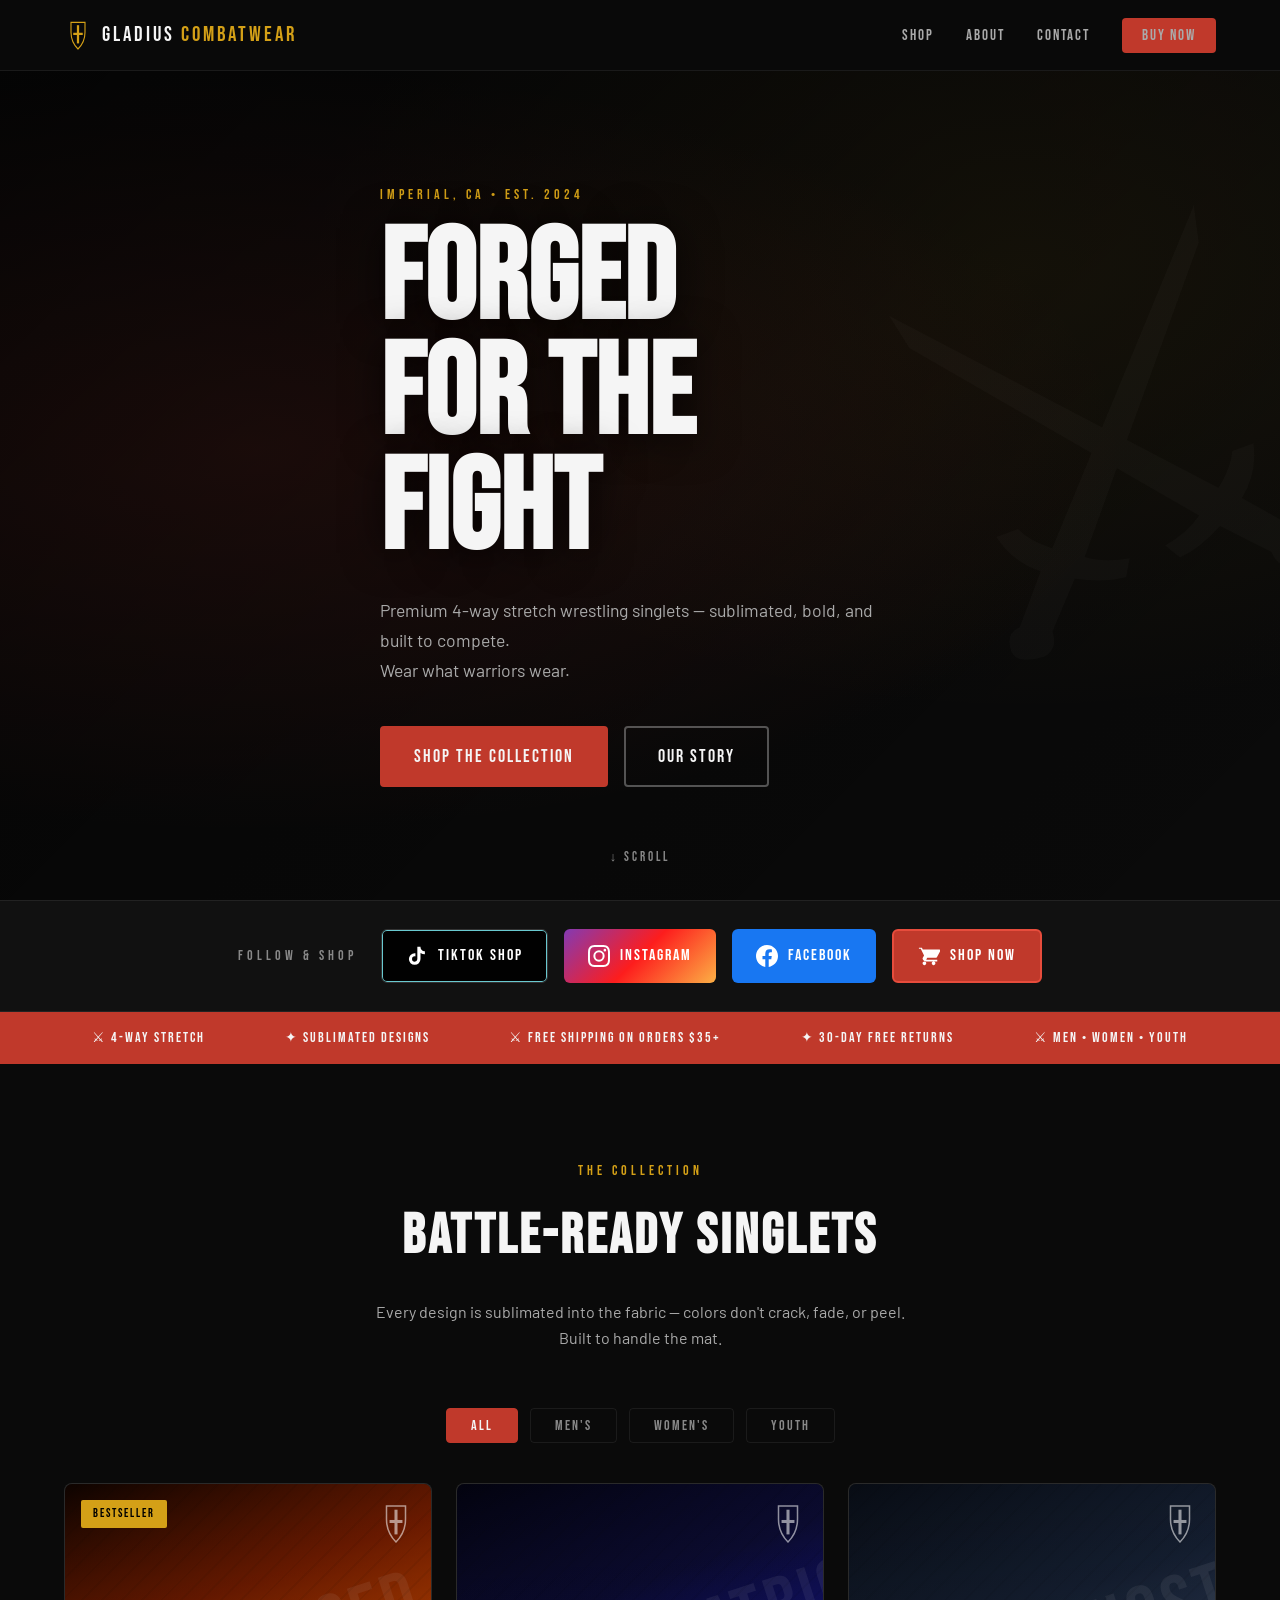
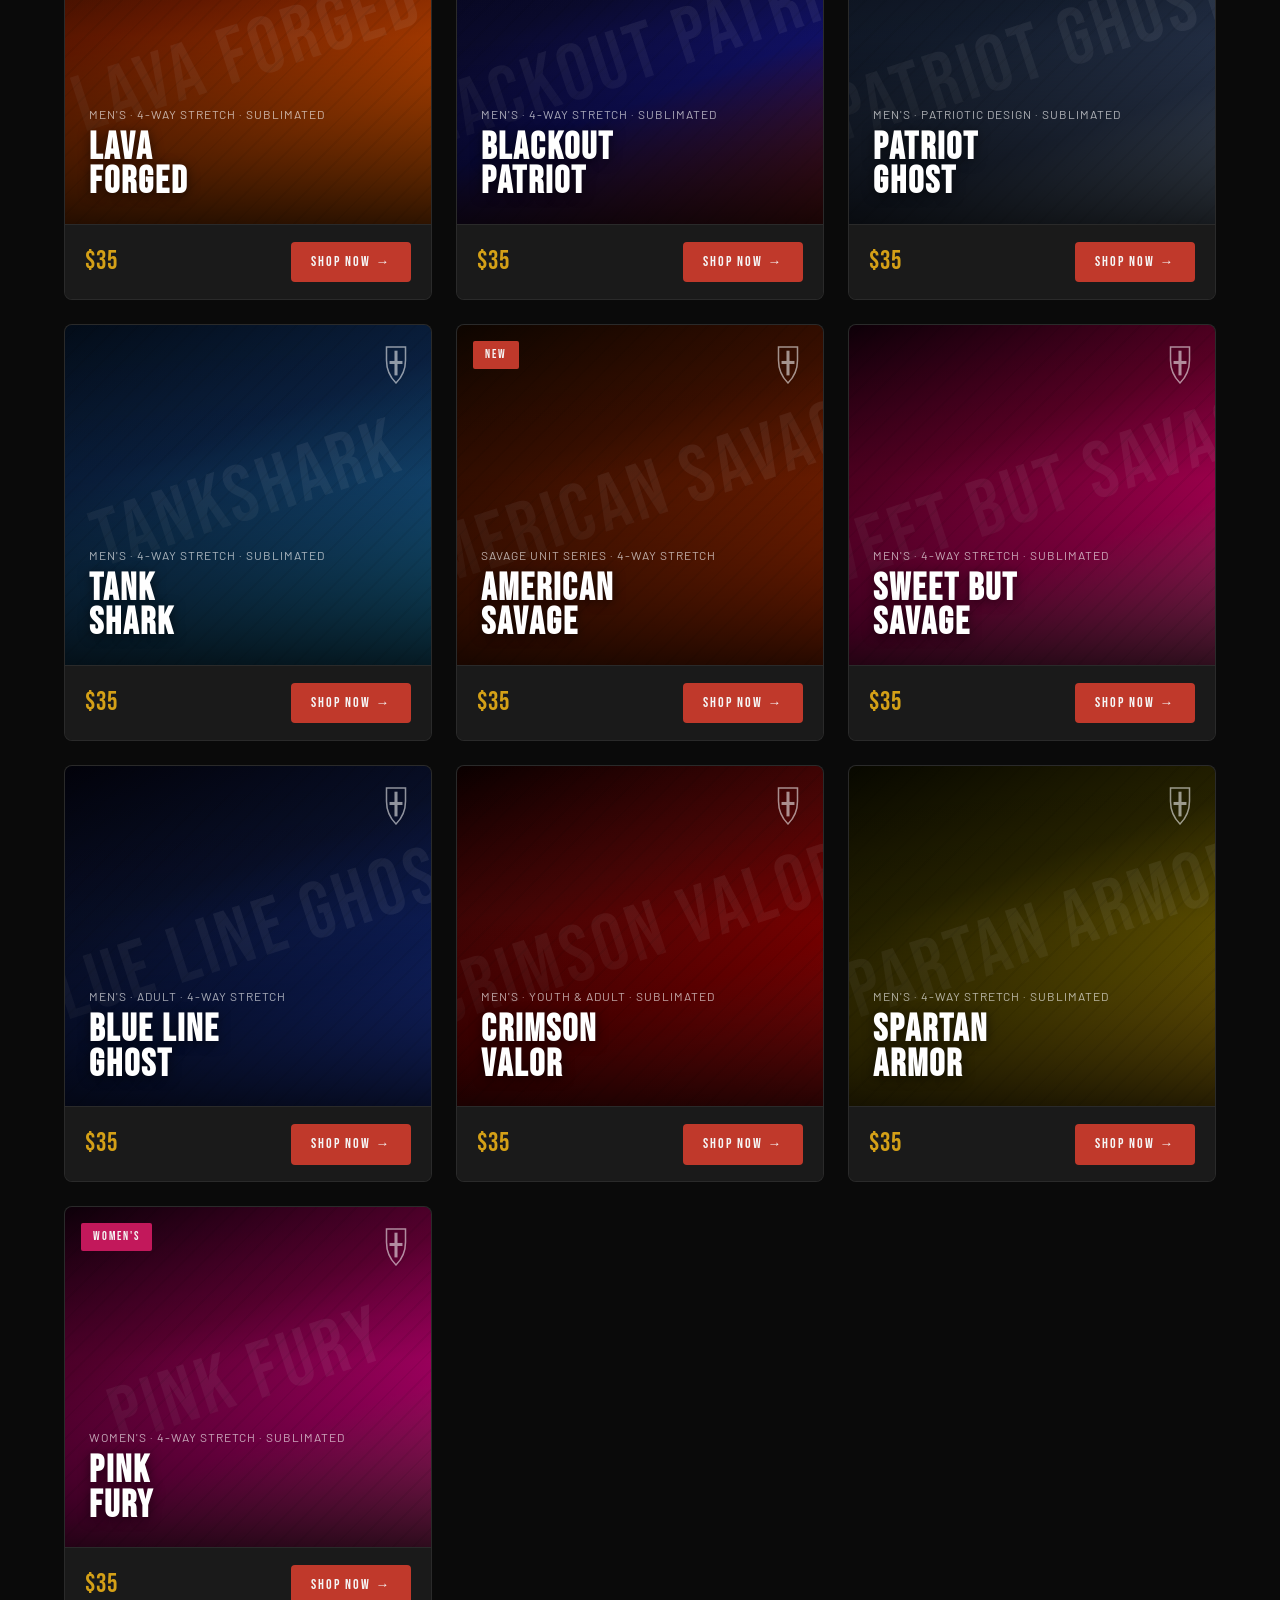
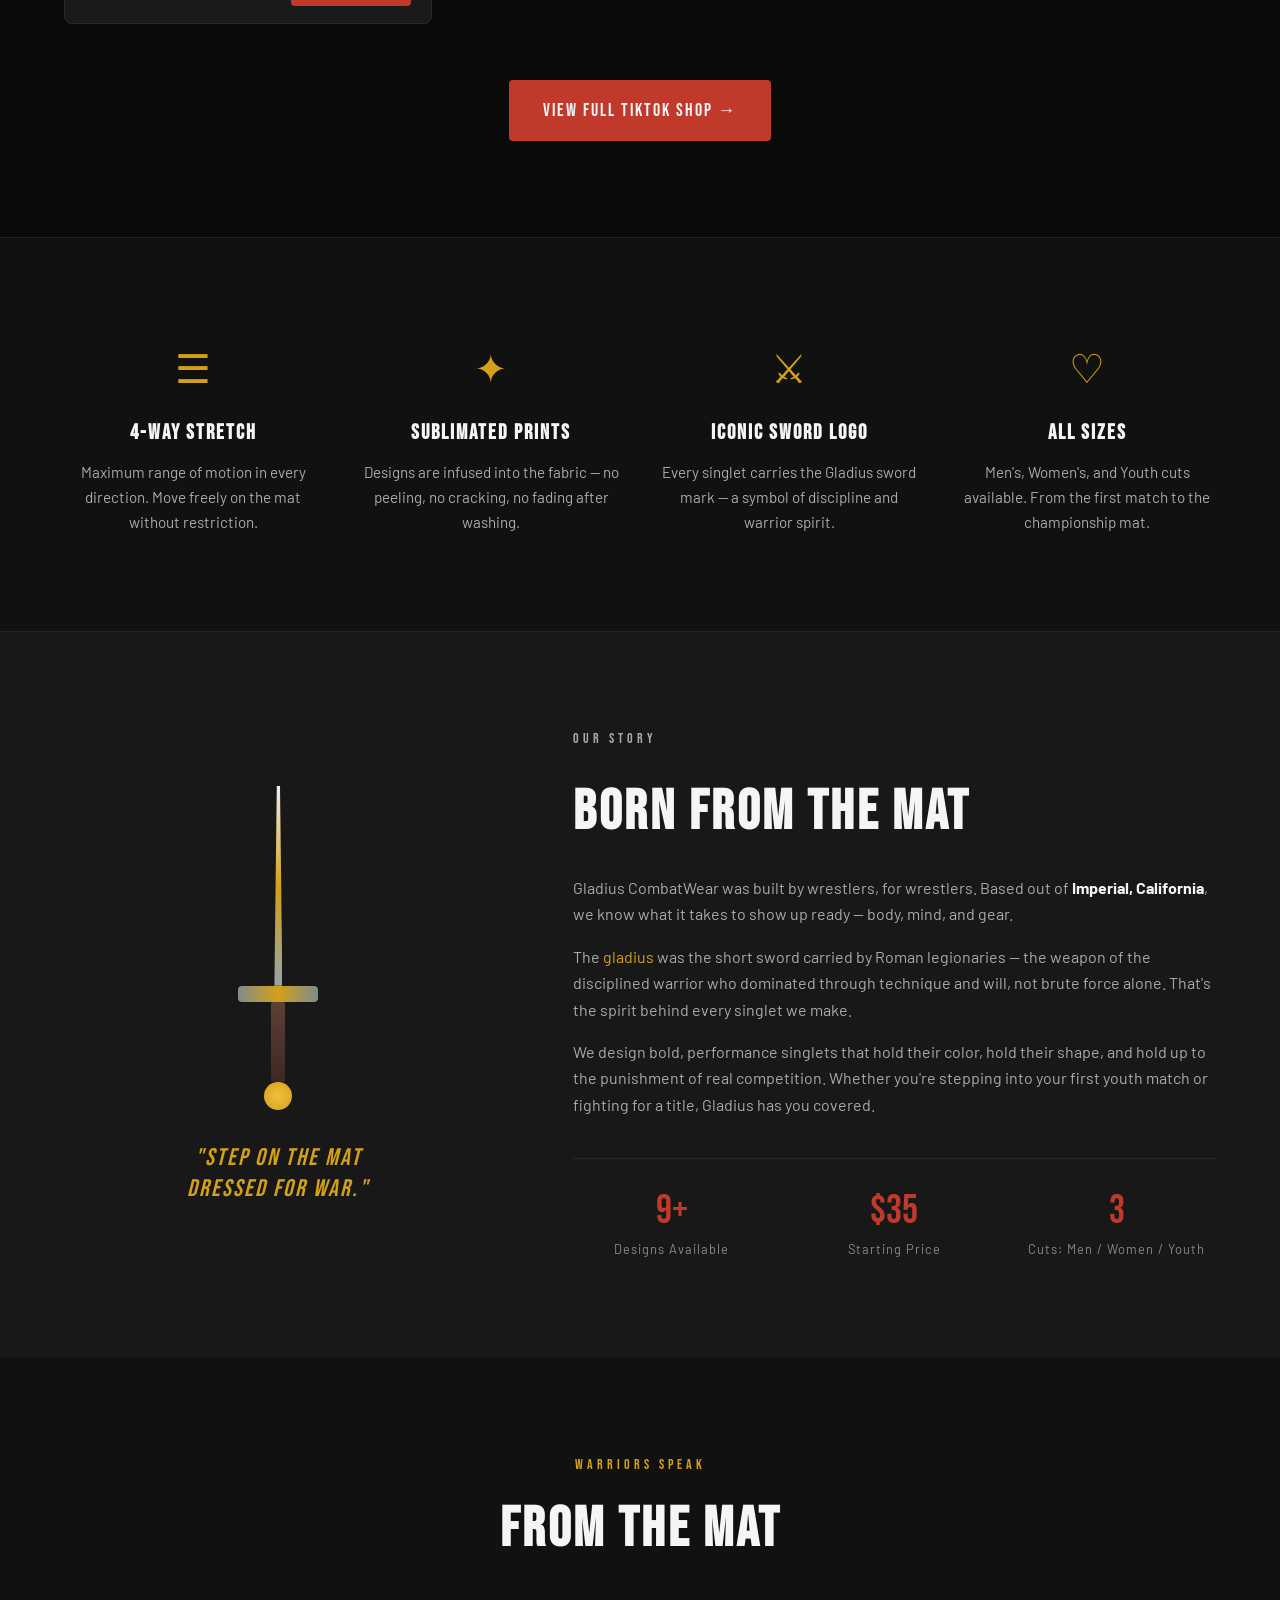
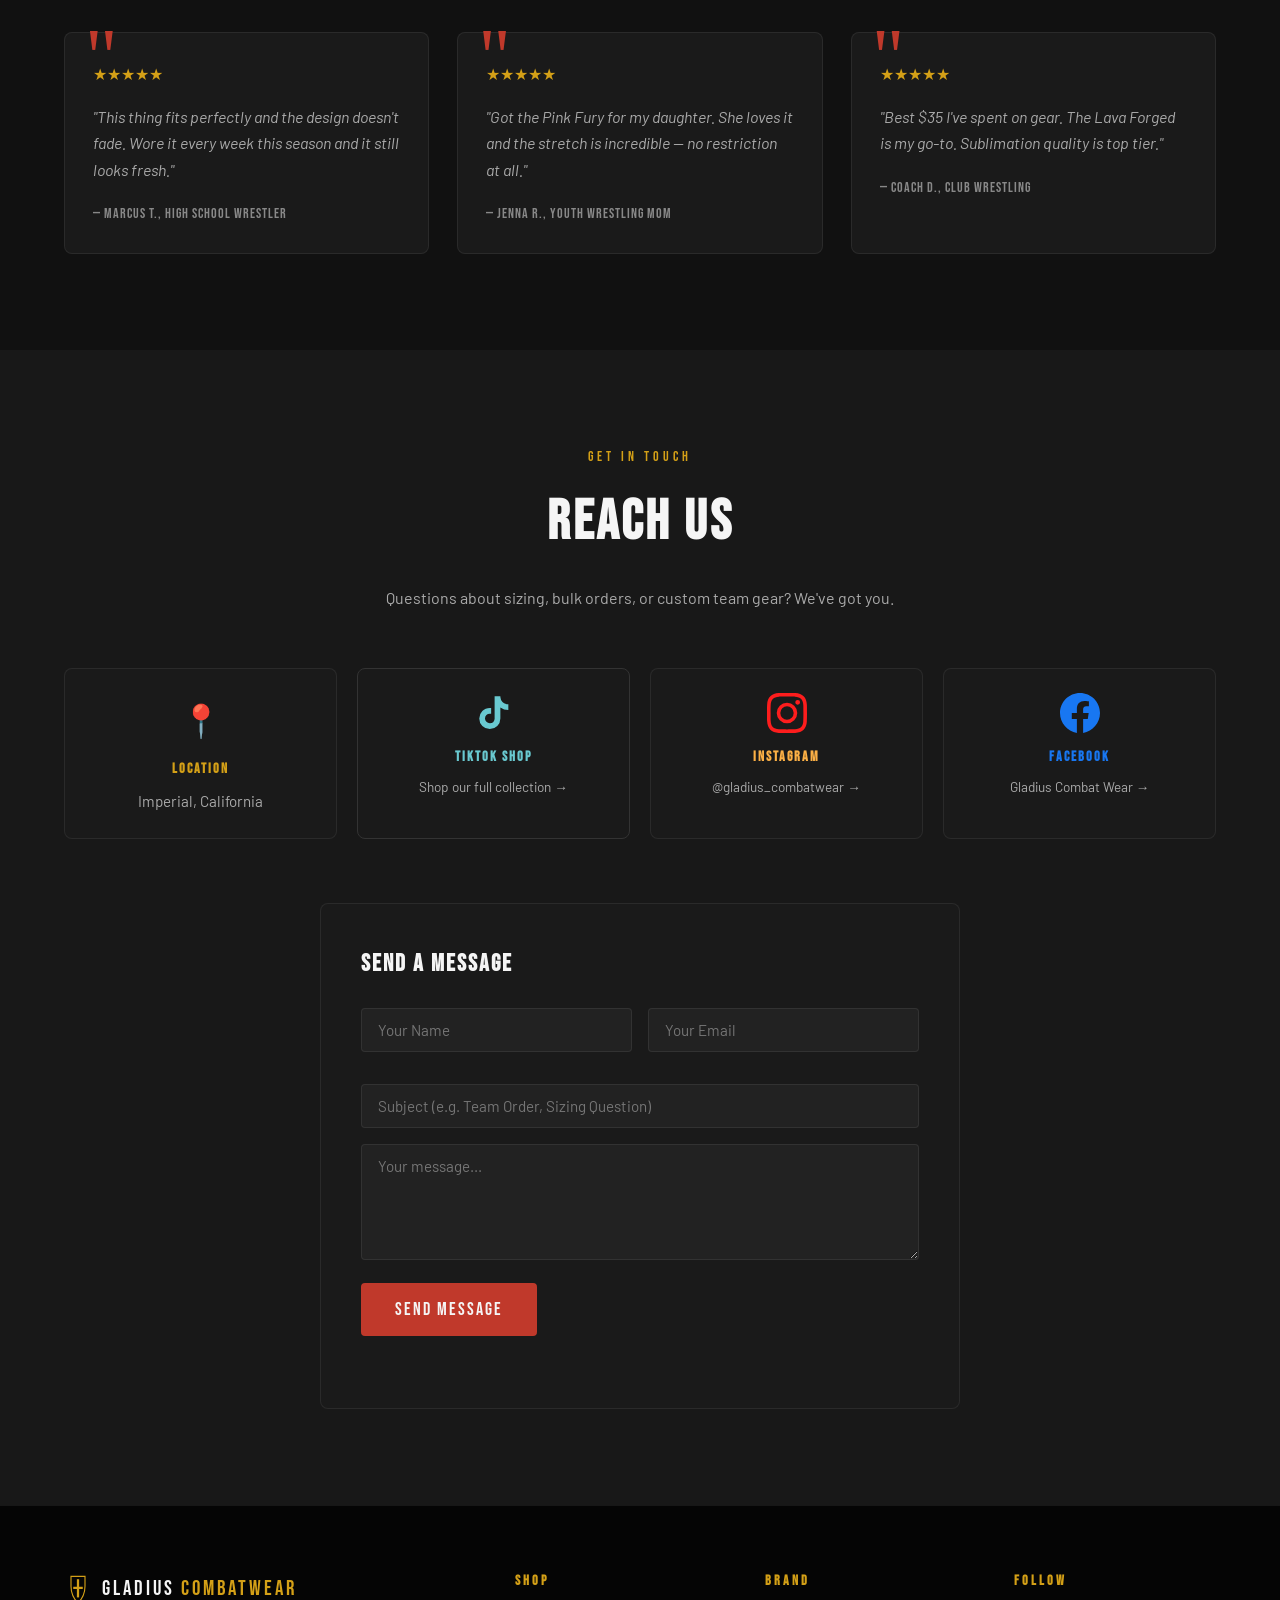
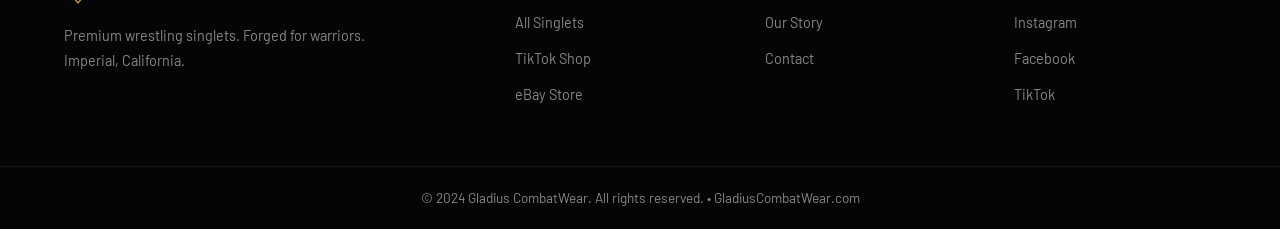
==== commit 14914b5a: "Sync: correct logo https://claude.ai/code/session_01SYt65vvvSKA5iRmKFYkzaU" ====
--- a/index.html
+++ b/index.html
@@ -20,18 +20,10 @@
   <header class="site-header">
     <nav class="nav container">
       <a href="#" class="logo">
-        <svg class="logo-icon" viewBox="0 0 80 100" xmlns="http://www.w3.org/2000/svg" aria-hidden="true">
-          <!-- Shield outline - pentagon with rounded bottom -->
-          <path d="M 15 20 L 65 20 L 65 50 Q 65 75 40 95 Q 15 75 15 50 Z" fill="none" stroke="currentColor" stroke-width="5" stroke-linejoin="round"/>
-          <!-- Cross/Sword inside shield -->
-          <!-- Vertical blade -->
-          <rect x="37" y="30" width="6" height="50" fill="currentColor" rx="2"/>
-          <!-- Horizontal crossguard -->
-          <rect x="28" y="48" width="24" height="6" fill="currentColor" rx="2"/>
-          <!-- Sword pommel on top -->
-          <circle cx="40" cy="22" r="5" fill="currentColor"/>
-          <!-- TM mark -->
-          <text x="58" y="88" font-size="6" font-family="Arial, sans-serif" fill="currentColor" font-weight="bold">TM</text>
+        <svg class="logo-icon" viewBox="0 0 100 120" xmlns="http://www.w3.org/2000/svg" aria-hidden="true">
+          <path d="M 25 15 L 75 15 L 75 50 Q 75 85 50 110 Q 25 85 25 50 Z" fill="none" stroke="currentColor" stroke-width="4"/>
+          <rect x="46" y="25" width="8" height="65" fill="currentColor"/>
+          <rect x="33" y="52" width="34" height="8" fill="currentColor"/>
         </svg>
         <span class="logo-text">GLADIUS <span class="logo-sub">COMBATWEAR</span></span>
       </a>
@@ -435,18 +427,10 @@
     <div class="container footer-inner">
       <div class="footer-brand">
         <a href="#" class="logo">
-          <svg class="logo-icon" viewBox="0 0 80 100" xmlns="http://www.w3.org/2000/svg" aria-hidden="true">
-          <!-- Shield outline - pentagon with rounded bottom -->
-          <path d="M 15 20 L 65 20 L 65 50 Q 65 75 40 95 Q 15 75 15 50 Z" fill="none" stroke="currentColor" stroke-width="5" stroke-linejoin="round"/>
-          <!-- Cross/Sword inside shield -->
-          <!-- Vertical blade -->
-          <rect x="37" y="30" width="6" height="50" fill="currentColor" rx="2"/>
-          <!-- Horizontal crossguard -->
-          <rect x="28" y="48" width="24" height="6" fill="currentColor" rx="2"/>
-          <!-- Sword pommel on top -->
-          <circle cx="40" cy="22" r="5" fill="currentColor"/>
-          <!-- TM mark -->
-          <text x="58" y="88" font-size="6" font-family="Arial, sans-serif" fill="currentColor" font-weight="bold">TM</text>
+          <svg class="logo-icon" viewBox="0 0 100 120" xmlns="http://www.w3.org/2000/svg" aria-hidden="true">
+          <path d="M 25 15 L 75 15 L 75 50 Q 75 85 50 110 Q 25 85 25 50 Z" fill="none" stroke="currentColor" stroke-width="4"/>
+          <rect x="46" y="25" width="8" height="65" fill="currentColor"/>
+          <rect x="33" y="52" width="34" height="8" fill="currentColor"/>
         </svg>
           <span class="logo-text">GLADIUS <span class="logo-sub">COMBATWEAR</span></span>
         </a>
--- a/styles.css
+++ b/styles.css
@@ -479,7 +479,7 @@
   height: 50px;
   z-index: 2;
   opacity: 0.55;
-  background-image: url("data:image/svg+xml,%3Csvg viewBox='0 0 80 100' xmlns='http://www.w3.org/2000/svg'%3E%3Cpath d='M 15 20 L 65 20 L 65 50 Q 65 75 40 95 Q 15 75 15 50 Z' fill='none' stroke='white' stroke-width='5' stroke-linejoin='round'/%3E%3Crect x='37' y='30' width='6' height='50' fill='white' rx='2'/%3E%3Crect x='28' y='48' width='24' height='6' fill='white' rx='2'/%3E%3Ccircle cx='40' cy='22' r='5' fill='white'/%3E%3C/svg%3E");
+  background-image: url("data:image/svg+xml,%3Csvg viewBox='0 0 100 120' xmlns='http://www.w3.org/2000/svg'%3E%3Cpath d='M 25 15 L 75 15 L 75 50 Q 75 85 50 110 Q 25 85 25 50 Z' fill='none' stroke='white' stroke-width='4'/%3E%3Crect x='46' y='25' width='8' height='65' fill='white'/%3E%3Crect x='33' y='52' width='34' height='8' fill='white'/%3E%3C/svg%3E");
   background-repeat: no-repeat;
   background-size: contain;
   transition: opacity 0.2s;
